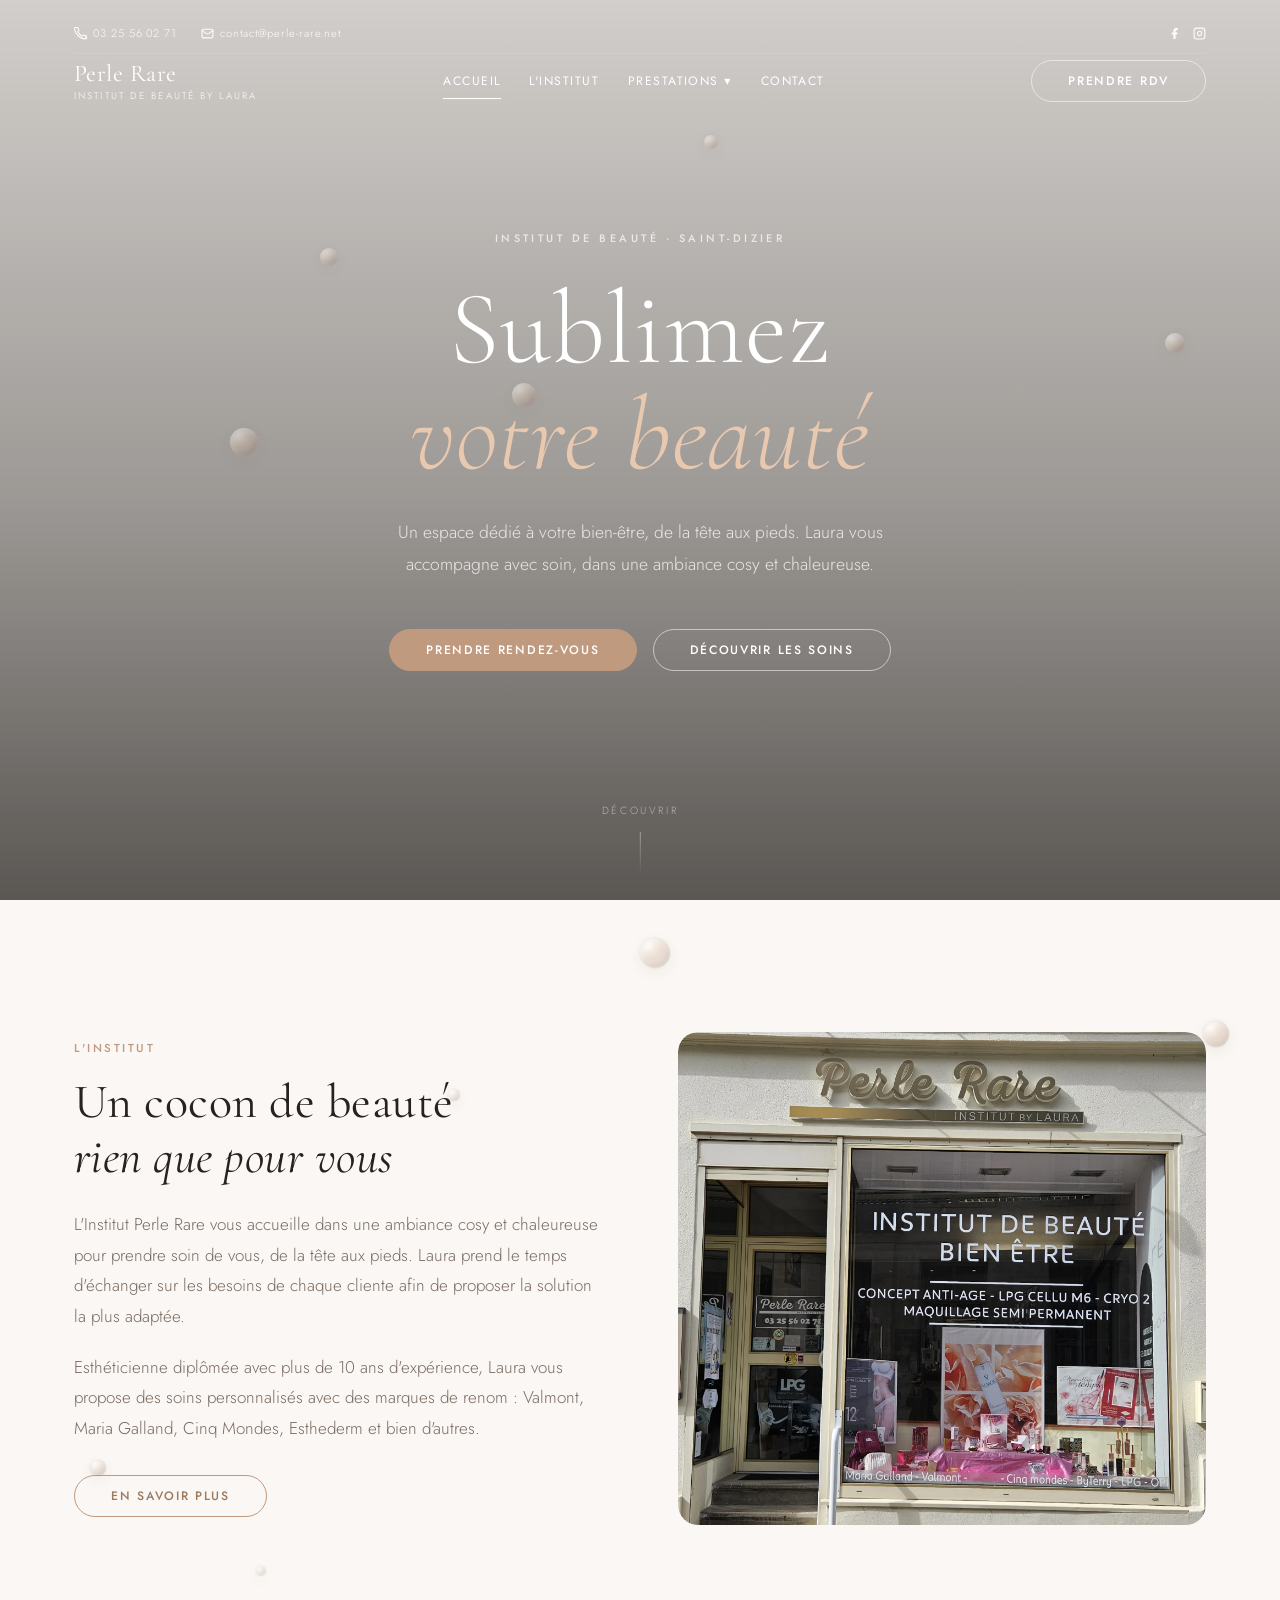
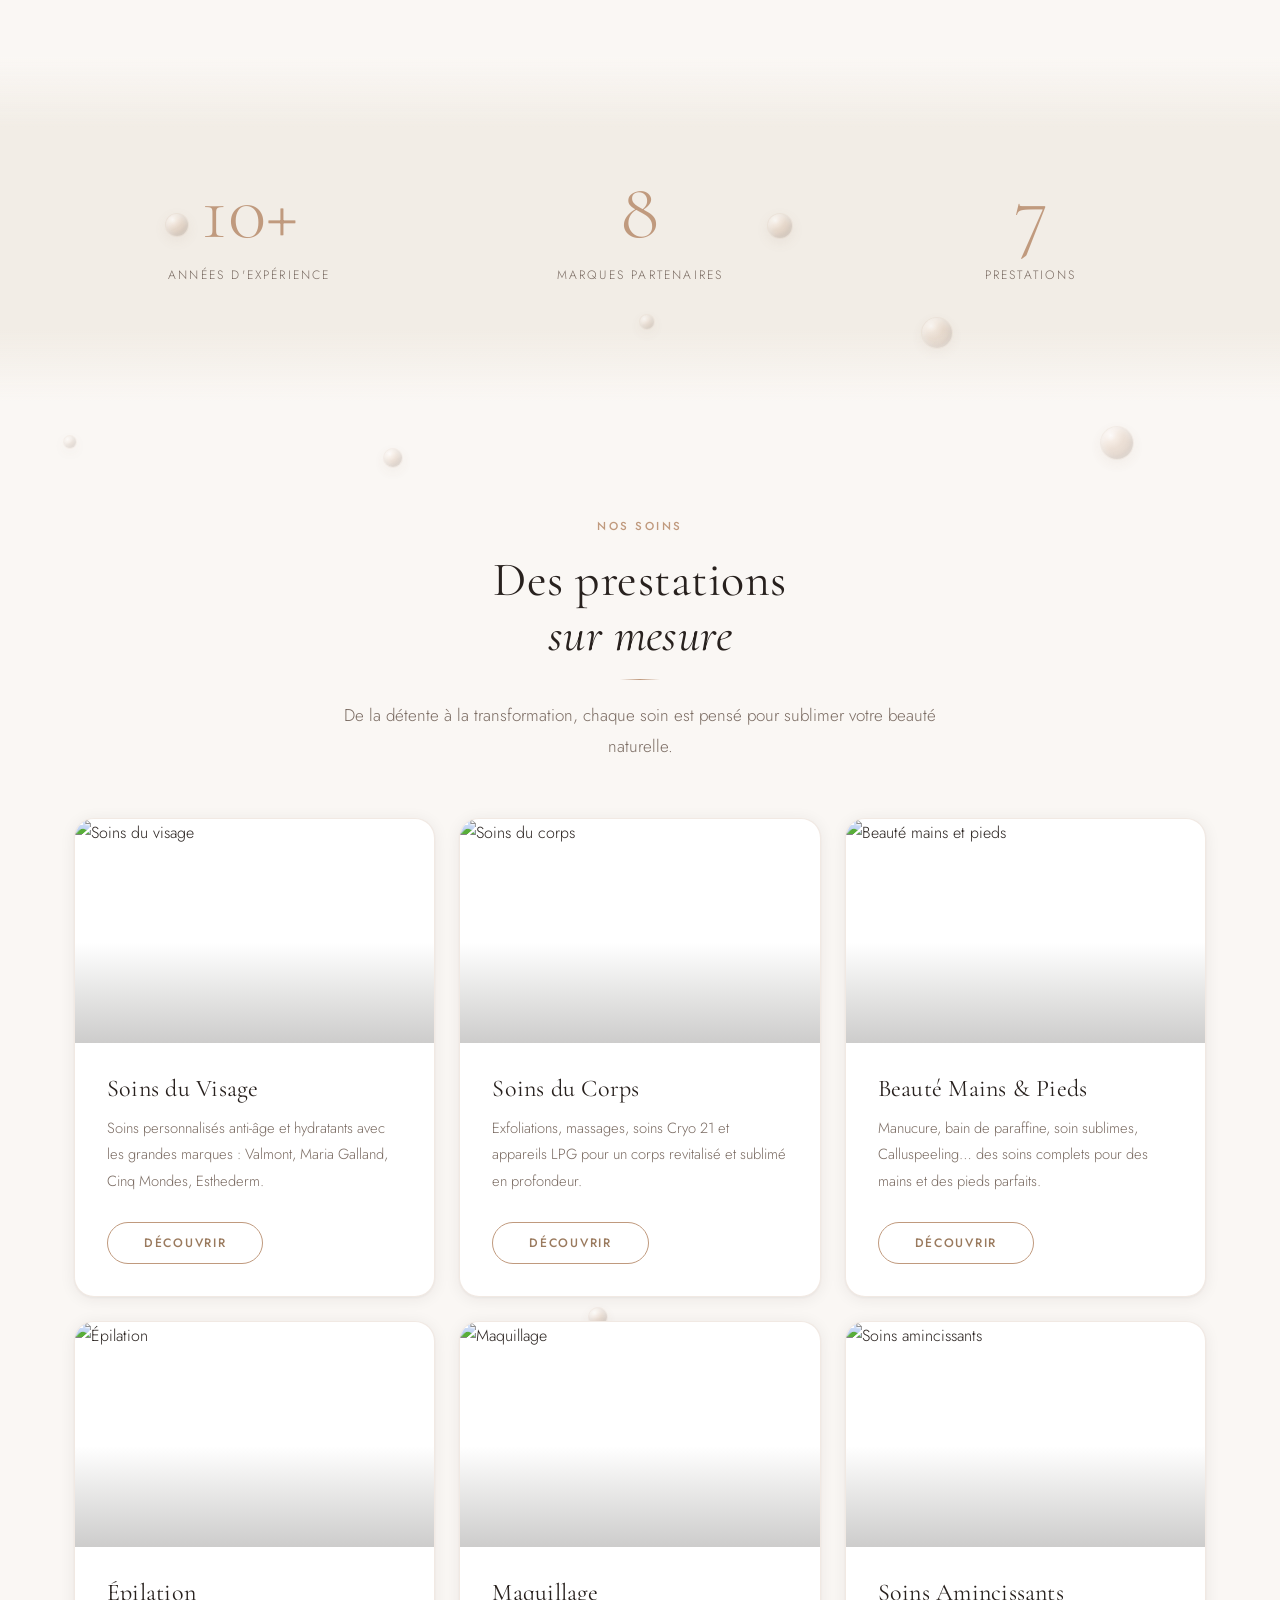
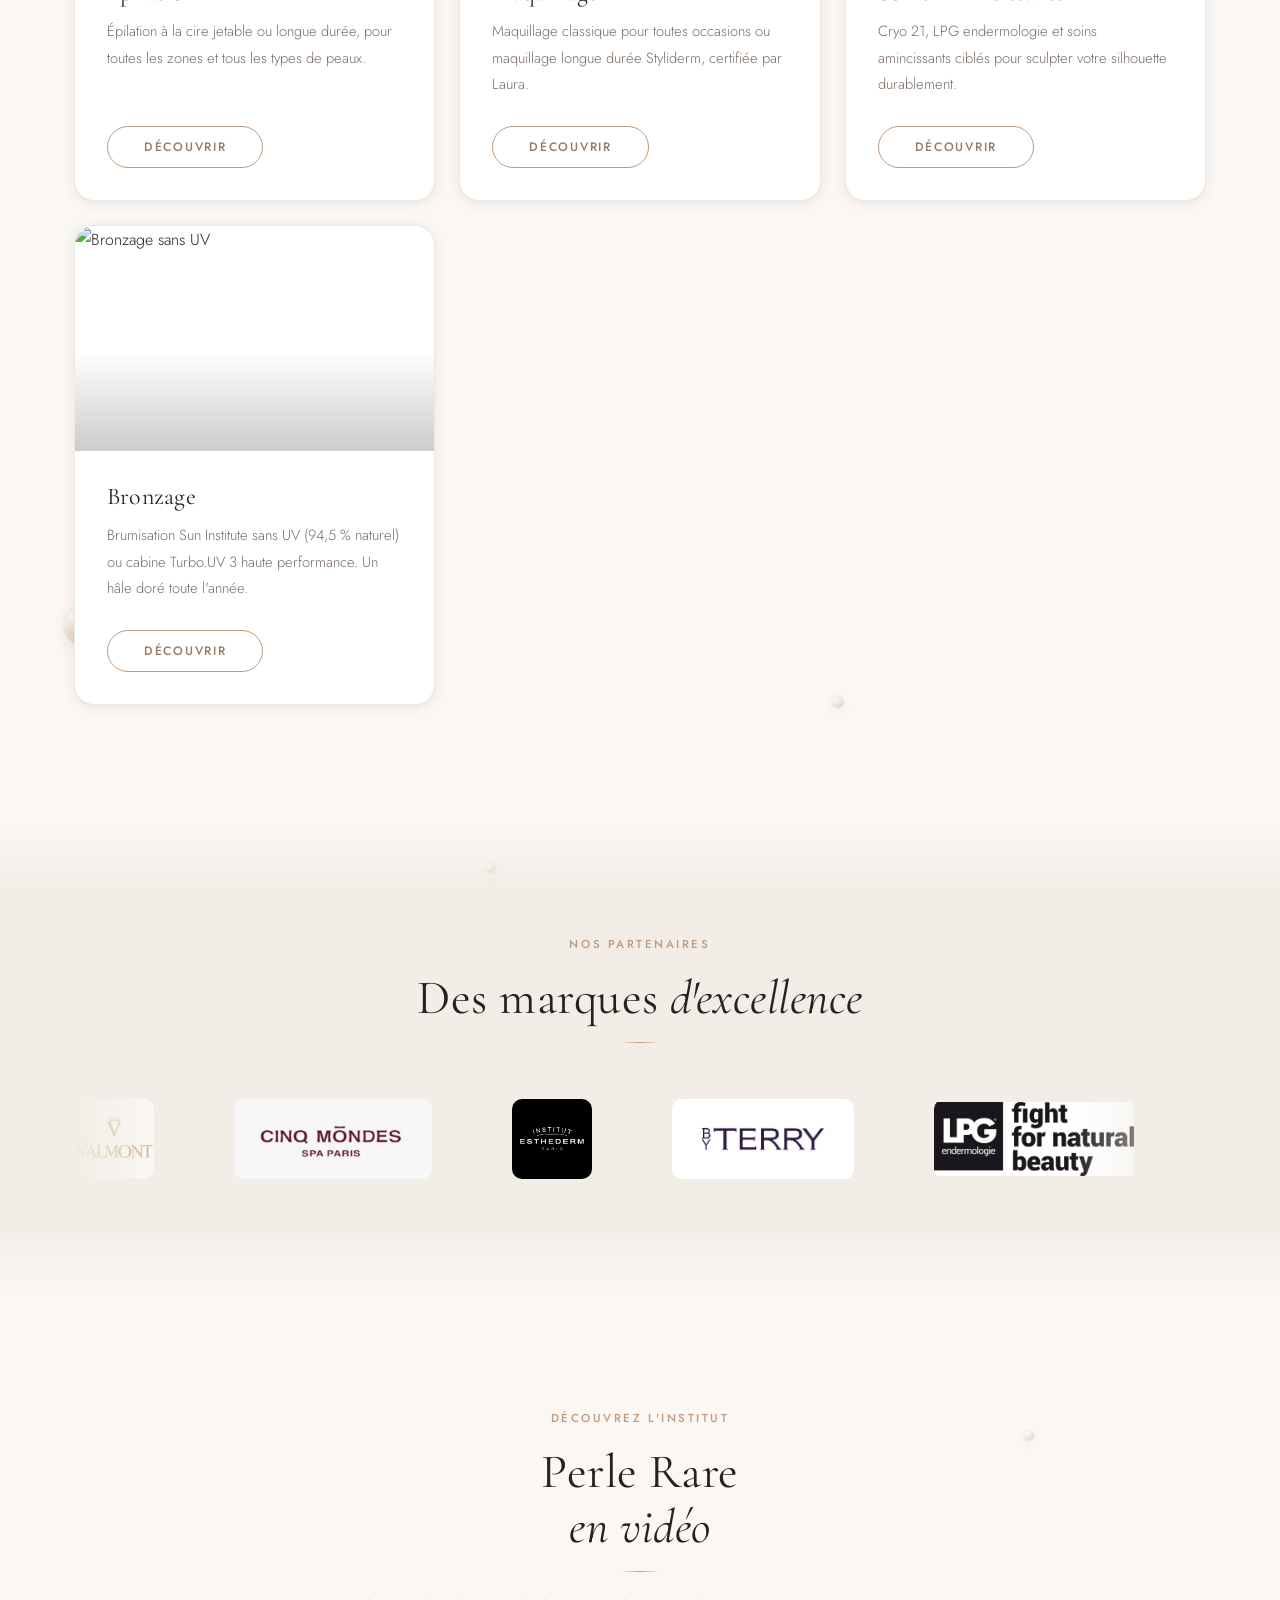
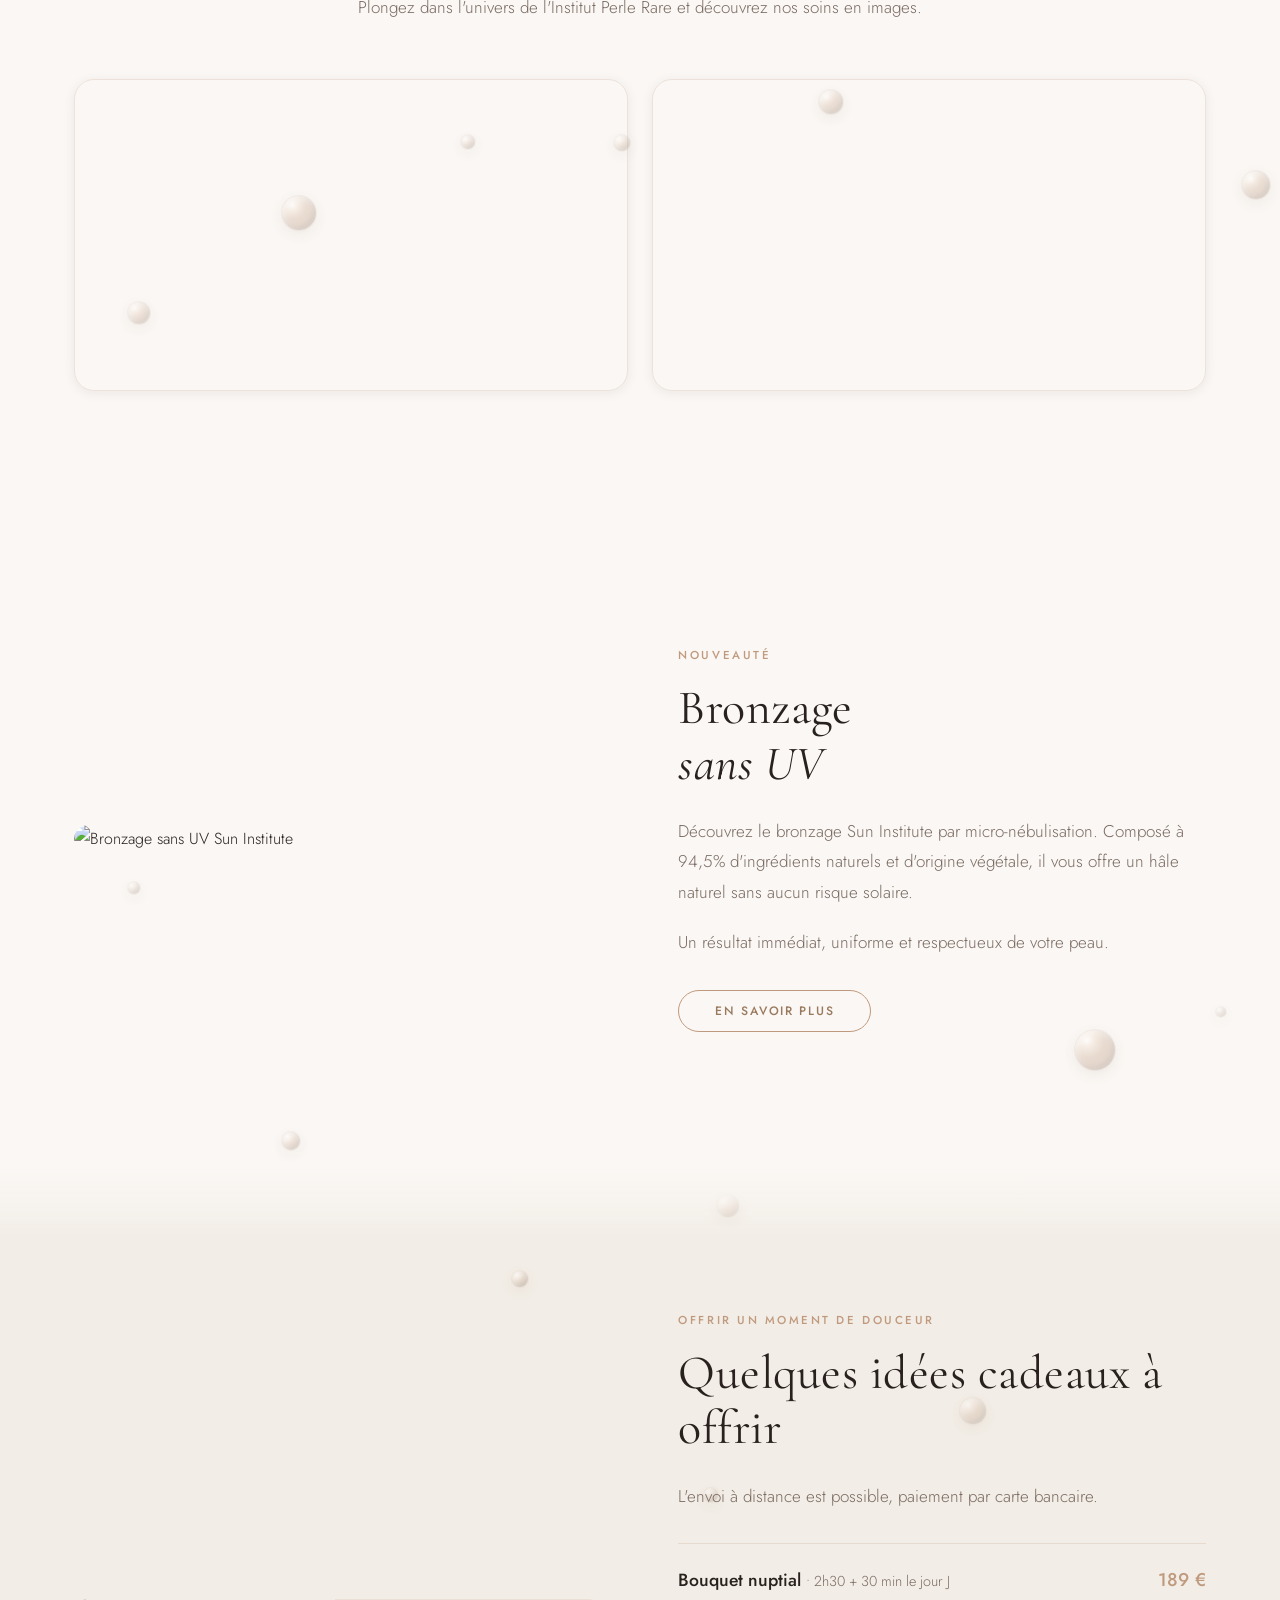
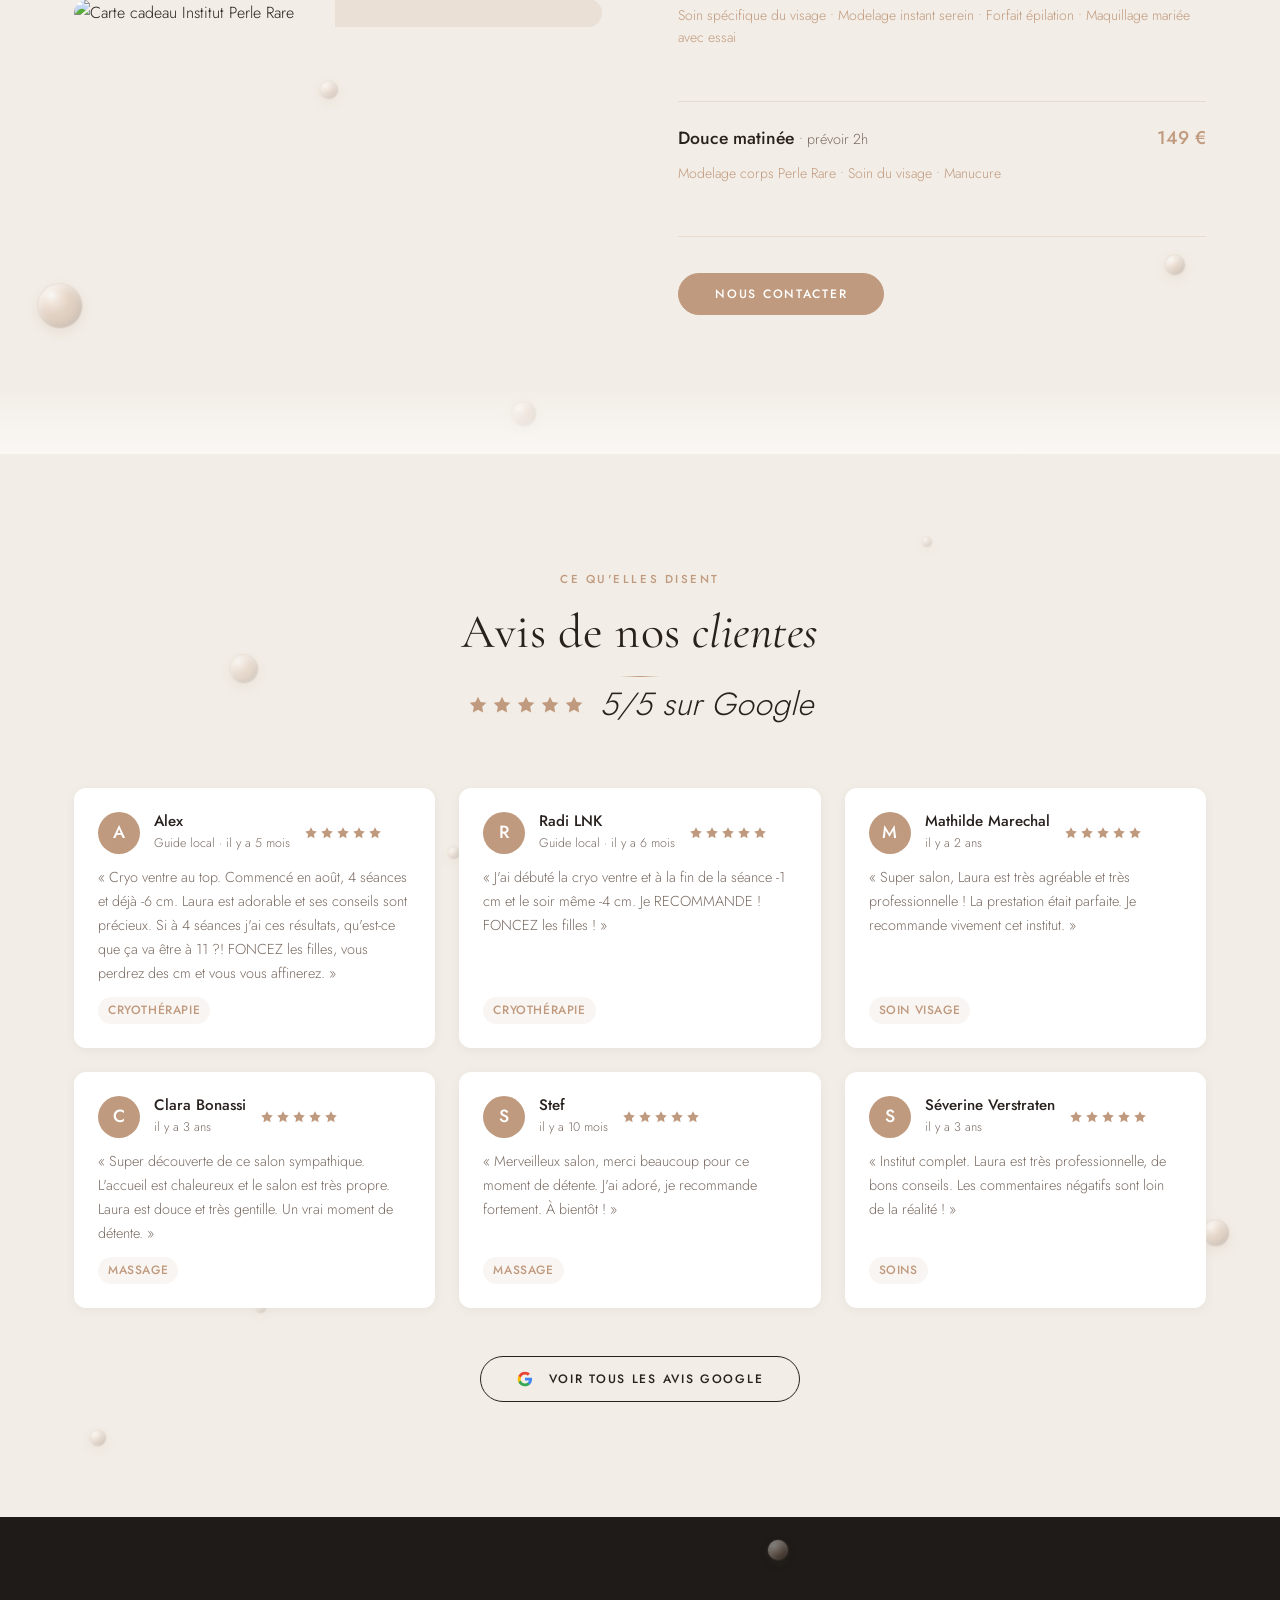
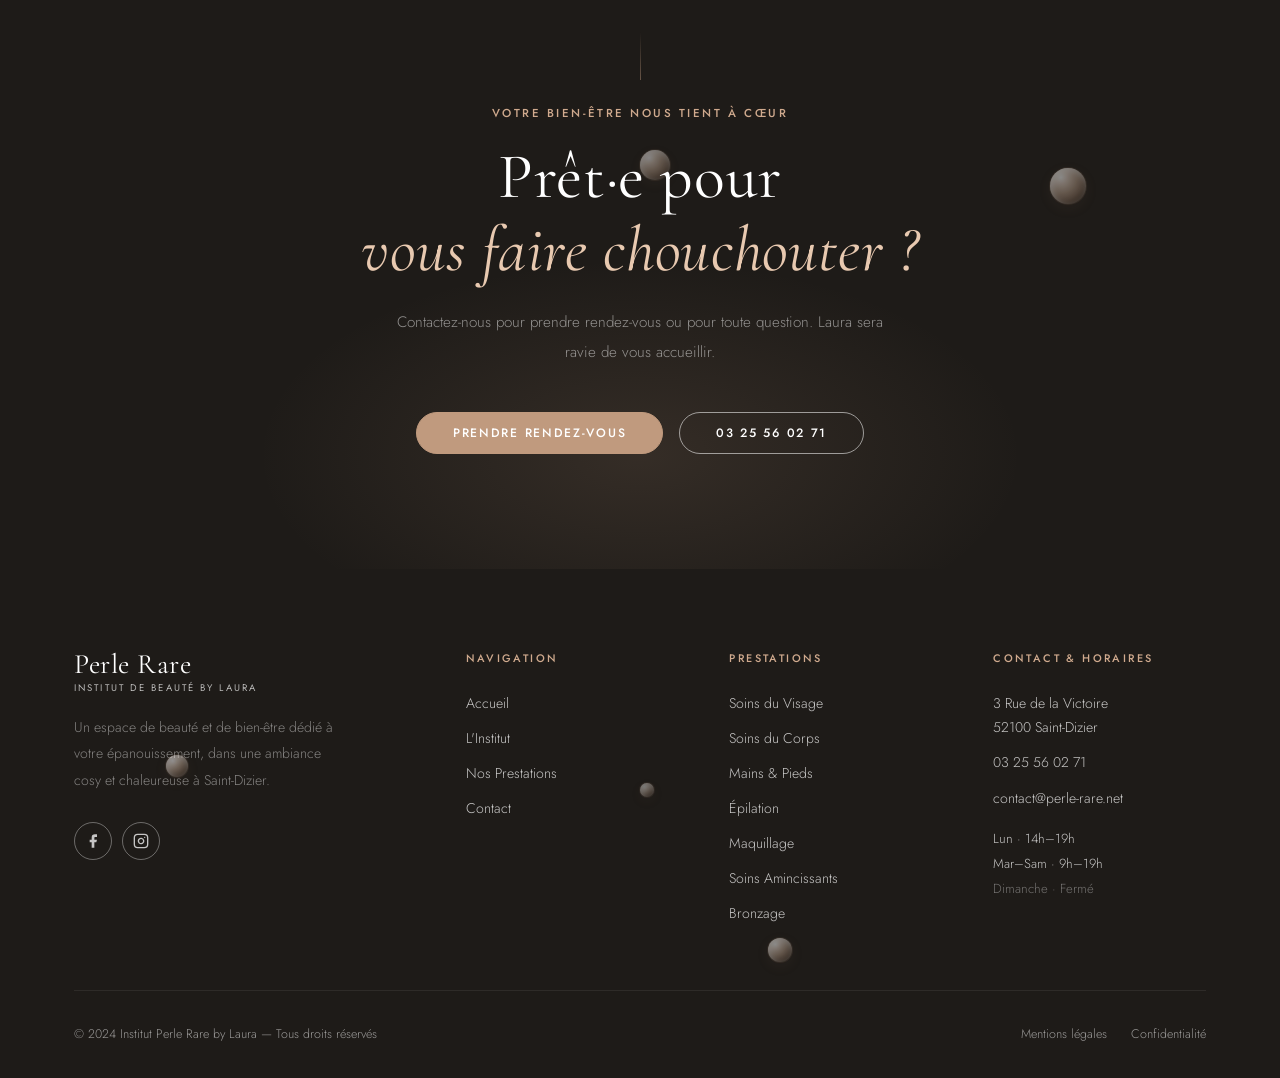
==== index.html @ 17d26836 "fix: chemin image ambiance (suppression slash absolu) Co-Authored-By: Claude Sonnet 4.6 <noreply@ant" ====
<!DOCTYPE html>
<html lang="fr">

<head>
  <meta charset="UTF-8">
  <meta name="viewport" content="width=device-width, initial-scale=1.0">
  <title>Institut Perle Rare By Laura — Soins esthétiques à Saint-Dizier</title>
  <meta name="description"
    content="Institut de beauté à Saint-Dizier. Soins du visage, soins corps, épilation, maquillage, beauté mains et pieds. Prenez soin de vous avec Laura.">
  <link rel="canonical" href="https://www.perle-rare.net/">
  <meta name="robots" content="index, follow">
  <meta property="og:locale" content="fr_FR">
  <meta property="og:site_name" content="Institut Perle Rare By Laura">
  <meta property="og:image" content="https://www.perle-rare.net/images/og-image.jpg">
  <meta name="twitter:card" content="summary_large_image">
  <meta name="twitter:title" content="Institut Perle Rare By Laura — Soins esthétiques à Saint-Dizier">
  <meta name="twitter:description"
    content="Institut de beauté à Saint-Dizier — soins esthétiques haut de gamme dans une ambiance cosy et chaleureuse.">
  <link rel="stylesheet" href="css/style.css">
  <!-- Open Graph -->
  <meta property="og:title" content="Institut Perle Rare By Laura">
  <meta property="og:description"
    content="Institut de beauté à Saint-Dizier — soins esthétiques haut de gamme dans une ambiance cosy et chaleureuse.">
  <meta property="og:type" content="website">
  <meta property="og:url" content="https://www.perle-rare.net/">
  <!-- Schema.org LocalBusiness -->
  <script type="application/ld+json">
  {
    "@context": "https://schema.org",
    "@type": "BeautySalon",
    "name": "Institut Perle Rare By Laura",
    "description": "Institut de beauté à Saint-Dizier proposant soins du visage, soins corps, épilation, maquillage, beauté mains et pieds.",
    "url": "https://www.perle-rare.net",
    "telephone": "+33325560271",
    "email": "contact@perle-rare.net",
    "image": "https://www.perle-rare.net/images/og-image.jpg",
    "priceRange": "€€",
    "address": {
      "@type": "PostalAddress",
      "streetAddress": "3 Rue de la Victoire",
      "addressLocality": "Saint-Dizier",
      "postalCode": "52100",
      "addressCountry": "FR"
    },
    "geo": {
      "@type": "GeoCoordinates",
      "latitude": 48.6383,
      "longitude": 4.9488
    },
    "openingHoursSpecification": [
      {
        "@type": "OpeningHoursSpecification",
        "dayOfWeek": "Monday",
        "opens": "14:00",
        "closes": "19:00"
      },
      {
        "@type": "OpeningHoursSpecification",
        "dayOfWeek": ["Tuesday","Wednesday","Thursday","Friday","Saturday"],
        "opens": "09:00",
        "closes": "19:00"
      }
    ],
    "sameAs": [
      "https://www.facebook.com/p/Institut-Perle-Rare-by-Laura-100063500410691/",
      "https://www.instagram.com/institut_perlerare/"
    ]
  }
  </script>
</head>

<body>

  <!-- ===== HEADER ===== -->
  <header class="header" id="header">
    <div class="container">
      <div class="header__topbar">
        <div class="header__topbar-contacts">
          <a href="tel:0325560271" class="header__topbar-link">
            <svg width="13" height="13" viewBox="0 0 24 24" fill="none" stroke="currentColor" stroke-width="2"
              stroke-linecap="round" stroke-linejoin="round">
              <path
                d="M22 16.92v3a2 2 0 0 1-2.18 2 19.79 19.79 0 0 1-8.63-3.07A19.5 19.5 0 0 1 4.07 11.5a19.79 19.79 0 0 1-3.07-8.67A2 2 0 0 1 3 .84h3a2 2 0 0 1 2 1.72c.127.96.361 1.903.7 2.81a2 2 0 0 1-.45 2.11L7.09 8.91a16 16 0 0 0 8 8l1.27-1.27a2 2 0 0 1 2.11-.45c.907.339 1.85.573 2.81.7A2 2 0 0 1 23 18v3" />
            </svg>
            03 25 56 02 71
          </a>
          <a href="mailto:contact@perle-rare.net" class="header__topbar-link">
            <svg width="13" height="13" viewBox="0 0 24 24" fill="none" stroke="currentColor" stroke-width="2"
              stroke-linecap="round" stroke-linejoin="round">
              <rect width="20" height="16" x="2" y="4" rx="2" />
              <path d="m22 7-8.97 5.7a1.94 1.94 0 0 1-2.06 0L2 7" />
            </svg>
            contact@perle-rare.net
          </a>
        </div>
        <div class="header__topbar-social">
          <a href="https://www.facebook.com/p/Institut-Perle-Rare-by-Laura-100063500410691/?locale=fr_FR"
            target="_blank" rel="noopener" aria-label="Facebook" class="header__topbar-social-link">
            <svg width="13" height="13" viewBox="0 0 24 24" fill="currentColor">
              <path d="M18 2h-3a5 5 0 0 0-5 5v3H7v4h3v8h4v-8h3l1-4h-4V7a1 1 0 0 1 1-1h3z" />
            </svg>
          </a>
          <a href="https://www.instagram.com/institut_perlerare/" target="_blank" rel="noopener" aria-label="Instagram"
            class="header__topbar-social-link">
            <svg width="13" height="13" viewBox="0 0 24 24" fill="none" stroke="currentColor" stroke-width="2"
              stroke-linecap="round" stroke-linejoin="round">
              <rect x="2" y="2" width="20" height="20" rx="5" ry="5" />
              <path d="M16 11.37A4 4 0 1 1 12.63 8 4 4 0 0 1 16 11.37z" />
              <line x1="17.5" y1="6.5" x2="17.51" y2="6.5" />
            </svg>
          </a>
        </div>
      </div>
      <div class="header__inner">

        <a href="index.html" class="header__logo">
          <div class="logo-text">
            Perle Rare
            <span>Institut de Beauté by Laura</span>
          </div>
        </a>

        <nav class="nav" aria-label="Navigation principale">
          <div class="nav__item">
            <a href="index.html" class="nav__link active">Accueil</a>
          </div>
          <div class="nav__item">
            <a href="institut.html" class="nav__link">L'Institut</a>
          </div>
          <div class="nav__item">
            <a href="prestations.html" class="nav__link">Prestations ▾</a>
            <div class="nav__dropdown">
              <a href="soins-visage.html" class="nav__dropdown-link">Soins du Visage</a><a href="soins-corps.html"
                class="nav__dropdown-link">Soins du Corps</a>
              <a href="beaute-mains-pieds.html" class="nav__dropdown-link">Beauté Mains &amp; Pieds</a>
              <a href="epilation.html" class="nav__dropdown-link">Épilation</a>
              <a href="maquillage.html" class="nav__dropdown-link">Maquillage</a>
              <a href="soins-amincissants.html" class="nav__dropdown-link">Soins Amincissants</a>
            </div>
          </div>
          <div class="nav__item">
            <a href="contact.html" class="nav__link">Contact</a>
          </div>
        </nav>

        <a href="contact.html#rdv" class="btn btn--outline nav__cta">Prendre RDV</a>

        <button class="hamburger" id="hamburger" aria-label="Ouvrir le menu">
          <span class="hamburger__line"></span>
          <span class="hamburger__line"></span>
          <span class="hamburger__line"></span>
        </button>

      </div>
    </div>
  </header>

  <!-- Menu Mobile -->
  <div class="mobile-menu" id="mobileMenu" role="dialog" aria-modal="true">
    <nav>
      <a href="index.html" class="mobile-menu__link">Accueil</a>
      <a href="institut.html" class="mobile-menu__link">L'Institut</a>
      <a href="prestations.html" class="mobile-menu__link mobile-sub-toggle">Prestations</a>
      <div class="mobile-menu__sub" style="display:none">
        <a href="soins-visage.html" class="mobile-menu__sub-link">Soins du Visage</a><a href="soins-corps.html"
          class="mobile-menu__sub-link">Soins du Corps</a>
        <a href="beaute-mains-pieds.html" class="mobile-menu__sub-link">Beauté Mains &amp; Pieds</a>
        <a href="epilation.html" class="mobile-menu__sub-link">Épilation</a>
        <a href="maquillage.html" class="mobile-menu__sub-link">Maquillage</a>
        <a href="soins-amincissants.html" class="mobile-menu__sub-link">Soins Amincissants</a>
      </div>
      <a href="contact.html" class="mobile-menu__link">Contact</a>
    </nav>
    <div class="mobile-menu__footer">
      <a href="contact.html#rdv" class="btn btn--primary">Prendre Rendez-vous</a>
      <div class="mobile-menu__contacts">
        <a href="tel:0325560271" class="mobile-menu__contact-link">
          <svg width="15" height="15" viewBox="0 0 24 24" fill="none" stroke="currentColor" stroke-width="2"
            stroke-linecap="round" stroke-linejoin="round">
            <path
              d="M22 16.92v3a2 2 0 0 1-2.18 2 19.79 19.79 0 0 1-8.63-3.07A19.5 19.5 0 0 1 4.07 11.5a19.79 19.79 0 0 1-3.07-8.67A2 2 0 0 1 3 .84h3a2 2 0 0 1 2 1.72c.127.96.361 1.903.7 2.81a2 2 0 0 1-.45 2.11L7.09 8.91a16 16 0 0 0 8 8l1.27-1.27a2 2 0 0 1 2.11-.45c.907.339 1.85.573 2.81.7A2 2 0 0 1 23 18v3" />
          </svg>
          03 25 56 02 71
        </a>
        <a href="mailto:contact@perle-rare.net" class="mobile-menu__contact-link">
          <svg width="15" height="15" viewBox="0 0 24 24" fill="none" stroke="currentColor" stroke-width="2"
            stroke-linecap="round" stroke-linejoin="round">
            <rect width="20" height="16" x="2" y="4" rx="2" />
            <path d="m22 7-8.97 5.7a1.94 1.94 0 0 1-2.06 0L2 7" />
          </svg>
          contact@perle-rare.net
        </a>
      </div>
      <div class="mobile-menu__social">
        <a href="https://www.facebook.com/p/Institut-Perle-Rare-by-Laura-100063500410691/?locale=fr_FR" target="_blank"
          rel="noopener" aria-label="Facebook" class="social-link">
          <svg width="16" height="16" viewBox="0 0 24 24" fill="currentColor">
            <path d="M18 2h-3a5 5 0 0 0-5 5v3H7v4h3v8h4v-8h3l1-4h-4V7a1 1 0 0 1 1-1h3z" />
          </svg>
        </a>
        <a href="https://www.instagram.com/institut_perlerare/" target="_blank" rel="noopener" aria-label="Instagram"
          class="social-link">
          <svg width="16" height="16" viewBox="0 0 24 24" fill="none" stroke="currentColor" stroke-width="2"
            stroke-linecap="round" stroke-linejoin="round">
            <rect x="2" y="2" width="20" height="20" rx="5" ry="5" />
            <path d="M16 11.37A4 4 0 1 1 12.63 8 4 4 0 0 1 16 11.37z" />
            <line x1="17.5" y1="6.5" x2="17.51" y2="6.5" />
          </svg>
        </a>
      </div>
    </div>
  </div>

  <!-- ===== HERO ===== -->
  <section class="hero">
    <div class="hero__bg"
      style="background-image: url('https://images.unsplash.com/photo-1540555700478-4be289fbecef?w=1920&q=80&auto=format&fit=crop');">
    </div>
    <!-- REMPLACEMENT : utilisez votre propre photo hero en remplaçant l'URL ci-dessus -->
    <div class="hero__overlay"></div>
    <div class="hero__content">
      <span class="hero__eyebrow">Institut de Beauté · Saint-Dizier</span>
      <h1 class="hero__title">
        Sublimez<br>
        <em>votre beauté</em>
      </h1>
      <p class="hero__subtitle">
        Un espace dédié à votre bien-être, de la tête aux pieds. Laura vous accompagne avec soin, dans une ambiance cosy
        et chaleureuse.
      </p>
      <div class="hero__cta">
        <a href="contact.html#rdv" class="btn btn--primary">Prendre Rendez-vous</a>
        <a href="prestations.html" class="btn btn--outline">Découvrir les Soins</a>
      </div>
    </div>
    <div class="hero__scroll">Découvrir</div>
  </section>

  <!-- ===== INTRO ===== -->
  <section>
    <div class="container">
      <div class="split" data-reveal>
        <div class="split__content">
          <span class="eyebrow">L'Institut</span>
          <h2>Un cocon de beauté<br><em>rien que pour vous</em></h2>
          <p>L'Institut Perle Rare vous accueille dans une ambiance cosy et chaleureuse pour prendre soin de vous, de la
            tête aux pieds. Laura prend le temps d'échanger sur les besoins de chaque cliente afin de proposer la
            solution la plus adaptée.</p>
          <p>Esthéticienne diplômée avec plus de 10 ans d'expérience, Laura vous propose des soins personnalisés avec
            des marques de renom : Valmont, Maria Galland, Cinq Mondes, Esthederm et bien d'autres.</p>
          <a href="institut.html" class="btn btn--outline-dark">En savoir plus</a>
        </div>
        <div class="split__visual">
          <img src="images/optimisees/20260312_124924.webp" alt="Institut Perle Rare By Laura — ambiance intérieure"
            class="split__img" loading="lazy">
          <div class="split__accent"></div>
        </div>
      </div>
    </div>
  </section>

  <!-- ===== STATS ===== -->
  <section class="section--alt">
    <div class="container">
      <div class="stats-grid">
        <div data-reveal data-reveal-delay="1">
          <span class="stat__number">10+</span>
          <span class="stat__label">Années d'expérience</span>
        </div>
        <div data-reveal data-reveal-delay="2">
          <span class="stat__number">8</span>
          <span class="stat__label">Marques partenaires</span>
        </div>
        <!-- <div data-reveal data-reveal-delay="3">
          <span class="stat__number">5★</span>
          <span class="stat__label">Avis clients</span>
        </div> -->
        <div data-reveal data-reveal-delay="4">
          <span class="stat__number">7</span>
          <span class="stat__label">Prestations</span>
        </div>
      </div>
    </div>
  </section>

  <!-- ===== PRESTATIONS ===== -->
  <section>
    <div class="container">
      <div class="section-header" data-reveal>
        <span class="eyebrow">Nos Soins</span>
        <h2>Des prestations<br><em>sur mesure</em></h2>
        <p>De la détente à la transformation, chaque soin est pensé pour sublimer votre beauté naturelle.</p>
      </div>

      <div class="prestations-grid">

        <article class="card" data-reveal data-reveal-delay="1">
          <div class="card__img">
            <img src="https://images.unsplash.com/photo-1616394584738-fc6e612e71b9?w=600&q=80&auto=format&fit=crop"
              alt="Soins du visage" loading="lazy">
          </div>
          <div class="card__body">
            <h3>Soins du Visage</h3>
            <p>Soins personnalisés anti-âge et hydratants avec les grandes marques : Valmont, Maria Galland, Cinq
              Mondes, Esthederm.</p>
            <a href="prestations.html#visage" class="btn btn--outline-dark">Découvrir</a>
          </div>
        </article>

        <article class="card" data-reveal data-reveal-delay="2">
          <div class="card__img">
            <img src="https://images.unsplash.com/photo-1544161515-4ab6ce6db874?w=600&q=80&auto=format&fit=crop"
              alt="Soins du corps" loading="lazy">
          </div>
          <div class="card__body">
            <h3>Soins du Corps</h3>
            <p>Exfoliations, massages, soins Cryo 21 et appareils LPG pour un corps revitalisé et sublimé en profondeur.
            </p>
            <a href="soins-corps.html" class="btn btn--outline-dark">Découvrir</a>
          </div>
        </article>

        <article class="card" data-reveal data-reveal-delay="3">
          <div class="card__img">
            <img src="https://images.unsplash.com/photo-1604654894610-df63bc536371?w=600&q=80&auto=format&fit=crop"
              alt="Beauté mains et pieds" loading="lazy">
          </div>
          <div class="card__body">
            <h3>Beauté Mains &amp; Pieds</h3>
            <p>Manucure, bain de paraffine, soin sublimes, Calluspeeling… des soins complets pour des mains et des pieds
              parfaits.</p>
            <a href="beaute-mains-pieds.html" class="btn btn--outline-dark">Découvrir</a>
          </div>
        </article>

        <article class="card" data-reveal data-reveal-delay="4">
          <div class="card__img">
            <img src="https://images.unsplash.com/photo-1570172619644-dfd03ed5d881?w=600&q=80&auto=format&fit=crop"
              alt="Épilation" loading="lazy">
          </div>
          <div class="card__body">
            <h3>Épilation</h3>
            <p>Épilation à la cire jetable ou longue durée, pour toutes les zones et tous les types de peaux.</p>
            <a href="epilation.html" class="btn btn--outline-dark">Découvrir</a>
          </div>
        </article>

        <article class="card" data-reveal data-reveal-delay="5">
          <div class="card__img">
            <img src="https://images.unsplash.com/photo-1487412912498-0447578fcca8?w=600&q=80&auto=format&fit=crop"
              alt="Maquillage" loading="lazy">
          </div>
          <div class="card__body">
            <h3>Maquillage</h3>
            <p>Maquillage classique pour toutes occasions ou maquillage longue durée Styliderm, certifiée par Laura.</p>
            <a href="maquillage.html" class="btn btn--outline-dark">Découvrir</a>
          </div>
        </article>

        <article class="card" data-reveal data-reveal-delay="6">
          <div class="card__img">
            <img src="https://images.unsplash.com/photo-1552693673-1bf958298935?w=600&q=80&auto=format&fit=crop"
              alt="Soins amincissants" loading="lazy">
          </div>
          <div class="card__body">
            <h3>Soins Amincissants</h3>
            <p>Cryo 21, LPG endermologie et soins amincissants ciblés pour sculpter votre silhouette durablement.</p>
            <a href="soins-amincissants.html" class="btn btn--outline-dark">Découvrir</a>
          </div>
        </article>

        <article class="card" data-reveal data-reveal-delay="7">
          <div class="card__img">
            <img src="https://images.unsplash.com/photo-1531746020798-e6953c6e8e04?w=600&q=80&auto=format&fit=crop"
              alt="Bronzage sans UV" loading="lazy">
          </div>
          <div class="card__body">
            <h3>Bronzage</h3>
            <p>Brumisation Sun Institute sans UV (94,5 % naturel) ou cabine Turbo.UV 3 haute performance. Un hâle doré
              toute l'année.</p>
            <a href="bronzage.html" class="btn btn--outline-dark">Découvrir</a>
          </div>
        </article>

      </div>
    </div>
  </section>

  <!-- ===== MARQUES ===== -->
  <section class="section--alt">
    <div class="container">
      <div class="section-header" data-reveal>
        <span class="eyebrow">Nos Partenaires</span>
        <h2>Des marques <em>d'excellence</em></h2>
      </div>
      <div class="brands-carousel" data-reveal>
        <div class="brands-track">
          <div class="brand-logo"><img src="images/optimisees/valmont.webp" alt="Valmont" loading="lazy"></div>
          <div class="brand-logo"><img src="images/optimisees/5mondes.webp" alt="Cinq Mondes" loading="lazy"></div>
          <div class="brand-logo"><img src="images/optimisees/esthederm.webp" alt="Esthederm" loading="lazy"></div>
          <div class="brand-logo"><img src="images/optimisees/terry.webp" alt="By Terry" loading="lazy"></div>
          <div class="brand-logo"><img src="images/optimisees/lpg.webp" alt="LPG" loading="lazy"></div>
          <div class="brand-logo"><img src="images/optimisees/ericson.webp" alt="Ericson" loading="lazy"></div>
          <!-- Doublon pour boucle infinie -->
          <div class="brand-logo"><img src="images/optimisees/valmont.webp" alt="Valmont" loading="lazy"></div>
          <div class="brand-logo"><img src="images/optimisees/5mondes.webp" alt="Cinq Mondes" loading="lazy"></div>
          <div class="brand-logo"><img src="images/optimisees/esthederm.webp" alt="Esthederm" loading="lazy"></div>
          <div class="brand-logo"><img src="images/optimisees/terry.webp" alt="By Terry" loading="lazy"></div>
          <div class="brand-logo"><img src="images/optimisees/lpg.webp" alt="LPG" loading="lazy"></div>
          <div class="brand-logo"><img src="images/optimisees/ericson.webp" alt="Ericson" loading="lazy"></div>
        </div>
      </div>
    </div>
  </section>

  <!-- ===== VIDÉOS ===== -->
  <section>
    <div class="container">
      <div class="section-header" data-reveal>
        <span class="eyebrow">Découvrez l'Institut</span>
        <h2>Perle Rare<br><em>en vidéo</em></h2>
        <p>Plongez dans l'univers de l'Institut Perle Rare et découvrez nos soins en images.</p>
      </div>
      <div class="videos-grid">
        <div class="video-card" data-reveal data-reveal-delay="1">
          <div class="video-wrapper">
            <iframe src="https://www.youtube.com/embed/ZAUsvZUJaFw" title="Institut Perle Rare By Laura — Vidéo 1"
              allow="accelerometer; autoplay; clipboard-write; encrypted-media; gyroscope; picture-in-picture"
              allowfullscreen loading="lazy"></iframe>
          </div>
        </div>
        <div class="video-card" data-reveal data-reveal-delay="2">
          <div class="video-wrapper">
            <iframe src="https://www.youtube.com/embed/5IgYwVZkj1w" title="Institut Perle Rare By Laura — Vidéo 2"
              allow="accelerometer; autoplay; clipboard-write; encrypted-media; gyroscope; picture-in-picture"
              allowfullscreen loading="lazy"></iframe>
          </div>
        </div>
      </div>
    </div>
  </section>

  <!-- ===== SPLIT BRONZAGE ===== -->
  <section>
    <div class="container">
      <div class="split split--reverse" data-reveal>
        <div class="split__content">
          <span class="eyebrow">Nouveauté</span>
          <h2>Bronzage<br><em>sans UV</em></h2>
          <p>Découvrez le bronzage Sun Institute par micro-nébulisation. Composé à 94,5% d'ingrédients naturels et
            d'origine végétale, il vous offre un hâle naturel sans aucun risque solaire.</p>
          <p>Un résultat immédiat, uniforme et respectueux de votre peau.</p>
          <a href="prestations.html#bronzage" class="btn btn--outline-dark">En savoir plus</a>
        </div>
        <div class="split__visual">
          <img src="https://images.unsplash.com/photo-1507525428034-b723cf961d3e?w=800&q=80&auto=format&fit=crop"
            alt="Bronzage sans UV Sun Institute" class="split__img" loading="lazy">
        </div>
      </div>
    </div>
  </section>

  <!-- ===== CARTE CADEAU ===== -->
  <section class="gift-section section--alt">
    <div class="container">
      <div class="split split--reverse" data-reveal>
        <div class="split__content">
          <span class="eyebrow">Offrir un moment de douceur</span>
          <h2>Quelques idées cadeaux à offrir</h2>
          <p>L'envoi à distance est possible, paiement par carte bancaire.</p>

          <div class="gift-offers">
            <div class="gift-offer">
              <div class="gift-offer__header">
                <span class="gift-offer__name">Bouquet nuptial <em>• 2h30 + 30 min le jour J</em></span>
                <span class="gift-offer__price">189&nbsp;€</span>
              </div>
              <p class="gift-offer__detail">Soin spécifique du visage • Modelage instant serein • Forfait épilation •
                Maquillage mariée avec essai</p>
            </div>
            <div class="gift-offer">
              <div class="gift-offer__header">
                <span class="gift-offer__name">Douce matinée <em>• prévoir 2h</em></span>
                <span class="gift-offer__price">149&nbsp;€</span>
              </div>
              <p class="gift-offer__detail">Modelage corps Perle Rare • Soin du visage • Manucure</p>
            </div>
          </div>

          <a href="contact.html" class="btn btn--primary">Nous contacter</a>
        </div>
        <div class="split__visual">
          <img src="https://images.unsplash.com/photo-1549465220-1a8b9238cd48?w=800&q=80"
            alt="Carte cadeau Institut Perle Rare" class="split__img" loading="lazy">
          <div class="split__accent"></div>
        </div>
      </div>
    </div>
  </section>

  <!-- ===== TÉMOIGNAGES ===== -->
  <section class="section--alt">
    <div class="container">
      <div class="section-header" data-reveal>
        <span class="eyebrow">Ce qu'elles disent</span>
        <h2>Avis de nos <em>clientes</em></h2>
        <div class="reviews-rating" data-reveal>
          <div class="reviews-stars">
            <svg viewBox="0 0 24 24" fill="#C09A7E" width="20" height="20">
              <polygon
                points="12,2 15.09,8.26 22,9.27 17,14.14 18.18,21.02 12,17.77 5.82,21.02 7,14.14 2,9.27 8.91,8.26" />
            </svg>
            <svg viewBox="0 0 24 24" fill="#C09A7E" width="20" height="20">
              <polygon
                points="12,2 15.09,8.26 22,9.27 17,14.14 18.18,21.02 12,17.77 5.82,21.02 7,14.14 2,9.27 8.91,8.26" />
            </svg>
            <svg viewBox="0 0 24 24" fill="#C09A7E" width="20" height="20">
              <polygon
                points="12,2 15.09,8.26 22,9.27 17,14.14 18.18,21.02 12,17.77 5.82,21.02 7,14.14 2,9.27 8.91,8.26" />
            </svg>
            <svg viewBox="0 0 24 24" fill="#C09A7E" width="20" height="20">
              <polygon
                points="12,2 15.09,8.26 22,9.27 17,14.14 18.18,21.02 12,17.77 5.82,21.02 7,14.14 2,9.27 8.91,8.26" />
            </svg>
            <svg viewBox="0 0 24 24" fill="#C09A7E" width="20" height="20">
              <polygon
                points="12,2 15.09,8.26 22,9.27 17,14.14 18.18,21.02 12,17.77 5.82,21.02 7,14.14 2,9.27 8.91,8.26" />
            </svg>
          </div>
          <span class="reviews-score">5/5 sur Google</span>
        </div>
      </div>

      <div class="reviews-grid" data-reveal>

        <div class="review-card">
          <div class="review-card__header">
            <div class="review-card__avatar">A</div>
            <div>
              <p class="review-card__name">Alex</p>
              <p class="review-card__meta">Guide local · il y a 5 mois</p>
            </div>
            <div class="review-card__stars">
              <svg viewBox="0 0 24 24" fill="#C09A7E" width="14" height="14">
                <polygon
                  points="12,2 15.09,8.26 22,9.27 17,14.14 18.18,21.02 12,17.77 5.82,21.02 7,14.14 2,9.27 8.91,8.26" />
              </svg>
              <svg viewBox="0 0 24 24" fill="#C09A7E" width="14" height="14">
                <polygon
                  points="12,2 15.09,8.26 22,9.27 17,14.14 18.18,21.02 12,17.77 5.82,21.02 7,14.14 2,9.27 8.91,8.26" />
              </svg>
              <svg viewBox="0 0 24 24" fill="#C09A7E" width="14" height="14">
                <polygon
                  points="12,2 15.09,8.26 22,9.27 17,14.14 18.18,21.02 12,17.77 5.82,21.02 7,14.14 2,9.27 8.91,8.26" />
              </svg>
              <svg viewBox="0 0 24 24" fill="#C09A7E" width="14" height="14">
                <polygon
                  points="12,2 15.09,8.26 22,9.27 17,14.14 18.18,21.02 12,17.77 5.82,21.02 7,14.14 2,9.27 8.91,8.26" />
              </svg>
              <svg viewBox="0 0 24 24" fill="#C09A7E" width="14" height="14">
                <polygon
                  points="12,2 15.09,8.26 22,9.27 17,14.14 18.18,21.02 12,17.77 5.82,21.02 7,14.14 2,9.27 8.91,8.26" />
              </svg>
            </div>
          </div>
          <p class="review-card__text">«&nbsp;Cryo ventre au top. Commencé en août, 4 séances et déjà -6 cm. Laura est
            adorable et ses conseils sont précieux. Si à 4 séances j'ai ces résultats, qu'est-ce que ça va être à
            11&nbsp;?! FONCEZ les filles, vous perdrez des cm et vous vous affinerez.&nbsp;»</p>
          <span class="review-card__service">Cryothérapie</span>
        </div>

        <div class="review-card">
          <div class="review-card__header">
            <div class="review-card__avatar">R</div>
            <div>
              <p class="review-card__name">Radi LNK</p>
              <p class="review-card__meta">Guide local · il y a 6 mois</p>
            </div>
            <div class="review-card__stars">
              <svg viewBox="0 0 24 24" fill="#C09A7E" width="14" height="14">
                <polygon
                  points="12,2 15.09,8.26 22,9.27 17,14.14 18.18,21.02 12,17.77 5.82,21.02 7,14.14 2,9.27 8.91,8.26" />
              </svg>
              <svg viewBox="0 0 24 24" fill="#C09A7E" width="14" height="14">
                <polygon
                  points="12,2 15.09,8.26 22,9.27 17,14.14 18.18,21.02 12,17.77 5.82,21.02 7,14.14 2,9.27 8.91,8.26" />
              </svg>
              <svg viewBox="0 0 24 24" fill="#C09A7E" width="14" height="14">
                <polygon
                  points="12,2 15.09,8.26 22,9.27 17,14.14 18.18,21.02 12,17.77 5.82,21.02 7,14.14 2,9.27 8.91,8.26" />
              </svg>
              <svg viewBox="0 0 24 24" fill="#C09A7E" width="14" height="14">
                <polygon
                  points="12,2 15.09,8.26 22,9.27 17,14.14 18.18,21.02 12,17.77 5.82,21.02 7,14.14 2,9.27 8.91,8.26" />
              </svg>
              <svg viewBox="0 0 24 24" fill="#C09A7E" width="14" height="14">
                <polygon
                  points="12,2 15.09,8.26 22,9.27 17,14.14 18.18,21.02 12,17.77 5.82,21.02 7,14.14 2,9.27 8.91,8.26" />
              </svg>
            </div>
          </div>
          <p class="review-card__text">«&nbsp;J'ai débuté la cryo ventre et à la fin de la séance -1 cm et le soir même
            -4 cm. Je RECOMMANDE ! FONCEZ les filles&nbsp;!&nbsp;»</p>
          <span class="review-card__service">Cryothérapie</span>
        </div>

        <div class="review-card">
          <div class="review-card__header">
            <div class="review-card__avatar">M</div>
            <div>
              <p class="review-card__name">Mathilde Marechal</p>
              <p class="review-card__meta">il y a 2 ans</p>
            </div>
            <div class="review-card__stars">
              <svg viewBox="0 0 24 24" fill="#C09A7E" width="14" height="14">
                <polygon
                  points="12,2 15.09,8.26 22,9.27 17,14.14 18.18,21.02 12,17.77 5.82,21.02 7,14.14 2,9.27 8.91,8.26" />
              </svg>
              <svg viewBox="0 0 24 24" fill="#C09A7E" width="14" height="14">
                <polygon
                  points="12,2 15.09,8.26 22,9.27 17,14.14 18.18,21.02 12,17.77 5.82,21.02 7,14.14 2,9.27 8.91,8.26" />
              </svg>
              <svg viewBox="0 0 24 24" fill="#C09A7E" width="14" height="14">
                <polygon
                  points="12,2 15.09,8.26 22,9.27 17,14.14 18.18,21.02 12,17.77 5.82,21.02 7,14.14 2,9.27 8.91,8.26" />
              </svg>
              <svg viewBox="0 0 24 24" fill="#C09A7E" width="14" height="14">
                <polygon
                  points="12,2 15.09,8.26 22,9.27 17,14.14 18.18,21.02 12,17.77 5.82,21.02 7,14.14 2,9.27 8.91,8.26" />
              </svg>
              <svg viewBox="0 0 24 24" fill="#C09A7E" width="14" height="14">
                <polygon
                  points="12,2 15.09,8.26 22,9.27 17,14.14 18.18,21.02 12,17.77 5.82,21.02 7,14.14 2,9.27 8.91,8.26" />
              </svg>
            </div>
          </div>
          <p class="review-card__text">«&nbsp;Super salon, Laura est très agréable et très professionnelle&nbsp;! La
            prestation était parfaite. Je recommande vivement cet institut.&nbsp;»</p>
          <span class="review-card__service">Soin visage</span>
        </div>

        <div class="review-card">
          <div class="review-card__header">
            <div class="review-card__avatar">C</div>
            <div>
              <p class="review-card__name">Clara Bonassi</p>
              <p class="review-card__meta">il y a 3 ans</p>
            </div>
            <div class="review-card__stars">
              <svg viewBox="0 0 24 24" fill="#C09A7E" width="14" height="14">
                <polygon
                  points="12,2 15.09,8.26 22,9.27 17,14.14 18.18,21.02 12,17.77 5.82,21.02 7,14.14 2,9.27 8.91,8.26" />
              </svg>
              <svg viewBox="0 0 24 24" fill="#C09A7E" width="14" height="14">
                <polygon
                  points="12,2 15.09,8.26 22,9.27 17,14.14 18.18,21.02 12,17.77 5.82,21.02 7,14.14 2,9.27 8.91,8.26" />
              </svg>
              <svg viewBox="0 0 24 24" fill="#C09A7E" width="14" height="14">
                <polygon
                  points="12,2 15.09,8.26 22,9.27 17,14.14 18.18,21.02 12,17.77 5.82,21.02 7,14.14 2,9.27 8.91,8.26" />
              </svg>
              <svg viewBox="0 0 24 24" fill="#C09A7E" width="14" height="14">
                <polygon
                  points="12,2 15.09,8.26 22,9.27 17,14.14 18.18,21.02 12,17.77 5.82,21.02 7,14.14 2,9.27 8.91,8.26" />
              </svg>
              <svg viewBox="0 0 24 24" fill="#C09A7E" width="14" height="14">
                <polygon
                  points="12,2 15.09,8.26 22,9.27 17,14.14 18.18,21.02 12,17.77 5.82,21.02 7,14.14 2,9.27 8.91,8.26" />
              </svg>
            </div>
          </div>
          <p class="review-card__text">«&nbsp;Super découverte de ce salon sympathique. L'accueil est chaleureux et le
            salon est très propre. Laura est douce et très gentille. Un vrai moment de détente.&nbsp;»</p>
          <span class="review-card__service">Massage</span>
        </div>

        <div class="review-card">
          <div class="review-card__header">
            <div class="review-card__avatar">S</div>
            <div>
              <p class="review-card__name">Stef</p>
              <p class="review-card__meta">il y a 10 mois</p>
            </div>
            <div class="review-card__stars">
              <svg viewBox="0 0 24 24" fill="#C09A7E" width="14" height="14">
                <polygon
                  points="12,2 15.09,8.26 22,9.27 17,14.14 18.18,21.02 12,17.77 5.82,21.02 7,14.14 2,9.27 8.91,8.26" />
              </svg>
              <svg viewBox="0 0 24 24" fill="#C09A7E" width="14" height="14">
                <polygon
                  points="12,2 15.09,8.26 22,9.27 17,14.14 18.18,21.02 12,17.77 5.82,21.02 7,14.14 2,9.27 8.91,8.26" />
              </svg>
              <svg viewBox="0 0 24 24" fill="#C09A7E" width="14" height="14">
                <polygon
                  points="12,2 15.09,8.26 22,9.27 17,14.14 18.18,21.02 12,17.77 5.82,21.02 7,14.14 2,9.27 8.91,8.26" />
              </svg>
              <svg viewBox="0 0 24 24" fill="#C09A7E" width="14" height="14">
                <polygon
                  points="12,2 15.09,8.26 22,9.27 17,14.14 18.18,21.02 12,17.77 5.82,21.02 7,14.14 2,9.27 8.91,8.26" />
              </svg>
              <svg viewBox="0 0 24 24" fill="#C09A7E" width="14" height="14">
                <polygon
                  points="12,2 15.09,8.26 22,9.27 17,14.14 18.18,21.02 12,17.77 5.82,21.02 7,14.14 2,9.27 8.91,8.26" />
              </svg>
            </div>
          </div>
          <p class="review-card__text">«&nbsp;Merveilleux salon, merci beaucoup pour ce moment de détente. J'ai adoré,
            je recommande fortement. À bientôt&nbsp;!&nbsp;»</p>
          <span class="review-card__service">Massage</span>
        </div>

        <div class="review-card">
          <div class="review-card__header">
            <div class="review-card__avatar">S</div>
            <div>
              <p class="review-card__name">Séverine Verstraten</p>
              <p class="review-card__meta">il y a 3 ans</p>
            </div>
            <div class="review-card__stars">
              <svg viewBox="0 0 24 24" fill="#C09A7E" width="14" height="14">
                <polygon
                  points="12,2 15.09,8.26 22,9.27 17,14.14 18.18,21.02 12,17.77 5.82,21.02 7,14.14 2,9.27 8.91,8.26" />
              </svg>
              <svg viewBox="0 0 24 24" fill="#C09A7E" width="14" height="14">
                <polygon
                  points="12,2 15.09,8.26 22,9.27 17,14.14 18.18,21.02 12,17.77 5.82,21.02 7,14.14 2,9.27 8.91,8.26" />
              </svg>
              <svg viewBox="0 0 24 24" fill="#C09A7E" width="14" height="14">
                <polygon
                  points="12,2 15.09,8.26 22,9.27 17,14.14 18.18,21.02 12,17.77 5.82,21.02 7,14.14 2,9.27 8.91,8.26" />
              </svg>
              <svg viewBox="0 0 24 24" fill="#C09A7E" width="14" height="14">
                <polygon
                  points="12,2 15.09,8.26 22,9.27 17,14.14 18.18,21.02 12,17.77 5.82,21.02 7,14.14 2,9.27 8.91,8.26" />
              </svg>
              <svg viewBox="0 0 24 24" fill="#C09A7E" width="14" height="14">
                <polygon
                  points="12,2 15.09,8.26 22,9.27 17,14.14 18.18,21.02 12,17.77 5.82,21.02 7,14.14 2,9.27 8.91,8.26" />
              </svg>
            </div>
          </div>
          <p class="review-card__text">«&nbsp;Institut complet. Laura est très professionnelle, de bons conseils. Les
            commentaires négatifs sont loin de la réalité&nbsp;!&nbsp;»</p>
          <span class="review-card__service">Soins</span>
        </div>

      </div>

      <div style="text-align:center; margin-top: 3rem;" data-reveal>
        <a href="https://www.google.com/search?sca_esv=4ae20d8bd47daad1&rlz=1C1VDKB_frFR949FR949&sxsrf=ANbL-n6cP07LzhlZgSrBVnsaSi_DOACOcg:1773752498816&uds=[base64]&q=Institut+Perle+Rare+Institut+V%C3%A9ronique+Avis&si=AL3DRZHrmvnFAVQPOO2Bzhf8AX9KZZ6raUI_dT7DG_z0kV2_x4D4BQp9yLhnq5mNLs9plX78qbVIine64pjXzemTP13NyqI2pVYnZUgs5mfRh8p1U9uDYsdr7_Pns9riIPdg3DkVSBb3pSGba4MmKXsvhgT27_nef6lxXwiVT3KuiqI6kWdCxVg%3D&hl=fr-FR&sa=X&ved=2ahUKEwj10vH8_qaTAxWdUaQEHaSbGPQQ_4MLegQIKhAQ&biw=2133&bih=1050&dpr=0.9"
          target="_blank" rel="noopener" class="btn btn--outline-black">
          <svg viewBox="0 0 24 24" width="16" height="16" style="margin-right:0.5rem; vertical-align:middle">
            <path fill="#4285F4"
              d="M22.56 12.25c0-.78-.07-1.53-.2-2.25H12v4.26h5.92c-.26 1.37-1.04 2.53-2.21 3.31v2.77h3.57c2.08-1.92 3.28-4.74 3.28-8.09z" />
            <path fill="#34A853"
              d="M12 23c2.97 0 5.46-.98 7.28-2.66l-3.57-2.77c-.98.66-2.23 1.06-3.71 1.06-2.86 0-5.29-1.93-6.16-4.53H2.18v2.84C3.99 20.53 7.7 23 12 23z" />
            <path fill="#FBBC05"
              d="M5.84 14.09c-.22-.66-.35-1.36-.35-2.09s.13-1.43.35-2.09V7.07H2.18C1.43 8.55 1 10.22 1 12s.43 3.45 1.18 4.93l3.66-2.84z" />
            <path fill="#EA4335"
              d="M12 5.38c1.62 0 3.06.56 4.21 1.64l3.15-3.15C17.45 2.09 14.97 1 12 1 7.7 1 3.99 3.47 2.18 7.07l3.66 2.84c.87-2.6 3.3-4.53 6.16-4.53z" />
          </svg>
          Voir tous les avis Google
        </a>
      </div>
    </div>
  </section>

  <!-- ===== CTA CONTACT ===== -->
  <section class="cta-section">
    <div class="container">
      <div class="cta-inner">
        <span class="eyebrow" style="color:var(--primary-light)">Votre bien-être nous tient à cœur</span>
        <h2>Prêt·e pour<br><em style="font-style:italic; color:#E8C9B0">vous faire chouchouter ?</em></h2>
        <p>Contactez-nous pour prendre rendez-vous ou pour toute question. Laura sera ravie de vous accueillir.</p>
        <div style="display:flex; gap:1rem; justify-content:center; flex-wrap:wrap">
          <a href="contact.html#rdv" class="btn btn--primary">Prendre Rendez-vous</a>
          <a href="tel:0325560271" class="btn btn--outline">03 25 56 02 71</a>
        </div>
      </div>
    </div>
  </section>

  <!-- ===== FOOTER ===== -->
  <footer class="footer">
    <div class="container">
      <div class="footer__grid">

        <div class="footer__brand">
          <div class="logo-text">
            Perle Rare
            <span>Institut de Beauté by Laura</span>
          </div>
          <p>Un espace de beauté et de bien-être dédié à votre épanouissement, dans une ambiance cosy et chaleureuse à
            Saint-Dizier.</p>
          <div class="footer__social">
            <a href="https://www.facebook.com/p/Institut-Perle-Rare-by-Laura-100063500410691/?locale=fr_FR"
              class="social-link" aria-label="Facebook" target="_blank" rel="noopener">
              <svg width="16" height="16" viewBox="0 0 24 24" fill="currentColor">
                <path d="M18 2h-3a5 5 0 0 0-5 5v3H7v4h3v8h4v-8h3l1-4h-4V7a1 1 0 0 1 1-1h3z" />
              </svg>
            </a>
            <a href="https://www.instagram.com/institut_perlerare/" class="social-link" aria-label="Instagram"
              target="_blank" rel="noopener">
              <svg width="16" height="16" viewBox="0 0 24 24" fill="none" stroke="currentColor" stroke-width="2"
                stroke-linecap="round" stroke-linejoin="round">
                <rect x="2" y="2" width="20" height="20" rx="5" ry="5" />
                <path d="M16 11.37A4 4 0 1 1 12.63 8 4 4 0 0 1 16 11.37z" />
                <line x1="17.5" y1="6.5" x2="17.51" y2="6.5" />
              </svg>
            </a>
          </div>
        </div>

        <div>
          <span class="footer__title">Navigation</span>
          <div class="footer__links">
            <a href="index.html" class="footer__link">Accueil</a>
            <a href="institut.html" class="footer__link">L'Institut</a>
            <a href="prestations.html" class="footer__link">Nos Prestations</a>
            <a href="contact.html" class="footer__link">Contact</a>
          </div>
        </div>

        <div>
          <span class="footer__title">Prestations</span>
          <div class="footer__links">
            <a href="soins-visage.html" class="footer__link">Soins du Visage</a><a href="soins-corps.html"
              class="footer__link">Soins du Corps</a>
            <a href="beaute-mains-pieds.html" class="footer__link">Mains &amp; Pieds</a>
            <a href="epilation.html" class="footer__link">Épilation</a>
            <a href="maquillage.html" class="footer__link">Maquillage</a>
            <a href="soins-amincissants.html" class="footer__link">Soins Amincissants</a><a href="bronzage.html"
              class="footer__link">Bronzage</a>
          </div>
        </div>

        <div>
          <span class="footer__title">Contact &amp; Horaires</span>
          <p class="footer__contact-item">3 Rue de la Victoire<br>52100 Saint-Dizier</p>
          <p class="footer__contact-item"><a href="tel:0325560271">03 25 56 02 71</a></p>
          <p class="footer__contact-item"><a href="mailto:contact@perle-rare.net">contact@perle-rare.net</a></p>
          <p class="footer__contact-item" style="margin-top:1rem; font-size:0.82rem; line-height:1.9;">
            Lun · 14h–19h<br>
            Mar–Sam · 9h–19h<br>
            <span style="opacity:0.5">Dimanche · Fermé</span>
          </p>
        </div>

      </div>

      <div class="footer__bottom">
        <p class="footer__copy">© 2024 Institut Perle Rare by Laura — Tous droits réservés</p>
        <div class="footer__legal">
          <a href="mentions-legales.html">Mentions légales</a>
          <a href="politique-confidentialite.html">Confidentialité</a>
        </div>
      </div>
    </div>
  </footer>

  <script src="js/main.js"></script>
</body>

</html>
---- css/style.css ----
/* ============================================
   PERLE RARE — Institut de Beauté by Laura
   Design : Moderne, Élégant, Responsive
   Inspiration : Goldust Spa
   ============================================ */

/* Fonts auto-hébergées */
@import url("fonts.css");

/* ===== VARIABLES ===== */
:root {
  --primary: #c09a7e;
  --primary-light: #d0aa8e;
  --primary-dark: #9a7a5e;
  --primary-alpha: rgba(192, 154, 126, 0.15);
  --primary-border: rgba(192, 154, 126, 0.3);

  --bg: #faf7f4;
  --bg-alt: #f2ede6;
  --bg-dark: #1e1b18;

  --text: #28211e;
  --text-muted: #7a6b62;
  --text-light: #a89488;
  --white: #ffffff;

  --border: rgba(192, 154, 126, 0.22);
  --shadow-sm: 0 2px 12px rgba(40, 33, 30, 0.07);
  --shadow: 0 6px 32px rgba(40, 33, 30, 0.12);
  --shadow-lg: 0 12px 56px rgba(40, 33, 30, 0.16);

  --ff-display: "Cormorant Garamond", Georgia, serif;
  --ff-body: "Jost", system-ui, sans-serif;

  --section-py: clamp(4.5rem, 9vw, 8rem);
  --container-px: clamp(1.25rem, 5vw, 4rem);
  --radius: 0.5rem;
  --radius-lg: 1.25rem;
  --radius-pill: 9999px;

  --transition: 0.35s cubic-bezier(0.25, 0.46, 0.45, 0.94);
  --transition-slow: 0.6s cubic-bezier(0.25, 0.46, 0.45, 0.94);
}

/* ===== RESET ===== */
*,
*::before,
*::after {
  box-sizing: border-box;
  margin: 0;
  padding: 0;
}

html {
  scroll-behavior: smooth;
  font-size: 16px;
}

body {
  font-family: var(--ff-body);
  font-weight: 300;
  color: var(--text);
  background-color: var(--bg);
  line-height: 1.7;
  -webkit-font-smoothing: antialiased;
  overflow-x: hidden;
}

img {
  max-width: 100%;
  height: auto;
  display: block;
}

a {
  color: inherit;
  text-decoration: none;
}

ul {
  list-style: none;
}

button {
  cursor: pointer;
  background: none;
  border: none;
  font-family: var(--ff-body);
}

/* ===== TYPOGRAPHIE ===== */
h1,
h2,
h3,
h4,
h5,
h6 {
  font-family: var(--ff-display);
  font-weight: 400;
  line-height: 1.15;
  letter-spacing: 0.01em;
  color: var(--text);
}

h1 {
  font-size: clamp(2.75rem, 7vw, 5.5rem);
}
h2 {
  font-size: clamp(2rem, 5vw, 3rem);
}
h3 {
  font-size: clamp(1.625rem, 3vw, 2.25rem);
}
h4 {
  font-size: clamp(1.2rem, 2vw, 1.625rem);
}

p {
  font-size: clamp(0.9rem, 1.5vw, 1.0625rem);
  color: var(--text-muted);
  line-height: 1.8;
}

.eyebrow {
  font-family: var(--ff-body);
  font-size: 0.72rem;
  font-weight: 500;
  letter-spacing: 0.22em;
  text-transform: uppercase;
  color: var(--primary);
  display: block;
  margin-bottom: 1rem;
}

/* ===== LAYOUT ===== */
.container {
  width: 100%;
  max-width: 1260px;
  margin: 0 auto;
  padding: 0 var(--container-px);
}

.container--narrow {
  max-width: 820px;
  margin: 0 auto;
}

section {
  padding: var(--section-py) 0;
  position: relative;
  overflow: hidden;
}

.section--alt {
  background: var(--bg-alt);
}

/* Fondu doux entre sections blanches et sections crème */
.section--alt::before,
.section--alt::after {
  content: "";
  position: absolute;
  left: 0;
  right: 0;
  height: 72px;
  pointer-events: none;
  z-index: 2;
}

.section--alt::before {
  top: 0;
  background: linear-gradient(to bottom, var(--bg), transparent);
}

.section--alt::after {
  bottom: 0;
  background: linear-gradient(to top, var(--bg), transparent);
}

/* Pas de fondu blanc en bas si suivi d'une section sombre */
.section--alt:has(+ .cta-section)::after,
.section--alt:has(+ .gift-section)::after {
  display: none;
}

/* Pas de fondu blanc en haut si précédé d'une section sombre */
.cta-section + .section--alt::before,
.gift-section + .section--alt::before {
  display: none;
}

.section--dark {
  background: var(--bg-dark);
}

.section-header {
  text-align: center;
  max-width: 620px;
  margin: 0 auto 3.5rem;
}

.section-header h2::after {
  content: "";
  display: block;
  width: 2.5rem;
  height: 1px;
  background: linear-gradient(90deg, transparent, var(--primary), transparent);
  margin: 1rem auto 0;
  animation: lineExpand 0.8s ease forwards;
}

.section-header p {
  margin-top: 1.25rem;
}

/* ===== BOUTONS ===== */
.btn {
  display: inline-flex;
  align-items: center;
  gap: 0.5rem;
  padding: 0.875rem 2.25rem;
  border-radius: var(--radius-pill);
  font-family: var(--ff-body);
  font-size: 0.76rem;
  font-weight: 500;
  letter-spacing: 0.14em;
  text-transform: uppercase;
  transition: all var(--transition);
  border: 1.5px solid transparent;
  line-height: 1;
  white-space: nowrap;
}

.btn--primary {
  background: var(--primary);
  color: var(--white);
  border-color: var(--primary);
  position: relative;
  overflow: hidden;
}

.btn--primary::after {
  content: "";
  position: absolute;
  top: 0;
  left: -100%;
  width: 60%;
  height: 100%;
  background: linear-gradient(
    90deg,
    transparent,
    rgba(255, 255, 255, 0.22),
    transparent
  );
  transform: skewX(-20deg);
  transition: left 0.55s ease;
}

.btn--primary:hover::after {
  left: 160%;
}

.btn--primary:hover {
  background: var(--primary-dark);
  border-color: var(--primary-dark);
  transform: translateY(-2px);
  box-shadow: 0 4px 20px rgba(192, 154, 126, 0.35);
}

.btn--outline {
  background: transparent;
  color: var(--white);
  border-color: rgba(255, 255, 255, 0.55);
}

.btn--outline:hover {
  background: rgba(255, 255, 255, 0.12);
  border-color: rgba(255, 255, 255, 0.85);
  transform: translateY(-2px);
}

.btn--outline-dark {
  background: transparent;
  color: var(--primary-dark);
  border-color: var(--primary);
}

.btn--outline-dark:hover {
  background: var(--primary);
  color: var(--white);
  transform: translateY(-2px);
}

.btn--outline-black {
  background: transparent;
  color: var(--text);
  border-color: var(--text);
}

.btn--outline-black:hover {
  background: var(--text);
  color: var(--white);
  transform: translateY(-2px);
}

/* ===== HEADER ===== */
.header {
  position: fixed;
  top: 0;
  left: 0;
  right: 0;
  z-index: 100;
  padding: 1.5rem 0;
  transition: all var(--transition);
}

.header--scrolled {
  background: rgba(250, 247, 244, 0.96);
  backdrop-filter: blur(16px);
  -webkit-backdrop-filter: blur(16px);
  padding: 1rem 0;
  box-shadow: 0 1px 24px rgba(40, 33, 30, 0.09);
}

.header__inner {
  display: flex;
  align-items: center;
  justify-content: space-between;
  gap: 2rem;
}

/* Logo */
.logo-text {
  font-family: var(--ff-display);
  font-size: 1.5rem;
  font-weight: 400;
  color: var(--white);
  line-height: 1.1;
  transition: color var(--transition);
  letter-spacing: 0.02em;
}

.logo-text span {
  display: block;
  font-family: var(--ff-body);
  font-size: 0.6rem;
  letter-spacing: 0.22em;
  text-transform: uppercase;
  font-weight: 400;
  opacity: 0.7;
  margin-top: 0.2rem;
}

.header--scrolled .logo-text {
  color: var(--text);
}

.header__logo img {
  height: 50px;
  width: auto;
  transition: height var(--transition);
}

.header--scrolled .header__logo img {
  height: 40px;
}

/* Navigation desktop */
.nav {
  display: flex;
  align-items: center;
  gap: 0;
}

.nav__item {
  position: relative;
}

.nav__link {
  position: relative;
  display: block;
  padding: 0.5rem 0.9rem;
  font-size: 0.76rem;
  font-weight: 400;
  letter-spacing: 0.12em;
  text-transform: uppercase;
  color: rgba(255, 255, 255, 1);
  transition: color var(--transition);
  white-space: nowrap;
}

.nav__link::after {
  content: "";
  position: absolute;
  bottom: 0;
  left: 0.9rem;
  right: 0.9rem;
  height: 1px;
  background: currentColor;
  transform: scaleX(0);
  transform-origin: right;
  transition: transform 0.42s cubic-bezier(0.76, 0, 0.24, 1);
}

.nav__link:hover::after,
.nav__link.active::after {
  transform: scaleX(1);
  transform-origin: left;
}

.header--scrolled .nav__link {
  color: var(--text-muted);
}

.header--scrolled .nav__link:hover {
  color: var(--primary);
}

/* Dropdown */
.nav__item:hover .nav__dropdown {
  opacity: 1;
  visibility: visible;
  transform: translateX(-50%) translateY(0);
}

.nav__dropdown {
  position: absolute;
  top: calc(100% + 0.75rem);
  left: 50%;
  transform: translateX(-50%) translateY(-6px);
  background: var(--white);
  border-radius: var(--radius-lg);
  box-shadow: var(--shadow);
  border: 1px solid var(--border);
  min-width: 230px;
  padding: 0.625rem;
  opacity: 0;
  visibility: hidden;
  transition: all var(--transition);
}

.nav__dropdown::before {
  content: "";
  position: absolute;
  top: -6px;
  left: 50%;
  transform: translateX(-50%);
  width: 12px;
  height: 12px;
  background: var(--white);
  border-left: 1px solid var(--border);
  border-top: 1px solid var(--border);
  rotate: 45deg;
}

.nav__dropdown-link {
  display: block;
  padding: 0.7rem 1rem;
  border-radius: var(--radius);
  font-size: 0.82rem;
  font-weight: 400;
  color: var(--text-muted);
  letter-spacing: 0.04em;
  transition: all var(--transition);
}

.nav__dropdown-link:hover {
  background: var(--bg);
  color: var(--primary-dark);
  padding-left: 1.35rem;
}

/* CTA nav */
.nav__cta {
  margin-left: 1.25rem;
  flex-shrink: 0;
}

.header--scrolled .nav__cta {
  color: var(--primary-dark);
  border-color: var(--primary);
}

.header--scrolled .nav__cta:hover {
  background: var(--primary);
  color: var(--white);
}

/* Hamburger */
.hamburger {
  display: none;
  flex-direction: column;
  gap: 5px;
  padding: 0.4rem;
}

.hamburger__line {
  display: block;
  width: 24px;
  height: 1.5px;
  background: var(--white);
  border-radius: 2px;
  transition: all var(--transition);
}

.header--scrolled .hamburger__line {
  background: var(--text);
}

.hamburger.active .hamburger__line {
  background: var(--text);
}

.hamburger.active .hamburger__line:nth-child(1) {
  transform: rotate(45deg) translate(4.7px, 4.7px);
}

.hamburger.active .hamburger__line:nth-child(2) {
  opacity: 0;
  transform: scaleX(0);
}

.hamburger.active .hamburger__line:nth-child(3) {
  transform: rotate(-45deg) translate(4.7px, -4.7px);
}

/* Menu mobile */
.mobile-menu {
  position: fixed;
  inset: 0;
  z-index: 99;
  background: var(--bg);
  display: flex;
  flex-direction: column;
  padding: 7rem 2rem 3rem;
  transform: translateX(100%);
  transition: transform var(--transition-slow);
  overflow-y: auto;
}

.mobile-menu.open {
  transform: translateX(0);
}

.mobile-menu__link {
  display: block;
  padding: 1.1rem 0;
  font-family: var(--ff-display);
  font-size: 2.25rem;
  font-weight: 300;
  color: var(--text);
  border-bottom: 1px solid var(--border);
  transition: color var(--transition);
}

.mobile-menu__link:hover {
  color: var(--primary);
}

.mobile-sub-toggle::after {
  content: "＋";
  font-size: 1.1rem;
  font-weight: 400;
  color: var(--primary);
  opacity: 1;
  display: inline-flex;
  align-items: center;
  justify-content: center;
  width: 1.6rem;
  height: 1.6rem;
  border: 1px solid var(--primary-border);
  border-radius: 50%;
  margin-left: 0.5rem;
  vertical-align: middle;
  transition: all var(--transition);
  line-height: 1;
}

.mobile-sub-toggle.open::after {
  content: "−";
  background: var(--primary-alpha);
}

.mobile-menu__sub {
  border-bottom: 1px solid var(--border);
}

.mobile-menu__sub-link {
  display: block;
  padding: 0.75rem 1.5rem;
  font-size: 1rem;
  color: var(--text-muted);
  font-family: var(--ff-body);
  font-weight: 300;
  letter-spacing: 0.06em;
  border-bottom: 1px solid rgba(192, 154, 126, 0.08);
  transition: color var(--transition);
}

.mobile-menu__sub-link:hover {
  color: var(--primary);
}

.mobile-menu__footer {
  margin-top: auto;
  padding-top: 2.5rem;
  text-align: center;
}

.mobile-menu__contacts {
  display: flex;
  flex-direction: column;
  gap: 0.75rem;
  margin-top: 2rem;
}

.mobile-menu__contact-link {
  display: inline-flex;
  align-items: center;
  justify-content: center;
  gap: 0.6rem;
  font-size: 0.9rem;
  color: var(--text-muted);
  transition: color var(--transition);
}

.mobile-menu__contact-link:hover {
  color: var(--primary);
}

.mobile-menu__contact-link svg {
  flex-shrink: 0;
  color: var(--primary);
}

.mobile-menu__social {
  display: flex;
  gap: 0.75rem;
  justify-content: center;
  margin-top: 1.5rem;
}

/* ===== TOPBAR ===== */
.header__topbar {
  display: flex;
  align-items: center;
  justify-content: space-between;
  padding-bottom: 0.6rem;
  margin-bottom: 0.4rem;
  border-bottom: 1px solid rgba(255, 255, 255, 0.12);
  overflow: hidden;
  max-height: 2.5rem;
  opacity: 1;
  transition:
    max-height 0.35s ease,
    opacity 0.25s ease,
    margin 0.35s ease,
    padding 0.35s ease;
}

.header--scrolled .header__topbar {
  max-height: 0;
  opacity: 0;
  margin-bottom: 0;
  padding-bottom: 0;
  border-bottom-color: transparent;
}

.header__topbar-contacts {
  display: flex;
  align-items: center;
  gap: 1.5rem;
}

.header__topbar-link {
  display: inline-flex;
  align-items: center;
  gap: 0.4rem;
  font-size: 0.7rem;
  letter-spacing: 0.08em;
  color: rgba(255, 255, 255, 0.95);
  transition: color var(--transition);
}

.header__topbar-link:hover {
  color: rgba(255, 255, 255, 1);
}

.header--scrolled .header__topbar-link {
  color: var(--text-muted);
}

.header--scrolled .header__topbar-link:hover {
  color: var(--primary);
}

.header__topbar-social {
  display: flex;
  align-items: center;
  gap: 0.75rem;
}

.header__topbar-social-link {
  display: flex;
  align-items: center;
  color: rgba(255, 255, 255, 0.95);
  transition: color var(--transition);
}

.header__topbar-social-link:hover {
  color: rgba(255, 255, 255, 1);
}

.header--scrolled .header__topbar-social-link {
  color: var(--text-muted);
}

.header--scrolled .header__topbar-social-link:hover {
  color: var(--primary);
}

/* Masquer la topbar sur tablette/mobile (géré par le menu mobile) */
@media (max-width: 900px) {
  .header__topbar {
    display: none;
  }
}

/* ===== HERO ===== */
.hero {
  position: relative;
  height: 100svh;
  min-height: 620px;
  display: flex;
  align-items: center;
  justify-content: center;
  overflow: hidden;
}

.hero__bg {
  position: absolute;
  inset: 0;
  background-size: cover;
  background-position: center;
  background-attachment: fixed;
  will-change: transform;
}

.hero__overlay {
  position: absolute;
  inset: 0;
  background: linear-gradient(
    to bottom,
    rgba(28, 24, 20, 0.18) 0%,
    rgba(28, 24, 20, 0.42) 55%,
    rgba(28, 24, 20, 0.72) 100%
  );
}

.hero__content {
  position: relative;
  z-index: 2;
  text-align: center;
  color: var(--white);
  max-width: 820px;
  padding: 0 1.5rem;
}

.hero__eyebrow {
  font-size: 0.68rem;
  font-weight: 500;
  letter-spacing: 0.32em;
  text-transform: uppercase;
  color: rgba(255, 255, 255, 0.7);
  margin-bottom: 1.75rem;
  display: block;
}

.hero__title {
  font-size: clamp(3.75rem, 10vw, 6.5rem);
  font-weight: 300;
  line-height: 1.02;
  margin-bottom: 1.75rem;
  color: var(--white);
}

.hero__title em {
  font-style: italic;
  color: #e8c9b0;
}

.hero__subtitle {
  font-size: clamp(0.9rem, 2vw, 1.1rem);
  font-weight: 300;
  color: rgba(255, 255, 255, 0.78);
  max-width: 520px;
  margin: 0 auto 3rem;
  line-height: 1.85;
}

.hero__cta {
  display: flex;
  gap: 1rem;
  justify-content: center;
  flex-wrap: wrap;
}

.hero__scroll {
  position: absolute;
  bottom: 1.5rem;
  left: 50%;
  transform: translateX(-50%);
  z-index: 2;
  display: flex;
  flex-direction: column;
  align-items: center;
  gap: 0.75rem;
  font-size: 0.65rem;
  letter-spacing: 0.25em;
  text-transform: uppercase;
  color: rgba(255, 255, 255, 0.5);
  animation: scrollBounce 2.4s ease-in-out infinite;
}

.hero__scroll::after {
  content: "";
  width: 1px;
  height: 44px;
  background: linear-gradient(to bottom, rgba(255, 255, 255, 0.4), transparent);
}

@keyframes scrollBounce {
  0%,
  100% {
    transform: translateX(-50%) translateY(0);
  }
  50% {
    transform: translateX(-50%) translateY(8px);
  }
}

/* ===== PAGE HERO (pages secondaires) ===== */
.page-hero {
  position: relative;
  height: clamp(300px, 40vw, 520px);
  display: flex;
  align-items: flex-end;
  padding-bottom: clamp(2.5rem, 5vw, 4.5rem);
  margin-top: 0;
  overflow: hidden;
}

.page-hero__bg {
  position: absolute;
  inset: 0;
  background-size: cover;
  background-position: center;
  animation: heroZoom 8s ease-out forwards;
}

.page-hero__overlay {
  position: absolute;
  inset: 0;
  background: linear-gradient(
    to bottom,
    rgba(28, 24, 20, 0.15) 0%,
    rgba(28, 24, 20, 0.65) 100%
  );
}

.page-hero__content {
  position: relative;
  z-index: 2;
  color: var(--white);
}

.page-hero__content .eyebrow {
  color: rgba(255, 255, 255, 0.6);
}

.page-hero__content h1 {
  font-size: clamp(2.5rem, 6vw, 4.5rem);
  font-weight: 300;
  color: var(--white);
}

/* ===== BREADCRUMB ===== */
.breadcrumb {
  display: flex;
  align-items: center;
  gap: 0.5rem;
  font-size: 0.78rem;
  color: var(--text-muted);
  margin-bottom: 2rem;
  flex-wrap: wrap;
}

.breadcrumb a {
  color: var(--primary);
  transition: opacity var(--transition);
}

.breadcrumb a:hover {
  opacity: 0.7;
}

.breadcrumb__sep {
  color: var(--primary-border);
}

/* ===== INTRO / SPLIT ===== */
.split {
  display: grid;
  grid-template-columns: 1fr 1fr;
  gap: clamp(3rem, 6vw, 6rem);
  align-items: center;
}

.split--reverse .split__visual {
  order: -1;
}

.split__content {
  padding: 1.5rem 0;
}

.split__content h2 {
  margin-bottom: 1.5rem;
}

.split__content p {
  margin-bottom: 1.25rem;
}

.split__content p:last-of-type {
  margin-bottom: 2rem;
}

.split__visual {
  position: relative;
  overflow: hidden;
  border-radius: var(--radius-lg);
}

.split__img {
  width: 100%;
  /* aspect-ratio: 4/5; */
  object-fit: cover;
  border-radius: var(--radius-lg);
  transition: transform 0.7s cubic-bezier(0.25, 0.46, 0.45, 0.94);
}

.split__visual:hover .split__img {
  transform: scale(1.04);
}

.split__img-bg {
  width: 100%;
  aspect-ratio: 4/5;
  background: linear-gradient(135deg, var(--bg-alt) 0%, #e8d5c4 100%);
  border-radius: var(--radius-lg);
  display: flex;
  align-items: center;
  justify-content: center;
  font-size: 4rem;
  color: var(--primary-light);
}

.split__accent {
  position: absolute;
  bottom: -1.5rem;
  right: -1.5rem;
  width: 55%;
  aspect-ratio: 1;
  background: var(--primary-alpha);
  border-radius: var(--radius-lg);
  z-index: -1;
}

/* ===== PRESTATIONS GRID ===== */
.prestations-grid {
  display: grid;
  grid-template-columns: repeat(auto-fill, minmax(320px, 1fr));
  gap: 1.5rem;
}

/* ===== CARD ===== */
.card {
  background: var(--white);
  border-radius: var(--radius-lg);
  overflow: hidden;
  border: 1px solid var(--border);
  box-shadow:
    0 2px 16px rgba(40, 33, 30, 0.07),
    0 1px 3px rgba(40, 33, 30, 0.05);
  transition: all var(--transition);
  display: flex;
  flex-direction: column;
}

.card:hover {
  transform: translateY(-7px);
  box-shadow:
    0 12px 40px rgba(40, 33, 30, 0.13),
    0 4px 12px rgba(40, 33, 30, 0.07),
    0 0 0 1px rgba(192, 154, 126, 0.25);
  border-color: rgba(192, 154, 126, 0.35);
}

.card__img {
  aspect-ratio: 16/10;
  overflow: hidden;
  position: relative;
}

.card__img::after {
  content: "";
  position: absolute;
  inset: 0;
  background: linear-gradient(
    to top,
    rgba(28, 24, 20, 0.22) 0%,
    transparent 45%
  );
  pointer-events: none;
  z-index: 1;
}

.card__img img {
  width: 100%;
  height: 100%;
  object-fit: cover;
  transition: transform var(--transition-slow);
}

.card:hover .card__img img {
  transform: scale(1.08);
}

.card__img-bg {
  aspect-ratio: 16/10;
  display: flex;
  align-items: center;
  justify-content: center;
  font-size: 3rem;
}

.card__body {
  padding: 2rem;
  flex: 1;
  display: flex;
  flex-direction: column;
}

.card__body h3 {
  font-size: 1.5rem;
  margin-bottom: 0.75rem;
}

.card__body p {
  font-size: 0.92rem;
  flex: 1;
  margin-bottom: 1.75rem;
}

.card__body .btn {
  align-self: flex-start;
}

/* ===== TARIFS ===== */
.tarifs-wrapper {
  max-width: 720px;
  margin: 0 auto;
}

.tarif-group {
  margin-bottom: 2.5rem;
}

.tarif-group__title {
  font-size: 1.375rem;
  margin-bottom: 1.25rem;
  padding-bottom: 0.75rem;
  border-bottom: 1.5px solid var(--border);
  color: var(--primary-dark);
  font-style: italic;
}

.tarif-item {
  display: flex;
  justify-content: space-between;
  align-items: center;
  padding: 0.9rem 0;
  border-bottom: 1px solid rgba(192, 154, 126, 0.1);
  gap: 1rem;
}

.tarif-item:last-child {
  border-bottom: none;
}

.tarif-name {
  font-size: 0.95rem;
  color: var(--text);
}

.tarif-desc {
  font-size: 0.8rem;
  color: var(--text-light);
  margin-top: 0.2rem;
}

.tarif-price {
  font-family: var(--ff-display);
  font-size: 1.35rem;
  color: var(--primary-dark);
  white-space: nowrap;
  flex-shrink: 0;
}

/* ===== STATS ===== */
.stats-grid {
  display: grid;
  grid-template-columns: repeat(auto-fit, minmax(180px, 1fr));
  gap: 2.5rem;
  text-align: center;
}

.stat__number {
  font-family: var(--ff-display);
  font-size: clamp(3rem, 7vw, 5rem);
  font-weight: 300;
  color: var(--primary);
  line-height: 1;
  display: block;
  margin-bottom: 0.5rem;
}

.stat__label {
  font-size: 0.76rem;
  letter-spacing: 0.18em;
  text-transform: uppercase;
  color: var(--text-muted);
}

/* ===== MARQUES CAROUSEL ===== */
.brands-carousel {
  overflow: hidden;
  position: relative;
  -webkit-mask-image: linear-gradient(to right, transparent, black 12%, black 88%, transparent);
  mask-image: linear-gradient(to right, transparent, black 12%, black 88%, transparent);
}

.brands-track {
  display: flex;
  align-items: center;
  gap: 5rem;
  width: max-content;
  animation: brandScroll 12s linear infinite;
}

.brands-track:hover {
  animation-play-state: paused;
}

.brand-logo {
  flex-shrink: 0;
  height: 80px;
  display: flex;
  align-items: center;
}

.brand-logo img {
  height: 80px;
  width: auto;
  max-width: 200px;
  object-fit: contain;
  border-radius: 10px;
}


@keyframes brandScroll {
  0%   { transform: translateX(0); }
  100% { transform: translateX(-50%); }
}

/* ===== VALUES ===== */
.values-grid {
  display: grid;
  grid-template-columns: repeat(auto-fit, minmax(230px, 1fr));
  gap: 1.5rem;
}

.value-card {
  text-align: center;
  padding: 2.5rem 1.75rem;
  background: var(--white);
  border-radius: var(--radius-lg);
  border: 1px solid var(--border);
  transition: all var(--transition);
  position: relative;
  overflow: hidden;
}

.value-card::before {
  content: "";
  position: absolute;
  inset: 0;
  background: linear-gradient(
    135deg,
    transparent 40%,
    rgba(192, 154, 126, 0.06) 100%
  );
  opacity: 0;
  transition: opacity var(--transition);
}

.value-card:hover {
  transform: translateY(-4px);
  box-shadow: var(--shadow);
  border-color: var(--primary-border);
}

.value-card:hover::before {
  opacity: 1;
}

.value-card__icon {
  width: 56px;
  height: 56px;
  background: var(--primary-alpha);
  border-radius: 50%;
  display: flex;
  align-items: center;
  justify-content: center;
  margin: 0 auto 1.5rem;
  font-size: 1.5rem;
  color: var(--primary);
}

.value-card h4 {
  margin-bottom: 0.75rem;
}

.value-card p {
  font-size: 0.9rem;
}

/* ===== REVIEWS / TÉMOIGNAGES ===== */
.reviews-section {
  background-color: var(--bg-alt);
}

.reviews-rating {
  display: flex;
  align-items: center;
  justify-content: center;
  gap: 1rem;
  margin-bottom: 3rem;
}

.reviews-stars {
  display: flex;
  gap: 4px;
  font-size: 1.25rem;
}

.reviews-stars .star {
  color: #F5A623;
}

.reviews-score {
  font-family: var(--font-display);
  font-size: clamp(1.4rem, 3vw, 2rem);
  font-style: italic;
  color: var(--text);
}

.reviews-score span {
  font-size: 0.9em;
  color: var(--text-muted);
}

.reviews-grid {
  display: grid;
  grid-template-columns: repeat(3, 1fr);
  gap: 1.5rem;
  margin-bottom: 0;
}

@media (max-width: 900px) {
  .reviews-grid {
    grid-template-columns: repeat(2, 1fr);
  }
}

@media (max-width: 600px) {
  .reviews-grid {
    grid-template-columns: 1fr;
  }
}

.review-card {
  background: var(--white);
  border-radius: 12px;
  padding: 1.5rem;
  display: flex;
  flex-direction: column;
  gap: 0.75rem;
  box-shadow: 0 2px 12px rgba(0,0,0,0.05);
  transition: transform 0.3s ease, box-shadow 0.3s ease;
}

.review-card:hover {
  transform: translateY(-3px);
  box-shadow: 0 8px 24px rgba(0,0,0,0.08);
}

.review-card__header {
  display: flex;
  align-items: center;
  gap: 0.875rem;
}

.review-card__avatar {
  width: 42px;
  height: 42px;
  border-radius: 50%;
  background: var(--primary);
  color: var(--white);
  display: flex;
  align-items: center;
  justify-content: center;
  font-family: var(--font-display);
  font-size: 1.1rem;
  font-weight: 500;
  flex-shrink: 0;
}

.review-card__name {
  font-weight: 500;
  font-size: 0.95rem;
  color: var(--text);
  line-height: 1.2;
}

.review-card__meta {
  font-size: 0.78rem;
  color: var(--text-muted);
  margin-top: 2px;
}

.review-card__stars {
  display: flex;
  gap: 2px;
  font-size: 0.9rem;
  color: #F5A623;
}

.review-card__text {
  font-size: 0.9rem;
  color: var(--text-muted);
  line-height: 1.65;
  flex: 1;
}

.review-card__service {
  display: inline-block;
  font-size: 0.75rem;
  font-weight: 500;
  letter-spacing: 0.05em;
  text-transform: uppercase;
  color: var(--primary);
  background: rgba(192, 154, 126, 0.1);
  padding: 3px 10px;
  border-radius: 20px;
  align-self: flex-start;
}

/* ===== CTA SECTIONS ===== */
.cta-section {
  background-color: var(--bg-dark);
  color: var(--white);
  text-align: center;
  padding: var(--section-py) 0;
  position: relative;
  display: flex;
  align-items: center;
  justify-content: center;
}

.cta-inner {
  opacity: 1;
  transform: none;
}

/* Warm ambient glow — bottom center */
.cta-section::before {
  content: "";
  position: absolute;
  bottom: -15%;
  left: 50%;
  transform: translateX(-50%);
  width: 65%;
  height: 65%;
  background: radial-gradient(
    ellipse,
    rgba(192, 154, 126, 0.14) 0%,
    transparent 65%
  );
  pointer-events: none;
  z-index: 0;
}

/* Large ornament watermark */
.cta-section::after {
  content: none;
}

.cta-section > .container {
  position: relative;
  z-index: 2;
}

/* Vertical accent line before eyebrow */
.cta-section .eyebrow {
  color: var(--primary-light);
}

.cta-section .eyebrow::before {
  content: "";
  display: block;
  width: 1px;
  height: 3rem;
  background: linear-gradient(
    to bottom,
    transparent,
    rgba(192, 154, 126, 0.45)
  );
  margin: 0 auto 1.5rem;
}

.cta-section h2 {
  color: var(--white);
  margin-bottom: 1.25rem;
  font-size: clamp(2.5rem, 6vw, 4rem);
}

.cta-section p {
  color: rgba(255, 255, 255, 0.5);
  max-width: 500px;
  margin: 0 auto 2.75rem;
  font-size: 0.95rem;
  line-height: 2;
}

/* Transition depuis gift-section (maintenant section--alt) vers cta */

/* ===== GIFT OFFERS ===== */
.gift-offers {
  margin: 1.75rem 0 2.25rem;
  display: flex;
  flex-direction: column;
  gap: 0;
}

.gift-offer {
  padding: 1.25rem 0;
  border-bottom: 1px solid var(--border);
}

.gift-offer:first-child {
  border-top: 1px solid var(--border);
}

.gift-offer__header {
  display: flex;
  justify-content: space-between;
  align-items: baseline;
  gap: 1rem;
  margin-bottom: 0.5rem;
}

.gift-offer__name {
  font-family: var(--font-display);
  font-size: 1.1rem;
  font-weight: 500;
  color: var(--text);
}

.gift-offer__name em {
  font-style: normal;
  font-weight: 300;
  font-size: 0.9rem;
  color: var(--text-muted);
}

.gift-offer__price {
  font-family: var(--font-display);
  font-size: 1.15rem;
  font-weight: 500;
  color: var(--primary);
  white-space: nowrap;
}

.gift-offer__detail {
  font-size: 0.875rem;
  color: var(--primary);
  line-height: 1.6;
  margin: 0;
}

/* ===== CONTACT ===== */
.contact-grid {
  display: grid;
  grid-template-columns: 1fr 1.6fr;
  gap: clamp(2.5rem, 5vw, 5rem);
  align-items: start;
}

.contact-info h3 {
  font-size: 1.75rem;
  margin-bottom: 2rem;
}

.contact-detail {
  display: flex;
  gap: 1.1rem;
  margin-bottom: 1.75rem;
  align-items: flex-start;
}

.contact-detail__icon {
  width: 42px;
  height: 42px;
  background: var(--primary-alpha);
  border-radius: 50%;
  display: flex;
  align-items: center;
  justify-content: center;
  flex-shrink: 0;
  color: var(--primary);
  font-size: 1.1rem;
}

.contact-detail strong {
  display: block;
  font-size: 0.72rem;
  letter-spacing: 0.14em;
  text-transform: uppercase;
  color: var(--primary);
  margin-bottom: 0.3rem;
  font-weight: 500;
}

.contact-detail p {
  font-size: 0.95rem;
  color: var(--text);
  margin: 0;
}

.horaires {
  margin-top: 2.5rem;
  padding: 1.75rem;
  background: var(--white);
  border-radius: var(--radius-lg);
  border: 1px solid var(--border);
}

.horaires h4 {
  font-size: 1.125rem;
  margin-bottom: 1.25rem;
  color: var(--primary-dark);
  font-style: italic;
}

.horaire-row {
  display: flex;
  justify-content: space-between;
  padding: 0.55rem 0;
  border-bottom: 1px solid rgba(192, 154, 126, 0.1);
  font-size: 0.9rem;
}

.horaire-row:last-child {
  border-bottom: none;
}

.horaire-row .jour {
  color: var(--text-muted);
}
.horaire-row .heure {
  color: var(--text);
  font-weight: 400;
}
.horaire-row.ferme .heure {
  color: var(--text-light);
  font-style: italic;
}

/* Formulaire */
.form-card {
  background: var(--white);
  border-radius: var(--radius-lg);
  padding: clamp(1.75rem, 4vw, 2.75rem);
  border: 1px solid var(--border);
  box-shadow: var(--shadow-sm);
}

.form-card h3 {
  font-size: 1.875rem;
  margin-bottom: 0.5rem;
}

.form-card .subtitle {
  margin-bottom: 2rem;
  font-size: 0.9rem;
}

.form-grid {
  display: grid;
  grid-template-columns: 1fr 1fr;
  gap: 1rem 1.25rem;
}

.form-group {
  display: flex;
  flex-direction: column;
  gap: 0.45rem;
}

.form-group.full {
  grid-column: 1 / -1;
}

label {
  font-size: 0.72rem;
  font-weight: 500;
  letter-spacing: 0.14em;
  text-transform: uppercase;
  color: var(--text-muted);
}

input,
select,
textarea {
  font-family: var(--ff-body);
  font-size: 0.95rem;
  font-weight: 300;
  color: var(--text);
  background: var(--bg);
  border: 1.5px solid var(--border);
  border-radius: var(--radius);
  padding: 0.85rem 1.1rem;
  outline: none;
  transition:
    border-color var(--transition),
    background var(--transition);
  width: 100%;
}

input:focus,
select:focus,
textarea:focus {
  border-color: var(--primary);
  background: var(--white);
}

textarea {
  min-height: 140px;
  resize: vertical;
}

.map-embed {
  border-radius: var(--radius-lg);
  overflow: hidden;
  border: 1px solid var(--border);
  margin-top: 2.5rem;
}

.map-embed iframe {
  width: 100%;
  height: 360px;
  border: none;
  display: block;
}

/* ===== FOOTER ===== */
.footer {
  background: var(--bg-dark);
  color: rgba(255, 255, 255, 0.65);
  padding: 5rem 0 2rem;
}

.footer__grid {
  display: grid;
  grid-template-columns: 1.6fr 1fr 1fr 1fr;
  gap: clamp(2rem, 4vw, 3.5rem);
  margin-bottom: 4rem;
}

.footer__brand .logo-text {
  color: var(--white);
  font-size: 1.75rem;
  margin-bottom: 1.25rem;
}

.footer__brand p {
  font-size: 0.88rem;
  color: rgba(255, 255, 255, 0.45);
  max-width: 270px;
  line-height: 1.9;
}

.footer__title {
  font-size: 0.68rem;
  font-weight: 500;
  letter-spacing: 0.22em;
  text-transform: uppercase;
  color: var(--primary-light);
  display: block;
  margin-bottom: 1.5rem;
}

.footer__links {
  display: flex;
  flex-direction: column;
  gap: 0.7rem;
}

.footer__link {
  font-size: 0.88rem;
  color: rgba(255, 255, 255, 0.75);
  transition: color var(--transition);
}

.footer__link:hover {
  color: var(--primary-light);
}

.footer__contact-item {
  font-size: 0.88rem;
  color: rgba(255, 255, 255, 0.75);
  margin-bottom: 0.75rem;
  line-height: 1.7;
}

.footer__contact-item a {
  color: inherit;
  transition: color var(--transition);
}

.footer__contact-item a:hover {
  color: var(--primary-light);
}

.footer__social {
  display: flex;
  gap: 0.65rem;
  margin-top: 1.75rem;
}

.social-link {
  width: 38px;
  height: 38px;
  border: 1px solid rgba(255, 255, 255, 0.35);
  border-radius: 50%;
  display: flex;
  align-items: center;
  justify-content: center;
  color: rgba(255, 255, 255, 0.75);
  transition: all var(--transition);
}

.social-link:hover {
  border-color: var(--primary-light);
  color: var(--primary-light);
  transform: translateY(-2px);
}

.footer__bottom {
  border-top: 1px solid rgba(255, 255, 255, 0.07);
  padding-top: 2rem;
  display: flex;
  justify-content: space-between;
  align-items: center;
  flex-wrap: wrap;
  gap: 1rem;
}

.footer__copy {
  font-size: 0.78rem;
  color: rgba(255, 255, 255, 0.55);
}

.footer__legal {
  display: flex;
  gap: 1.5rem;
}

.footer__legal a {
  font-size: 0.78rem;
  color: rgba(255, 255, 255, 0.55);
  transition: color var(--transition);
}

.footer__legal a:hover {
  color: rgba(255, 255, 255, 0.6);
}

/* ===== SCROLL REVEAL ===== */
[data-reveal] {
  opacity: 0;
  transform: translateY(28px);
  transition:
    opacity 0.75s ease,
    transform 0.75s ease;
}

[data-reveal].revealed {
  opacity: 1;
  transform: translateY(0);
}

[data-reveal-delay="1"] {
  transition-delay: 0.1s;
}
[data-reveal-delay="2"] {
  transition-delay: 0.2s;
}
[data-reveal-delay="3"] {
  transition-delay: 0.3s;
}
[data-reveal-delay="4"] {
  transition-delay: 0.4s;
}
[data-reveal-delay="5"] {
  transition-delay: 0.5s;
}
[data-reveal-delay="6"] {
  transition-delay: 0.6s;
}

/* ===== ORNAMENT ===== */
.ornament {
  text-align: center;
  color: var(--primary-light);
  letter-spacing: 0.8em;
  opacity: 0.5;
  margin: 0.5rem 0;
  font-size: 0.9rem;
}

/* ===== UTILITY ===== */
.text-center {
  text-align: center;
}
.mt-1 {
  margin-top: 1rem;
}
.mt-2 {
  margin-top: 2rem;
}
.mt-3 {
  margin-top: 3rem;
}
.mb-1 {
  margin-bottom: 1rem;
}
.mb-2 {
  margin-bottom: 2rem;
}
.mb-3 {
  margin-bottom: 3rem;
}

/* ===== RESPONSIVE ===== */
@media (max-width: 1024px) {
  .footer__grid {
    grid-template-columns: 1fr 1fr;
    gap: 2rem;
  }
}

@media (max-width: 768px) {
  .nav,
  .nav__cta {
    display: none;
  }

  .hamburger {
    display: flex;
  }

  .split {
    grid-template-columns: 1fr;
    gap: 2.5rem;
  }

  .split--reverse .split__visual {
    order: 0;
  }

  .split__img,
  .split__img-bg {
    aspect-ratio: 4/3;
  }

  .split__accent {
    display: none;
  }

  .contact-grid {
    grid-template-columns: 1fr;
    gap: 3rem;
  }

  .contact-grid > :last-child {
    order: -1;
  }

  .footer__grid {
    grid-template-columns: 1fr;
    gap: 2.5rem;
  }

  .footer__bottom {
    flex-direction: column;
    text-align: center;
  }

  .form-grid {
    grid-template-columns: 1fr;
  }

  .form-group.full {
    grid-column: auto;
  }

  .prestations-grid {
    grid-template-columns: 1fr;
  }

  .stats-grid {
    grid-template-columns: 1fr 1fr;
  }

  .hero__bg {
    background-attachment: scroll;
  }

  .page-hero__bg {
    background-attachment: scroll;
  }
}

@media (max-width: 480px) {
  .hero__cta {
    flex-direction: column;
    align-items: center;
  }

  .stats-grid {
    grid-template-columns: 1fr 1fr;
    gap: 1.5rem;
  }

  .brands-track {
    gap: 3rem;
  }
}

/* ===== VIDÉOS ===== */
.videos-grid {
  display: grid;
  grid-template-columns: 1fr 1fr;
  gap: 1.5rem;
}

.video-card {
  border-radius: var(--radius-lg);
  overflow: hidden;
  border: 1px solid var(--border);
  transition: all var(--transition);
  box-shadow: var(--shadow-sm);
}

.video-card:hover {
  transform: translateY(-4px);
  box-shadow: var(--shadow);
  border-color: rgba(192, 154, 126, 0.4);
}

.video-wrapper {
  position: relative;
  aspect-ratio: 16 / 9;
}

.video-wrapper iframe {
  position: absolute;
  inset: 0;
  width: 100%;
  height: 100%;
  border: none;
  display: block;
}

@media (max-width: 768px) {
  .videos-grid {
    grid-template-columns: 1fr;
  }
}

/* ===== LOADER ===== */
.loader {
  position: fixed;
  inset: 0;
  z-index: 9999;
  background: var(--bg);
  display: flex;
  align-items: center;
  justify-content: center;
  transition:
    opacity 0.75s ease,
    visibility 0.75s ease;
}

.loader--hidden {
  opacity: 0;
  visibility: hidden;
  pointer-events: none;
}

.loader__inner {
  position: relative;
  width: 260px;
  height: 260px;
  display: flex;
  align-items: center;
  justify-content: center;
}

/* Anneau */
.loader__ring {
  position: absolute;
  inset: 0;
  border-radius: 50%;
  border: 1.5px solid rgba(192, 154, 126, 0.5);
  animation: loaderPulse 2.5s ease-in-out infinite;
}

.loader__ring::before {
  content: "";
  position: absolute;
  inset: -12px;
  border-radius: 50%;
  border: 1px solid rgba(192, 154, 126, 0.15);
}

/* Texte circulaire rotatif */
.loader__svg-text {
  position: absolute;
  inset: -22px;
  width: calc(100% + 44px);
  height: calc(100% + 44px);
  animation: loaderSpin 22s linear infinite;
}

/* Logo centré */
.loader__logo {
  position: relative;
  z-index: 1;
  display: flex;
  flex-direction: column;
  align-items: center;
  text-align: center;
  animation: loaderPulse 2.5s ease-in-out infinite;
}

.loader__brand {
  font-family: var(--ff-display);
  font-size: 1.05rem;
  font-weight: 300;
  font-style: italic;
  color: var(--text-muted);
  letter-spacing: 0.04em;
  display: block;
}

.loader__title {
  font-family: var(--ff-display);
  font-size: 2.35rem;
  font-weight: 400;
  color: var(--primary-dark);
  letter-spacing: 0.05em;
  line-height: 1;
  display: block;
}

.loader__by {
  font-family: var(--ff-body);
  font-size: 0.6rem;
  font-weight: 500;
  letter-spacing: 0.24em;
  text-transform: uppercase;
  color: var(--primary);
  display: block;
  margin-top: 0.4rem;
}

/* Conteneur perles */
.loader__pearls {
  position: absolute;
  inset: 0;
  pointer-events: none;
}

/* Perles individuelles */
.loader__pearls .pearl {
  position: absolute;
  border-radius: 50%;
  background: radial-gradient(
    circle at 32% 28%,
    rgba(255, 255, 255, 0.98) 0%,
    rgba(242, 228, 218, 0.93) 18%,
    rgba(215, 192, 176, 0.85) 42%,
    rgba(182, 152, 132, 0.72) 68%,
    rgba(148, 118, 96, 0.48) 88%
  );
  box-shadow:
    inset -1px -2px 4px rgba(0, 0, 0, 0.12),
    inset 2px 2px 6px rgba(255, 255, 255, 0.7),
    0 3px 10px rgba(0, 0, 0, 0.08);
  animation: pearlBob var(--dur, 2.4s) var(--delay, 0s) ease-in-out infinite;
}

/* Animations */
@keyframes loaderPulse {
  0%,
  100% {
    opacity: 0.72;
  }
  50% {
    opacity: 1;
  }
}

@keyframes loaderSpin {
  to {
    transform: rotate(360deg);
  }
}

@keyframes pearlBob {
  0%,
  100% {
    transform: translateY(0) scale(1);
  }
  35% {
    transform: translateY(-7px) scale(1.03);
  }
  65% {
    transform: translateY(-3px) scale(0.98);
  }
}

/* ===== KEYFRAMES — ANIMATIONS ===== */

/* CTA ornament gentle sway */
@keyframes ctaOrnamentSway {
  0%,
  100% {
    transform: translate(-50%, -50%) rotate(0deg) scale(1);
  }
  25% {
    transform: translate(-50%, -50%) rotate(3deg) scale(1.04);
  }
  75% {
    transform: translate(-50%, -50%) rotate(-2deg) scale(0.97);
  }
}

/* Page hero subtle zoom-in on load */
@keyframes heroZoom {
  0% {
    transform: scale(1.06);
  }
  100% {
    transform: scale(1);
  }
}

/* Section header line expand */
@keyframes lineExpand {
  0% {
    width: 0;
    opacity: 0;
  }
  100% {
    width: 2.5rem;
    opacity: 1;
  }
}

/* ===== FLOATING PEARLS — DÉCORATION DE PAGE ===== */
.pearls-bg {
  position: absolute;
  inset: 0;
  pointer-events: none;
  z-index: 0;
}

/* Ensure section content sits above pearl layer (z-index:1) */
section > .container {
  position: relative;
  z-index: 2;
}

.pearl-float {
  position: relative;
  display: block;
  border-radius: 50%;
  pointer-events: none;
  background: radial-gradient(
    circle at 30% 26%,
    rgba(255, 255, 255, 0.95) 0%,
    rgba(240, 222, 208, 0.9) 18%,
    rgba(210, 182, 160, 0.8) 42%,
    rgba(175, 140, 115, 0.6) 68%,
    rgba(140, 108, 84, 0.25) 100%
  );
  box-shadow:
    inset -2px -2px 5px rgba(0, 0, 0, 0.14),
    inset 2px 3px 7px rgba(255, 255, 255, 0.75),
    0 4px 14px rgba(140, 108, 84, 0.18),
    0 0 0 1px rgba(192, 154, 126, 0.2);
  animation: pearlDrift var(--dur, 12s) var(--delay, 0s) ease-in-out infinite;
  opacity: var(--opacity, 0.55);
}

@keyframes pearlDrift {
  0% {
    transform: translateY(0) translateX(0) scale(1);
  }
  20% {
    transform: translateY(-18px) translateX(6px) scale(1.02);
  }
  45% {
    transform: translateY(-8px) translateX(-4px) scale(0.98);
  }
  70% {
    transform: translateY(-22px) translateX(8px) scale(1.01);
  }
  100% {
    transform: translateY(0) translateX(0) scale(1);
  }
}
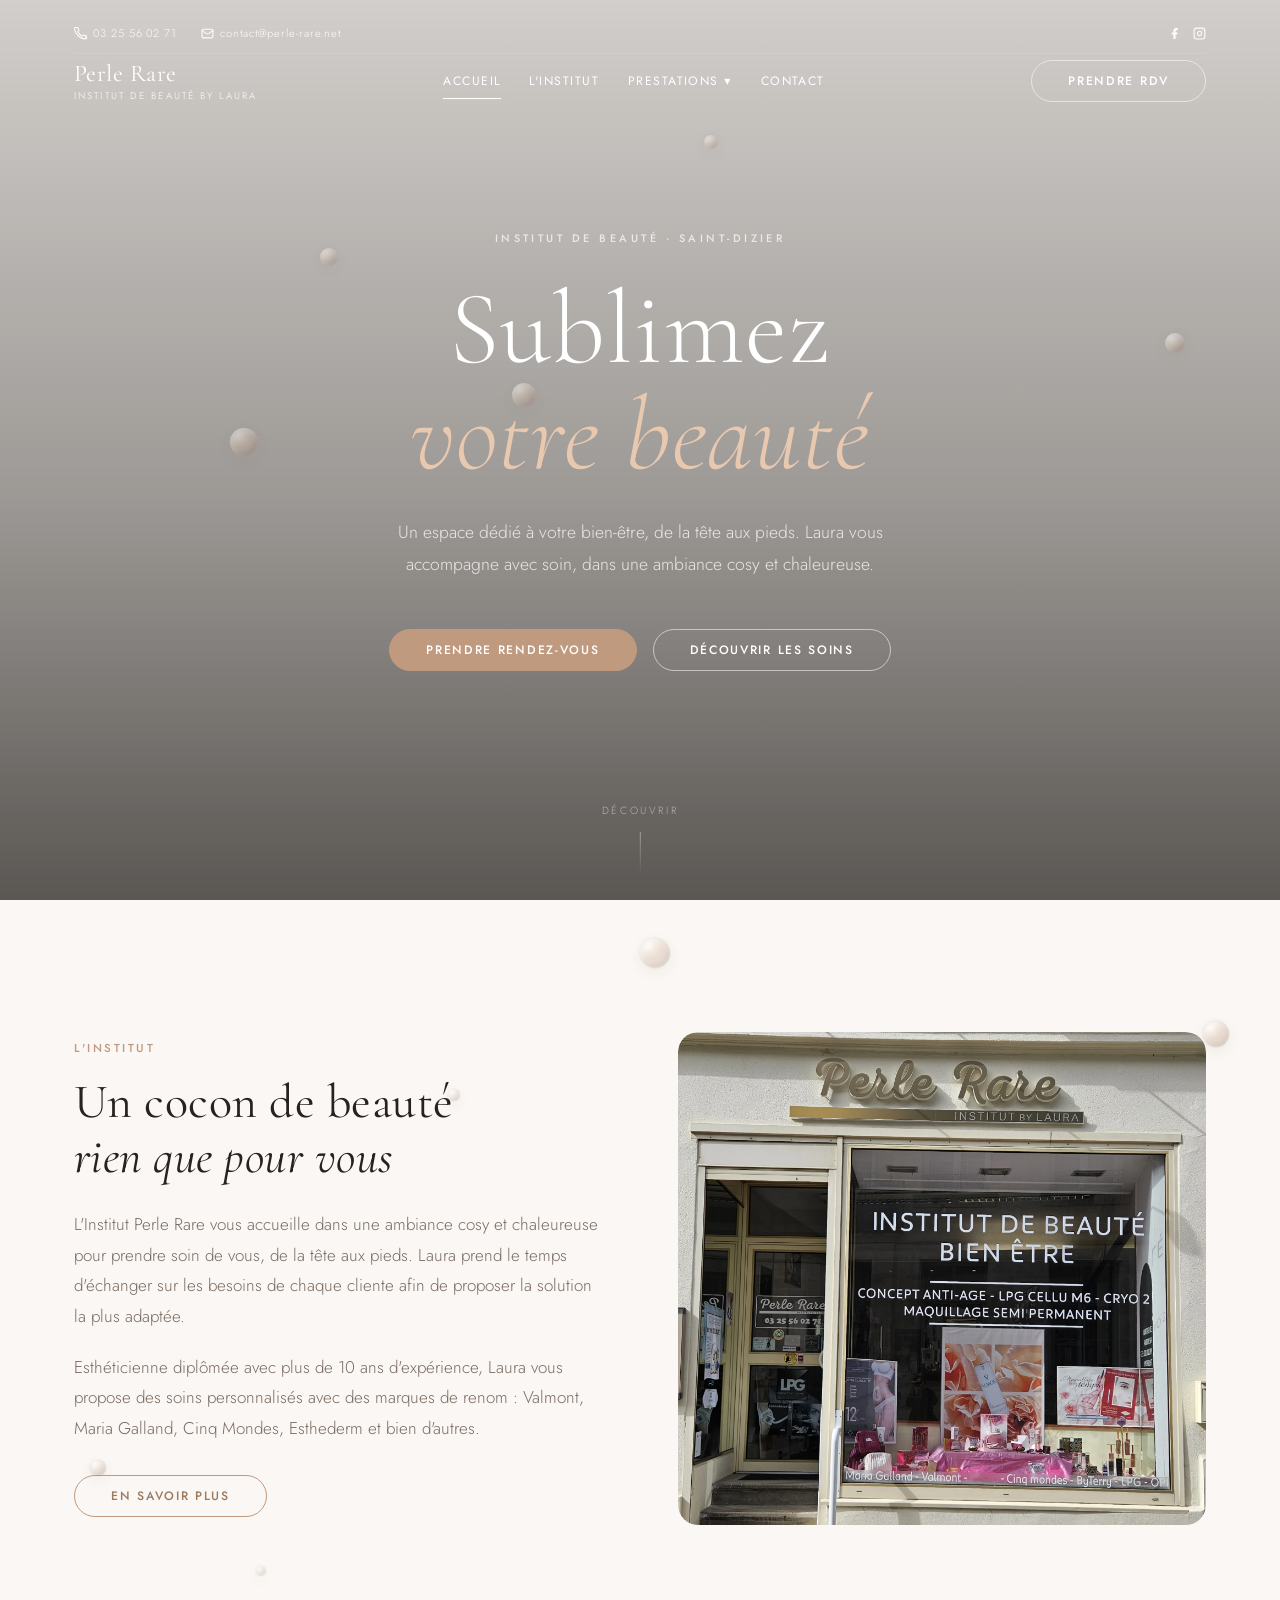
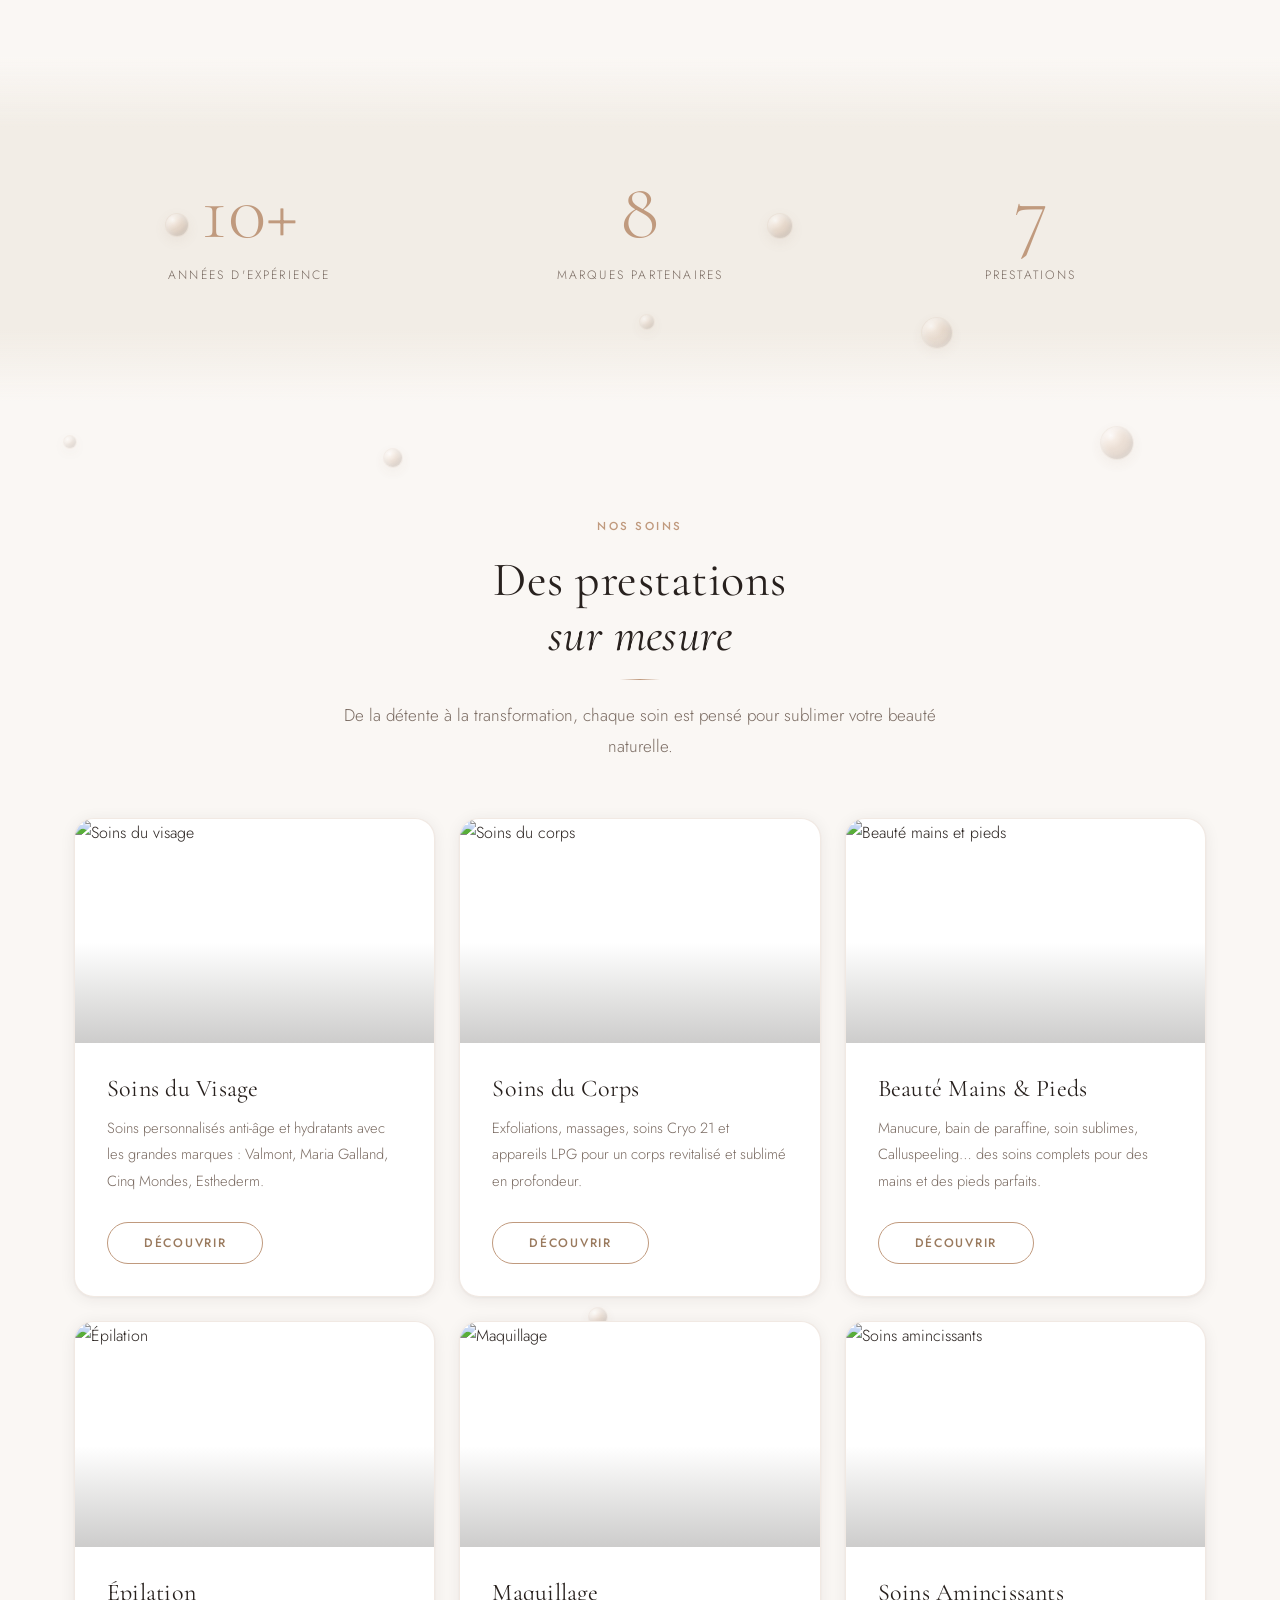
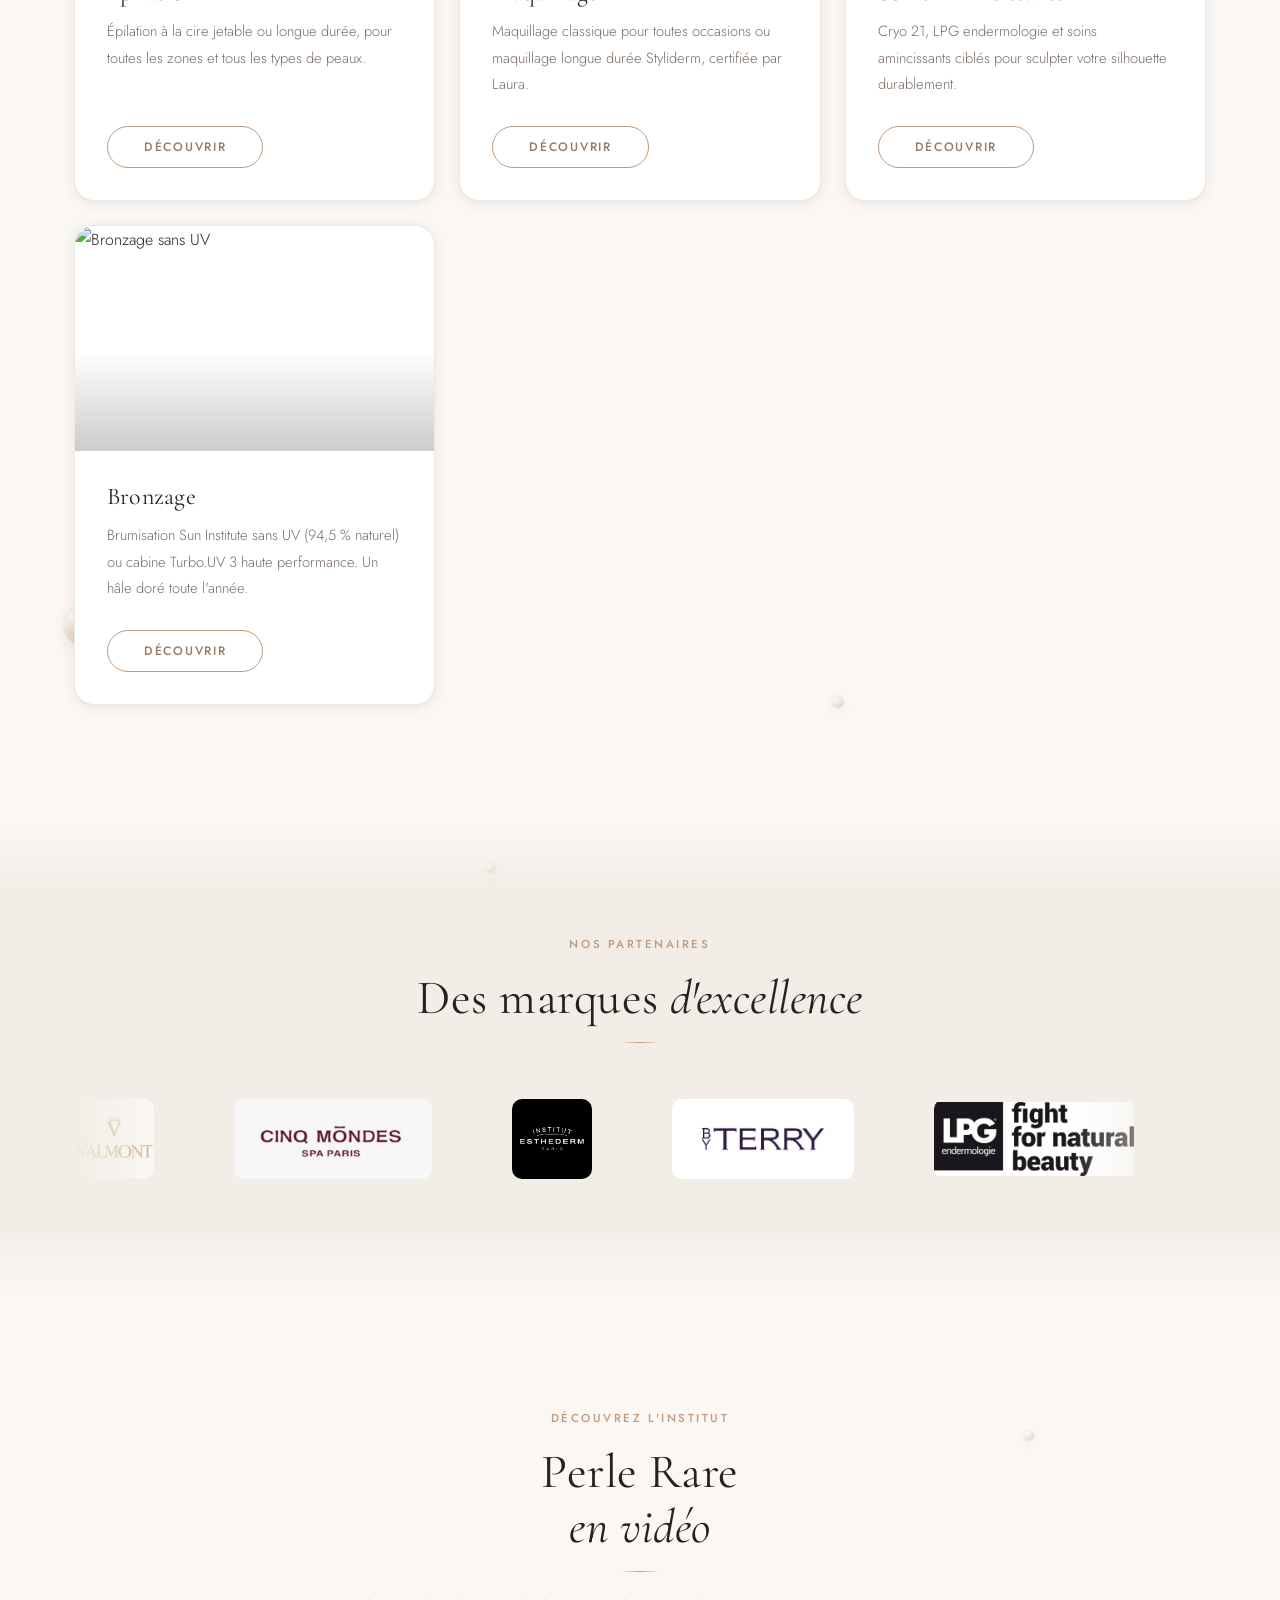
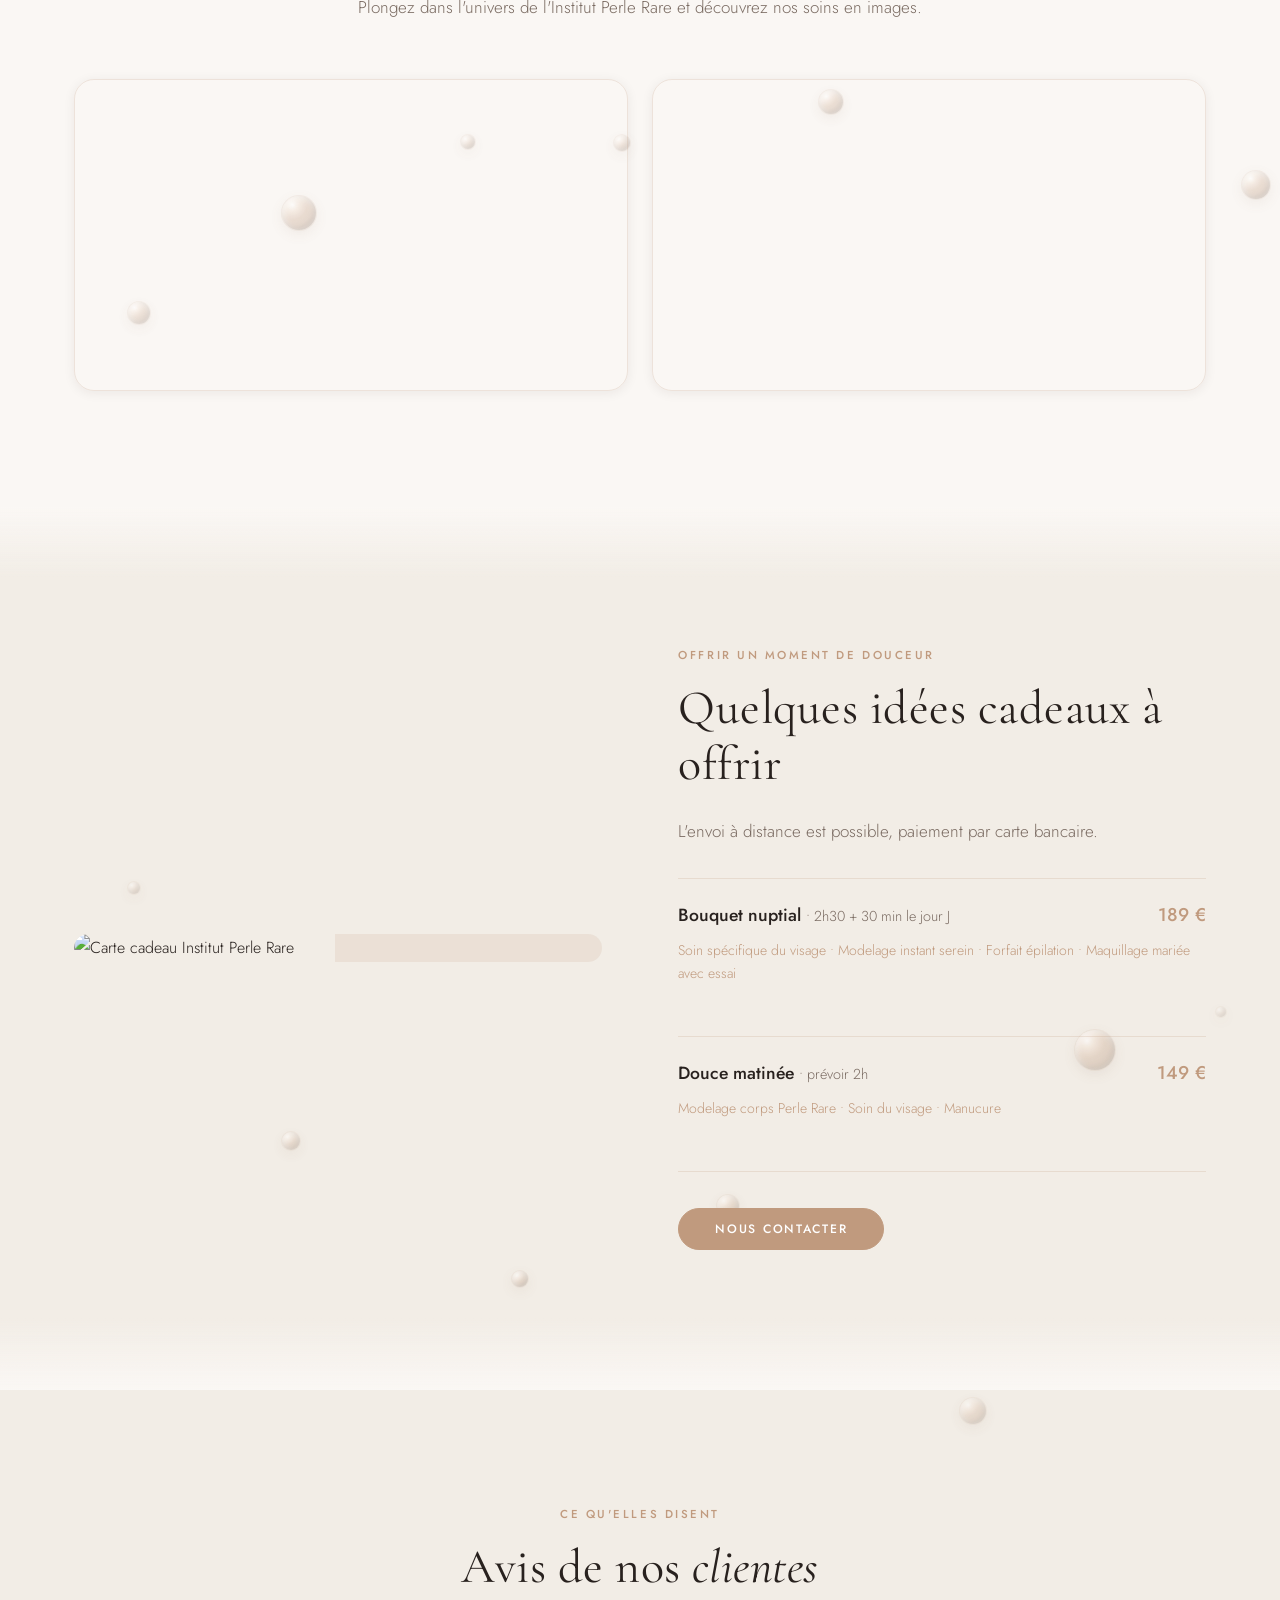
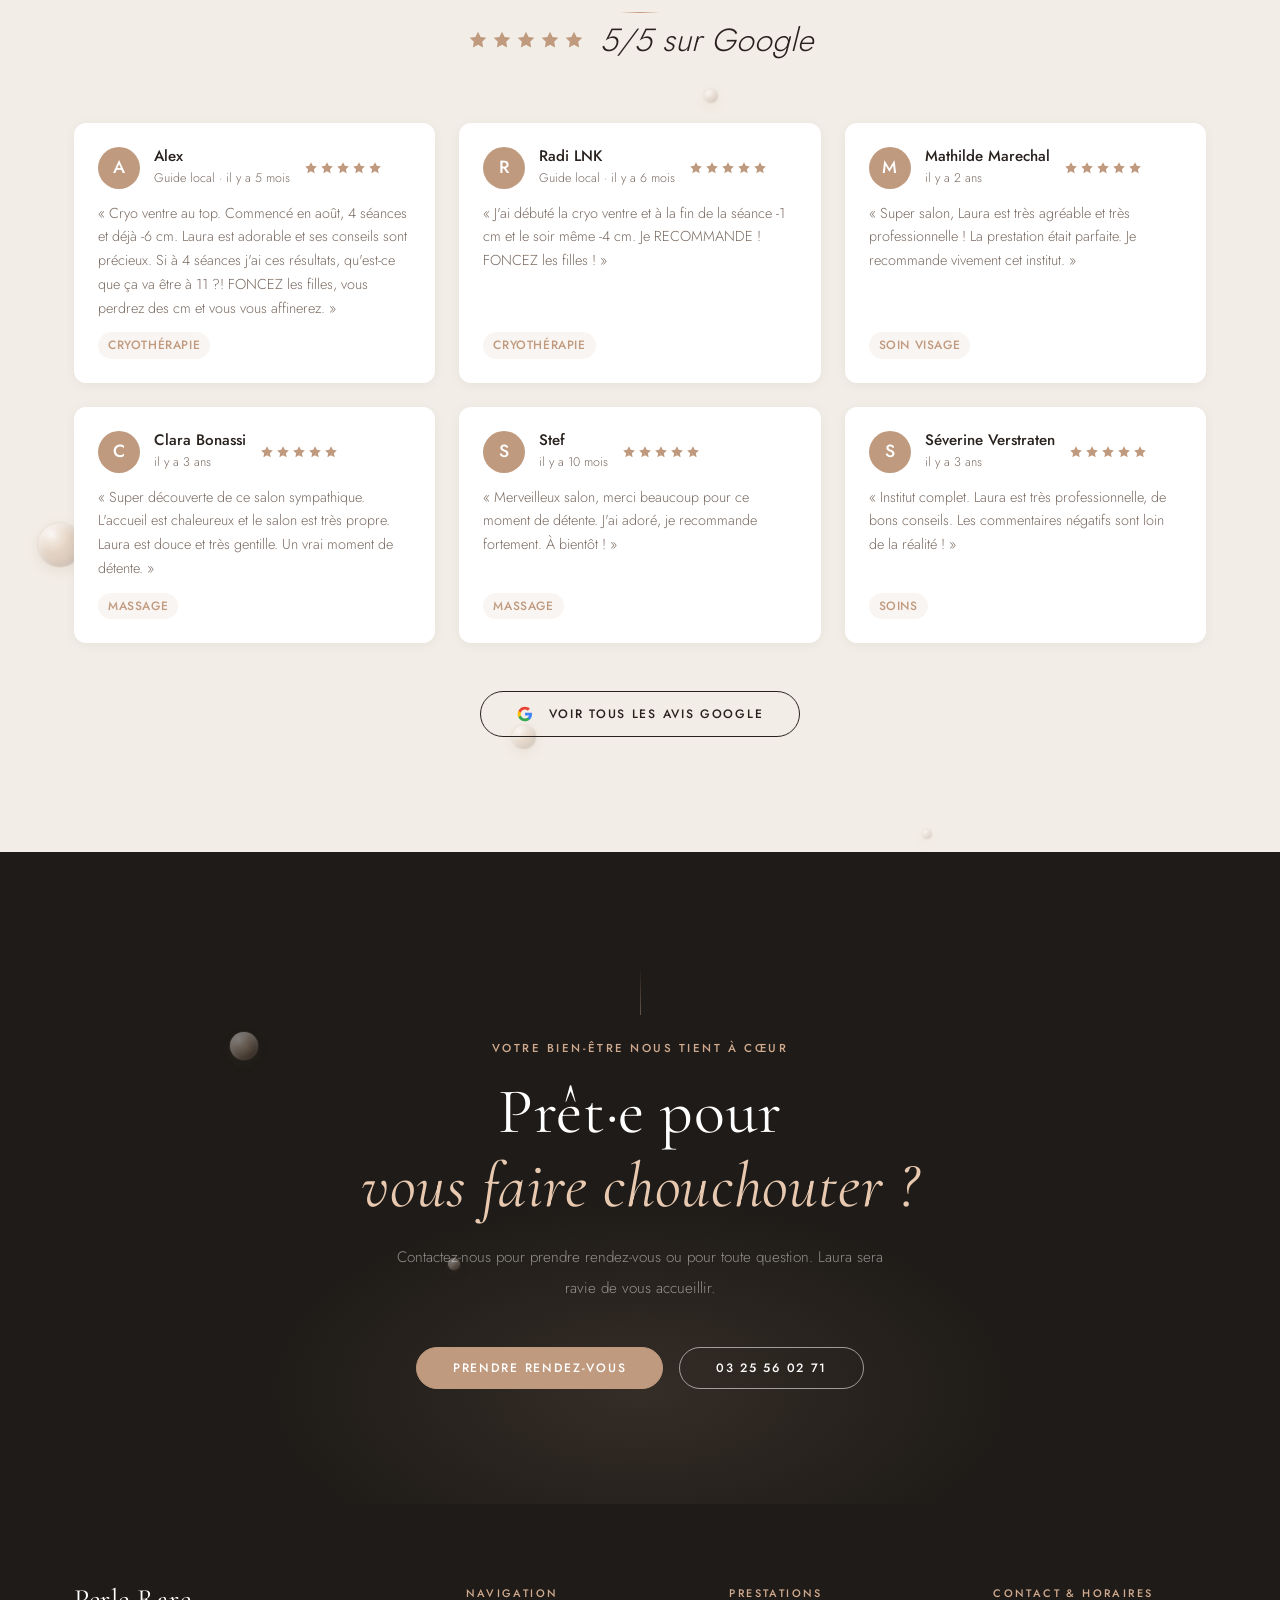
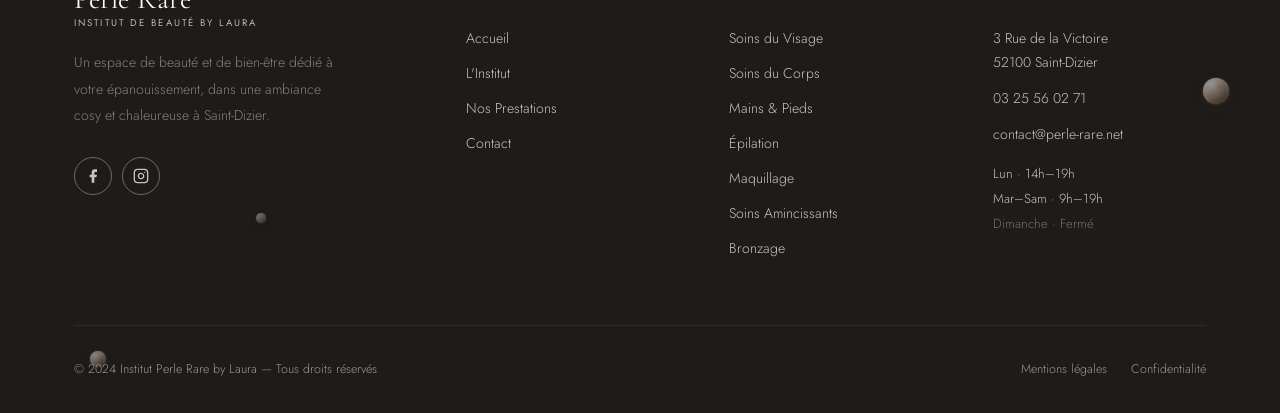
==== commit 964e3285: "feat: suppression section bronzage sans UV / nouveauté accueil Co-Authored-By: Claude Sonnet 4.6 <no" ====
--- a/index.html
+++ b/index.html
@@ -440,26 +440,6 @@
     </div>
   </section>
 
-  <!-- ===== SPLIT BRONZAGE ===== -->
-  <section>
-    <div class="container">
-      <div class="split split--reverse" data-reveal>
-        <div class="split__content">
-          <span class="eyebrow">Nouveauté</span>
-          <h2>Bronzage<br><em>sans UV</em></h2>
-          <p>Découvrez le bronzage Sun Institute par micro-nébulisation. Composé à 94,5% d'ingrédients naturels et
-            d'origine végétale, il vous offre un hâle naturel sans aucun risque solaire.</p>
-          <p>Un résultat immédiat, uniforme et respectueux de votre peau.</p>
-          <a href="prestations.html#bronzage" class="btn btn--outline-dark">En savoir plus</a>
-        </div>
-        <div class="split__visual">
-          <img src="https://images.unsplash.com/photo-1507525428034-b723cf961d3e?w=800&q=80&auto=format&fit=crop"
-            alt="Bronzage sans UV Sun Institute" class="split__img" loading="lazy">
-        </div>
-      </div>
-    </div>
-  </section>
-
   <!-- ===== CARTE CADEAU ===== -->
   <section class="gift-section section--alt">
     <div class="container">
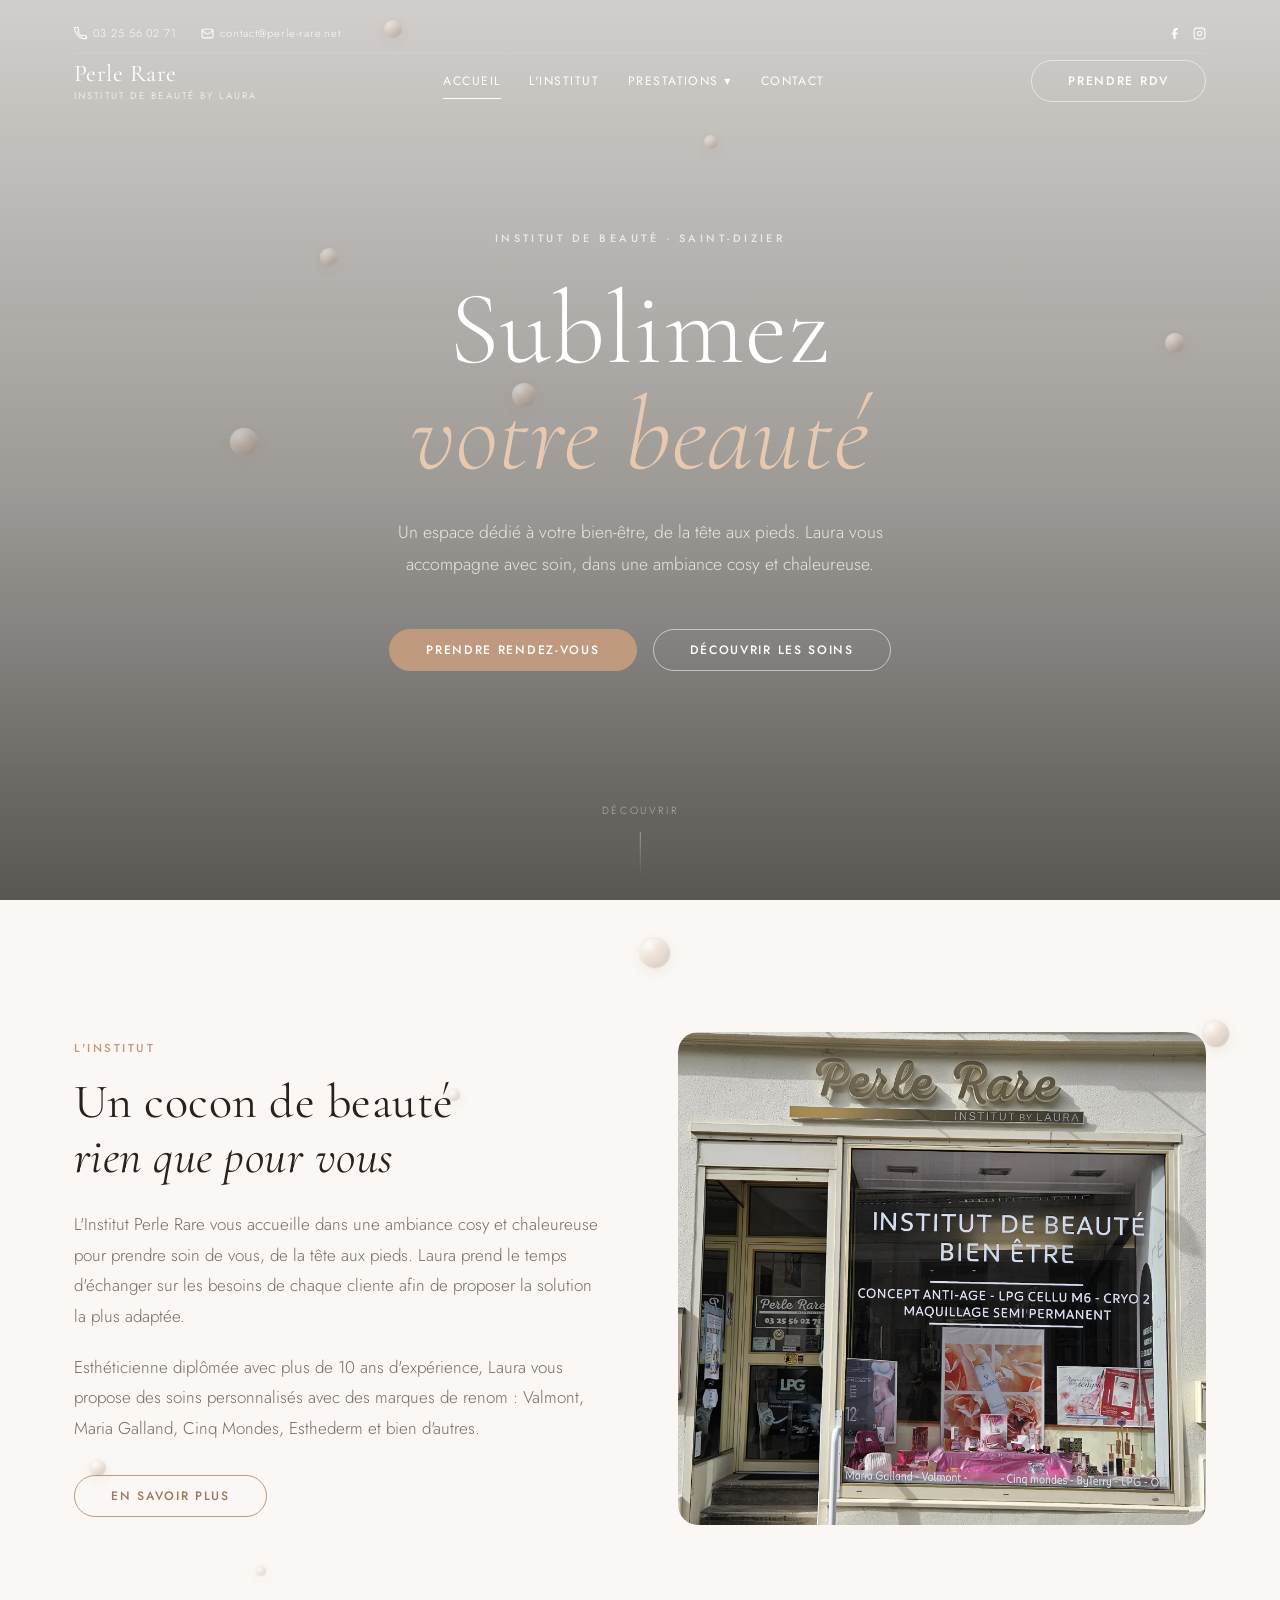
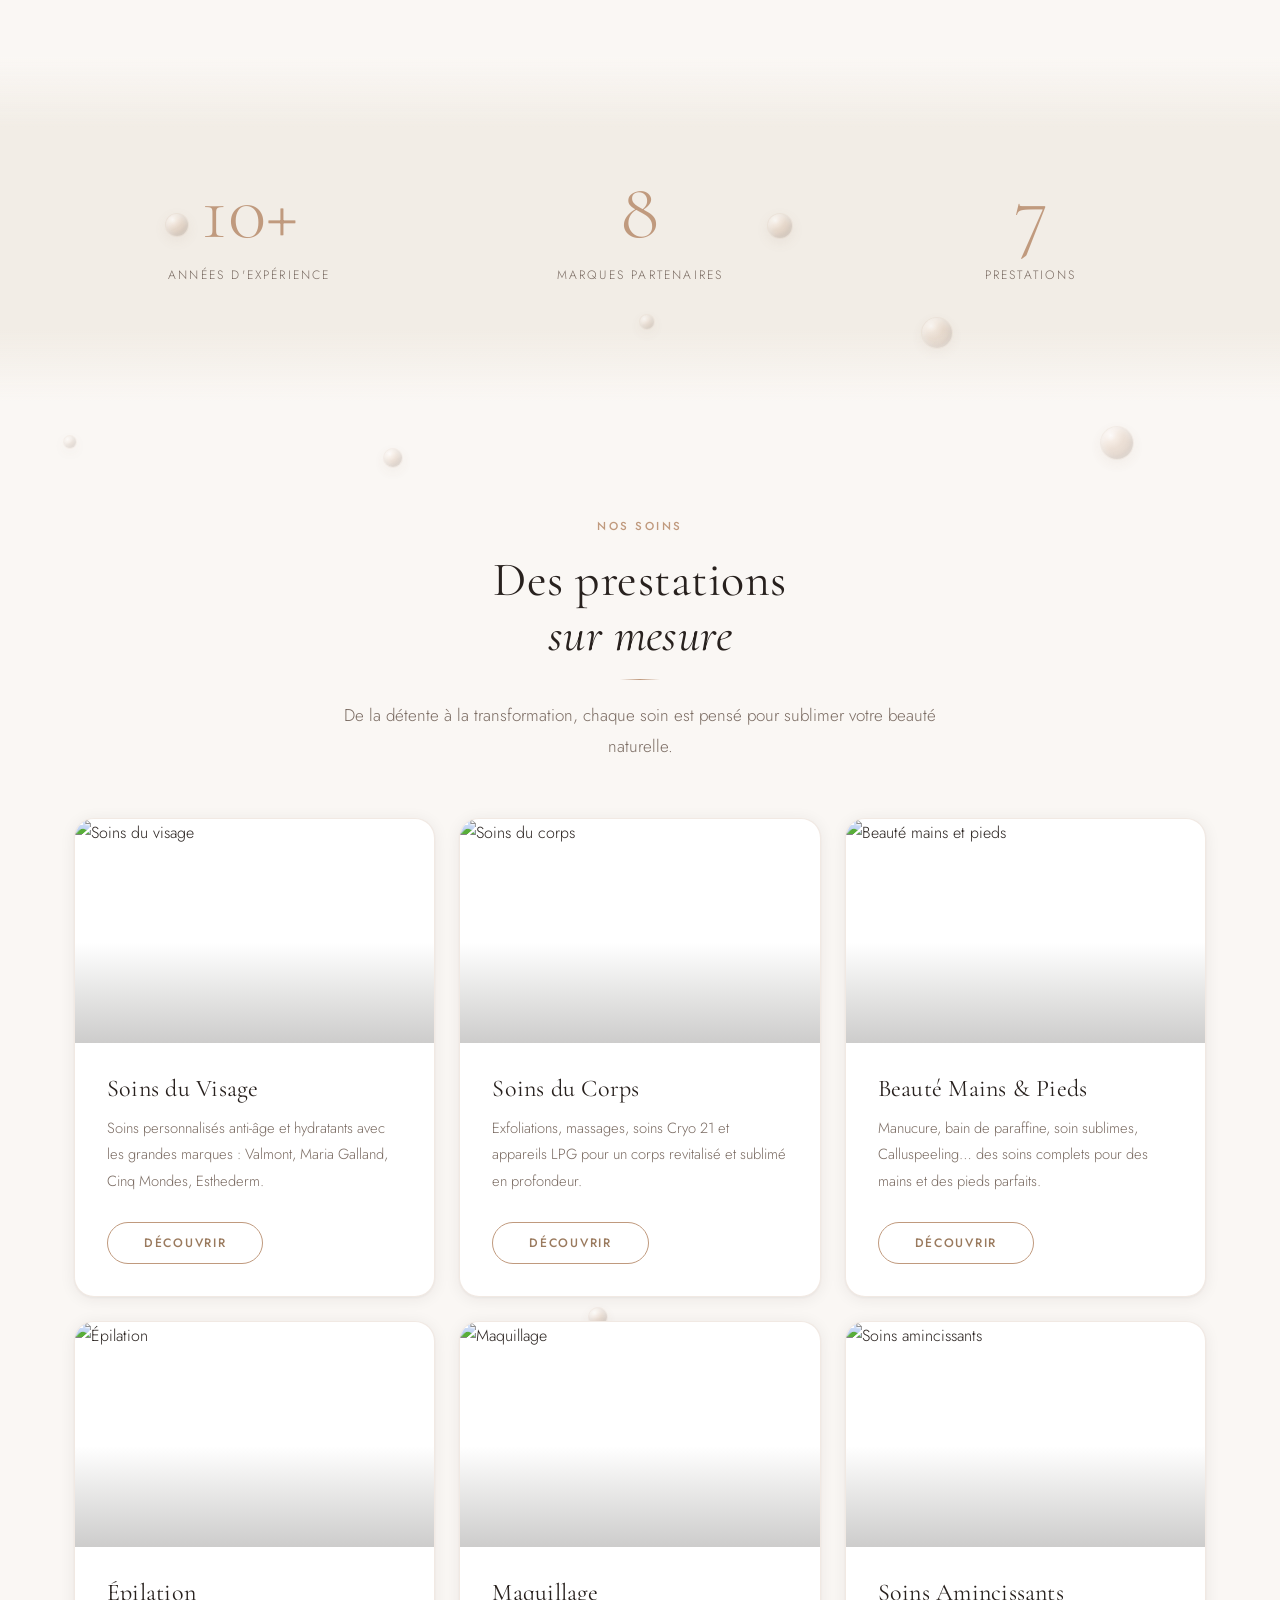
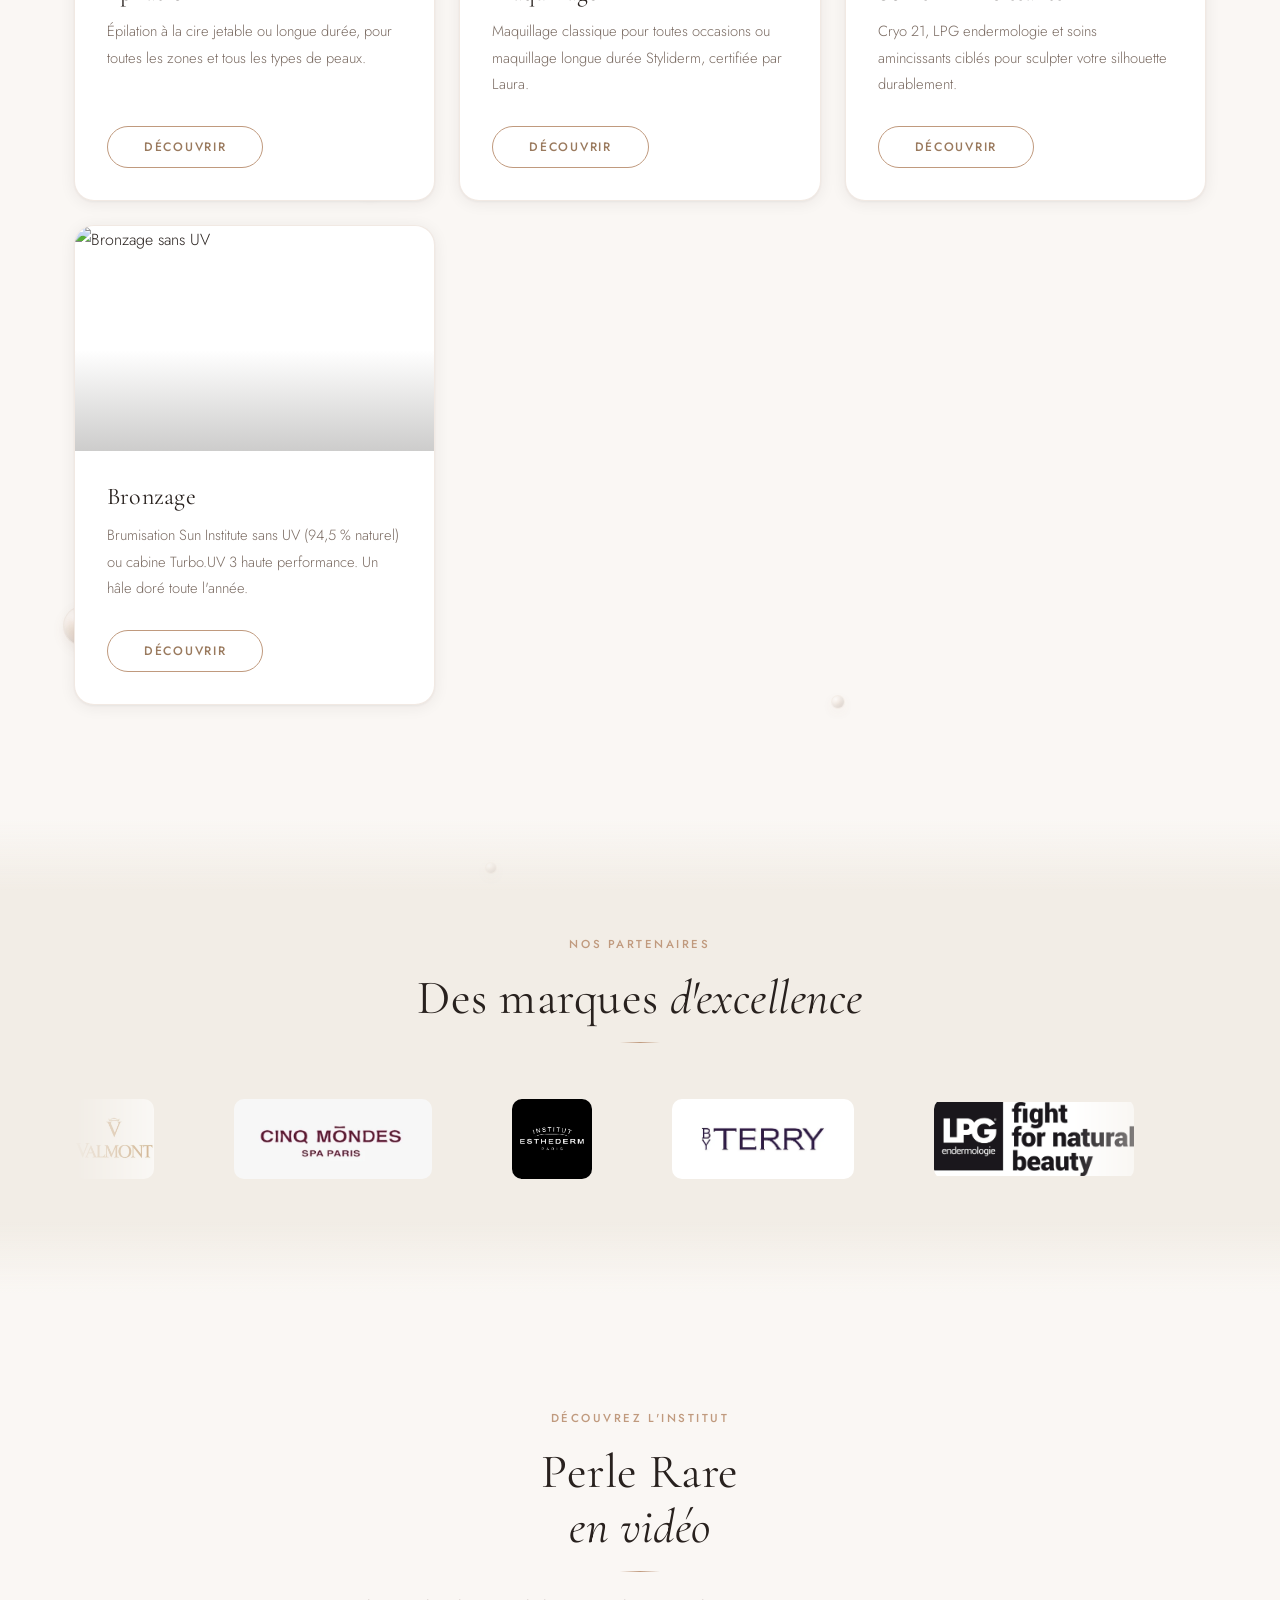
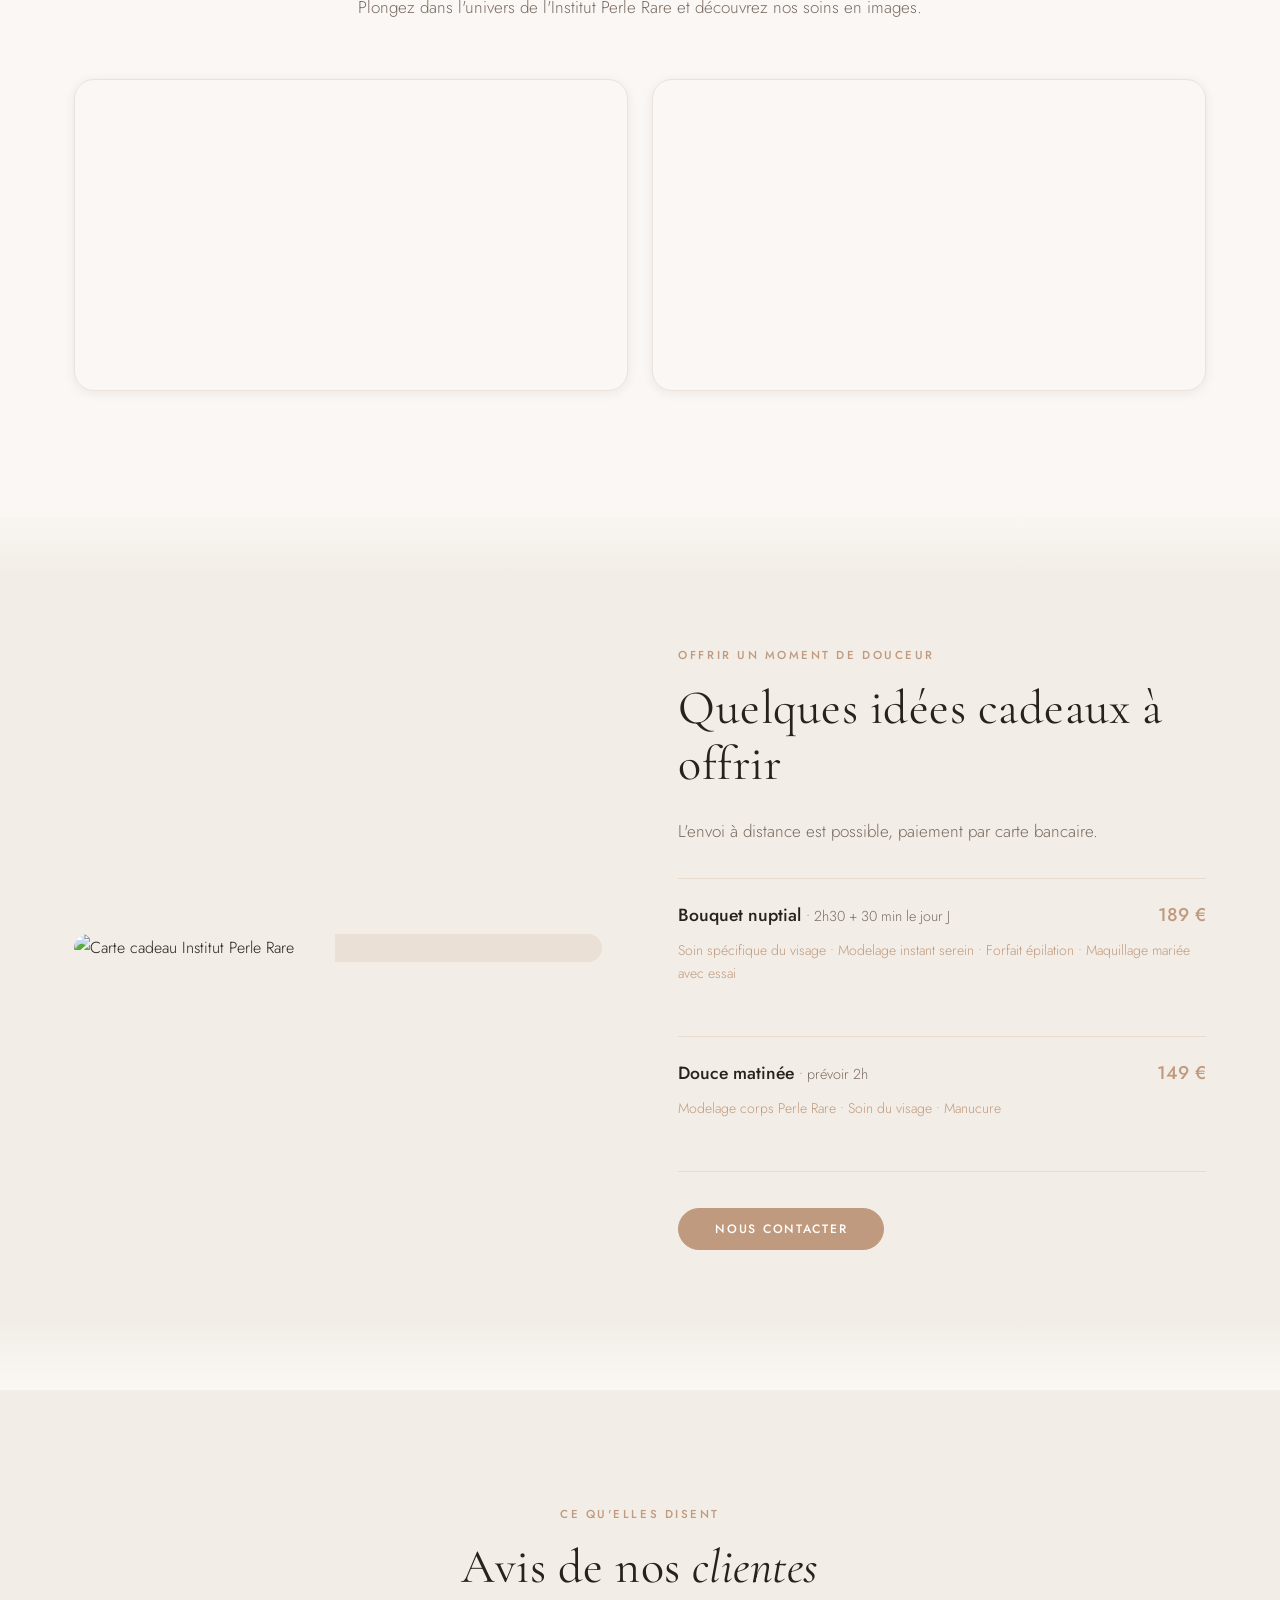
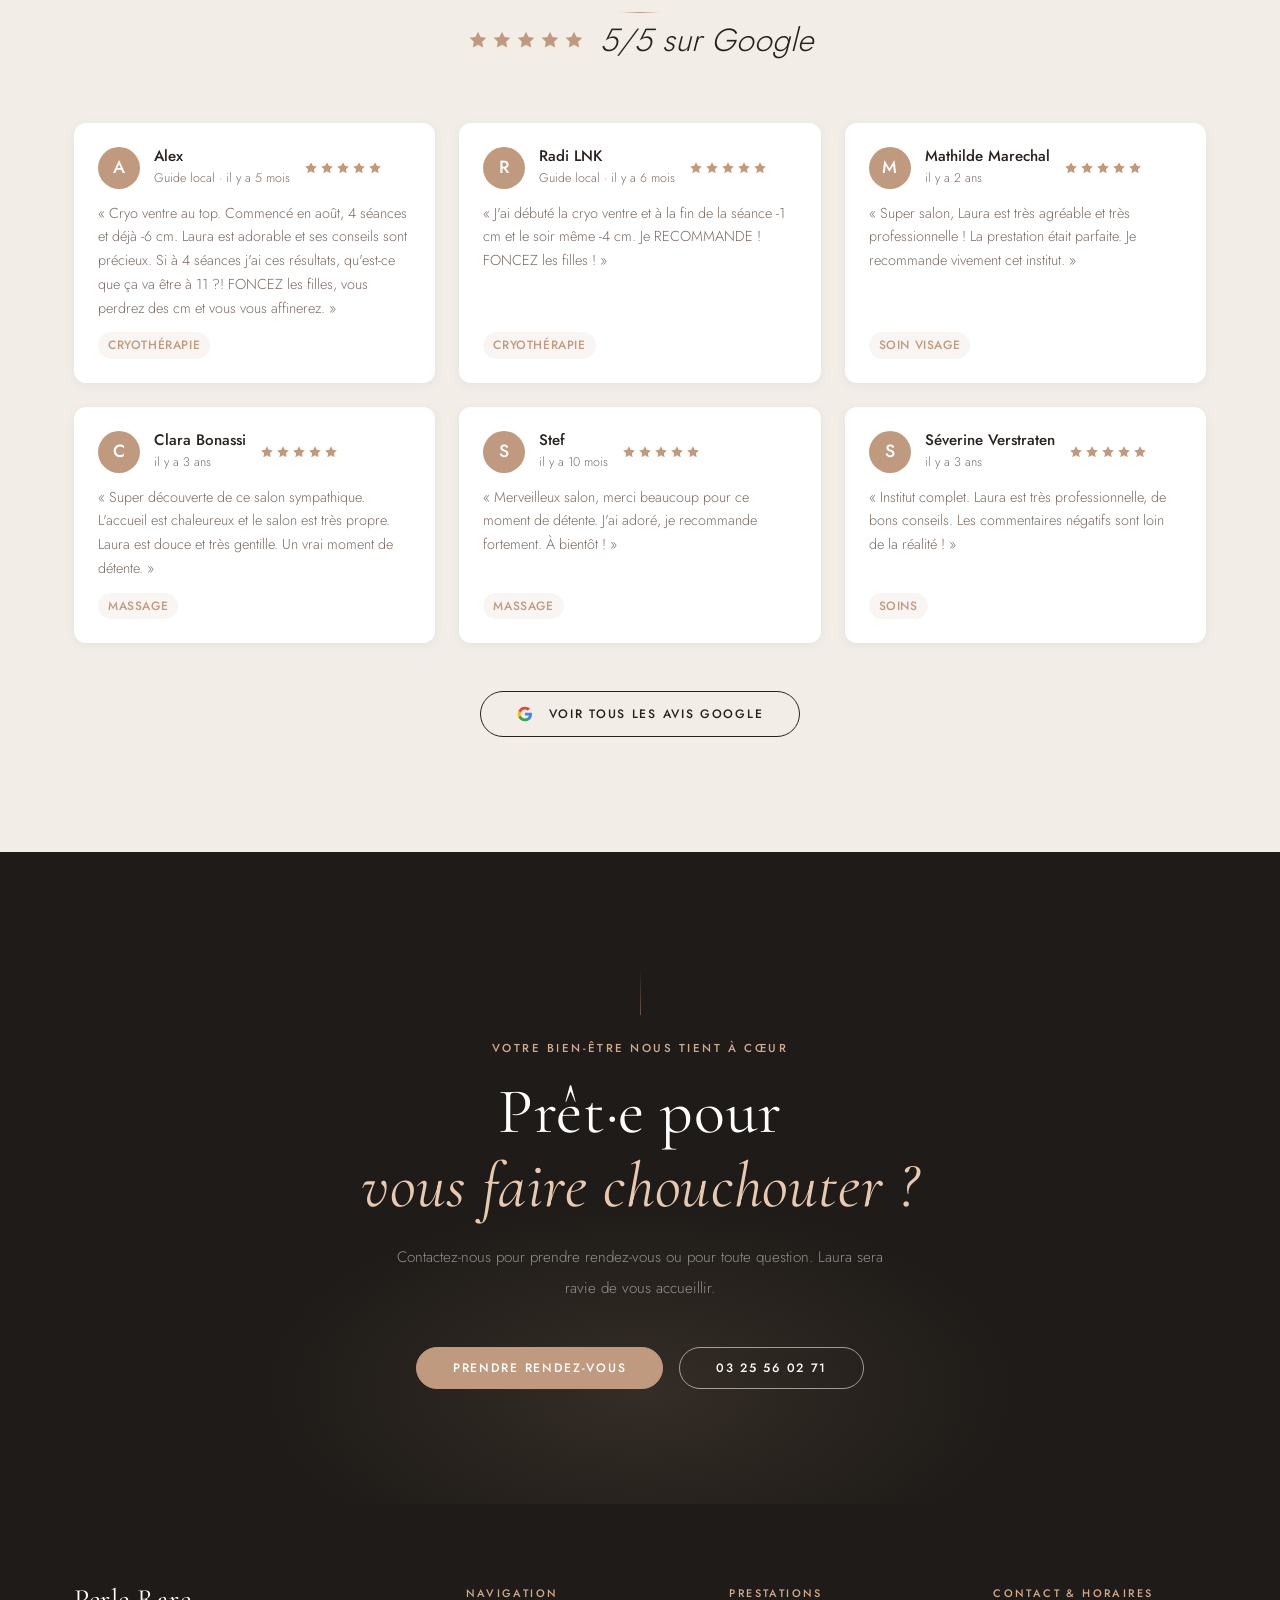
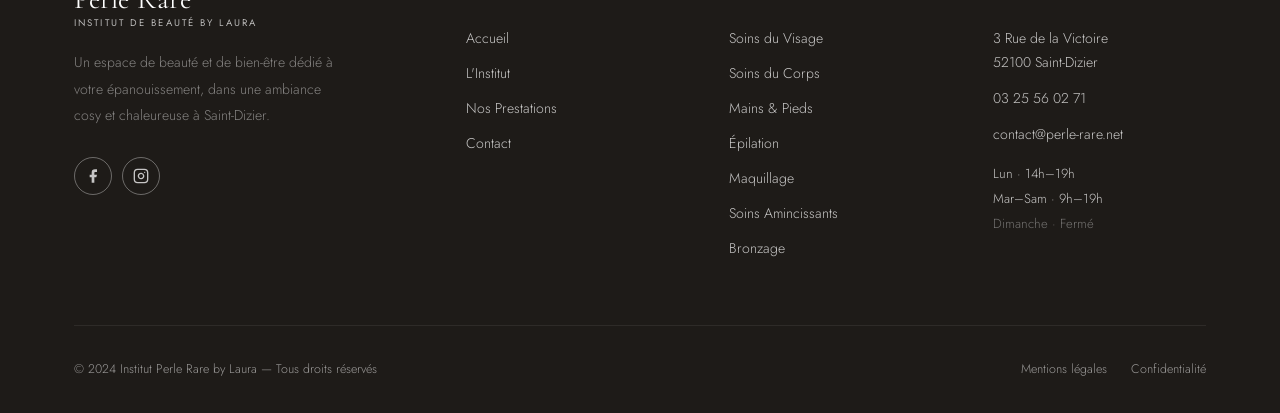
==== commit b6556935: "perf: optimisations chargement — fonts preload, parallaxe JS, cache headers - Preload fonts critique" ====
--- a/index.html
+++ b/index.html
@@ -16,6 +16,11 @@
   <meta name="twitter:title" content="Institut Perle Rare By Laura — Soins esthétiques à Saint-Dizier">
   <meta name="twitter:description"
     content="Institut de beauté à Saint-Dizier — soins esthétiques haut de gamme dans une ambiance cosy et chaleureuse.">
+  <!-- Performance : preload fonts critiques -->
+  <link rel="preload" as="font" type="font/woff2" href="fonts/jost-latin.woff2" crossorigin>
+  <link rel="preload" as="font" type="font/woff2" href="fonts/cg-italic-latin.woff2" crossorigin>
+  <!-- Preconnect CDN image externe -->
+  <link rel="preconnect" href="https://images.unsplash.com">
   <link rel="stylesheet" href="css/style.css">
   <!-- Open Graph -->
   <meta property="og:title" content="Institut Perle Rare By Laura">
@@ -252,7 +257,7 @@
         </div>
         <div class="split__visual">
           <img src="images/optimisees/20260312_124924.webp" alt="Institut Perle Rare By Laura — ambiance intérieure"
-            class="split__img" loading="lazy">
+            class="split__img" fetchpriority="high">
           <div class="split__accent"></div>
         </div>
       </div>
--- a/css/style.css
+++ b/css/style.css
@@ -315,9 +315,9 @@
 }
 
 .header--scrolled {
-  background: rgba(250, 247, 244, 0.96);
-  backdrop-filter: blur(16px);
-  -webkit-backdrop-filter: blur(16px);
+  background: rgba(250, 247, 244, 0.97);
+  backdrop-filter: blur(8px);
+  -webkit-backdrop-filter: blur(8px);
   padding: 1rem 0;
   box-shadow: 0 1px 24px rgba(40, 33, 30, 0.09);
 }
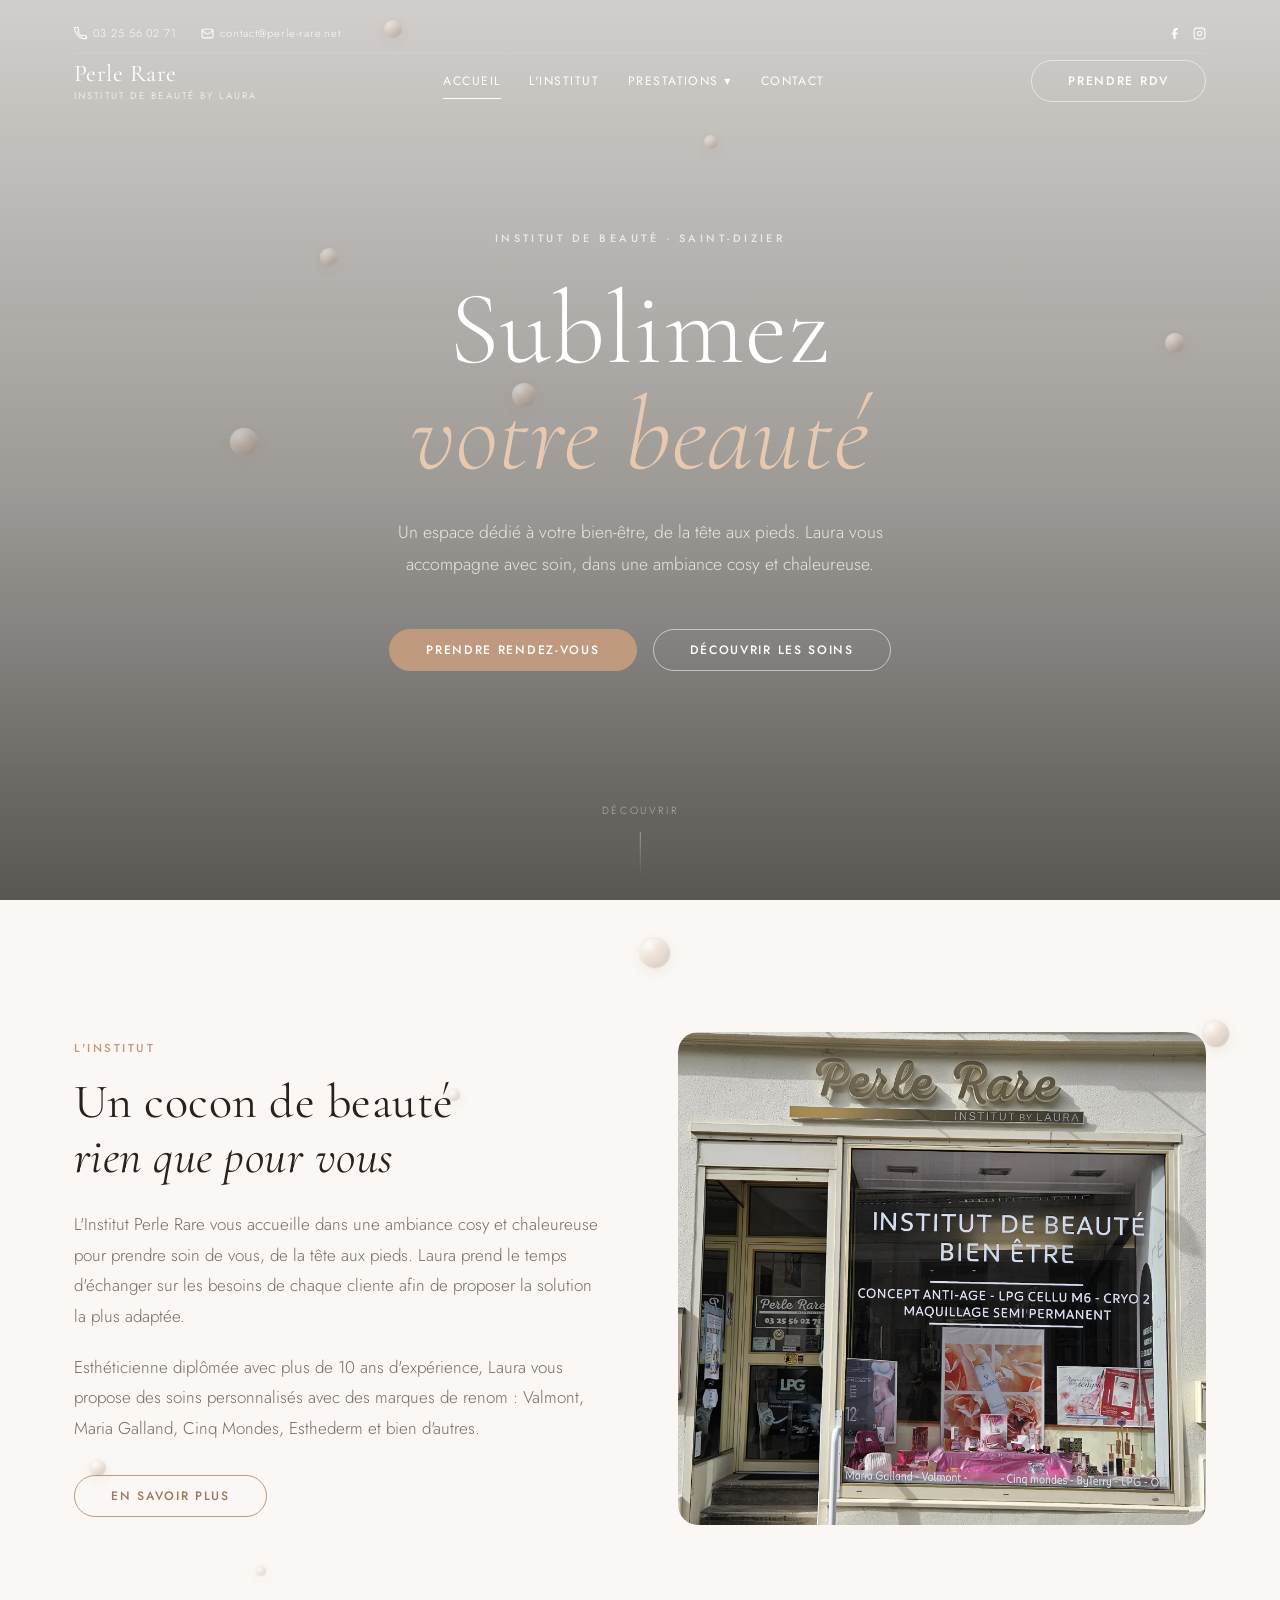
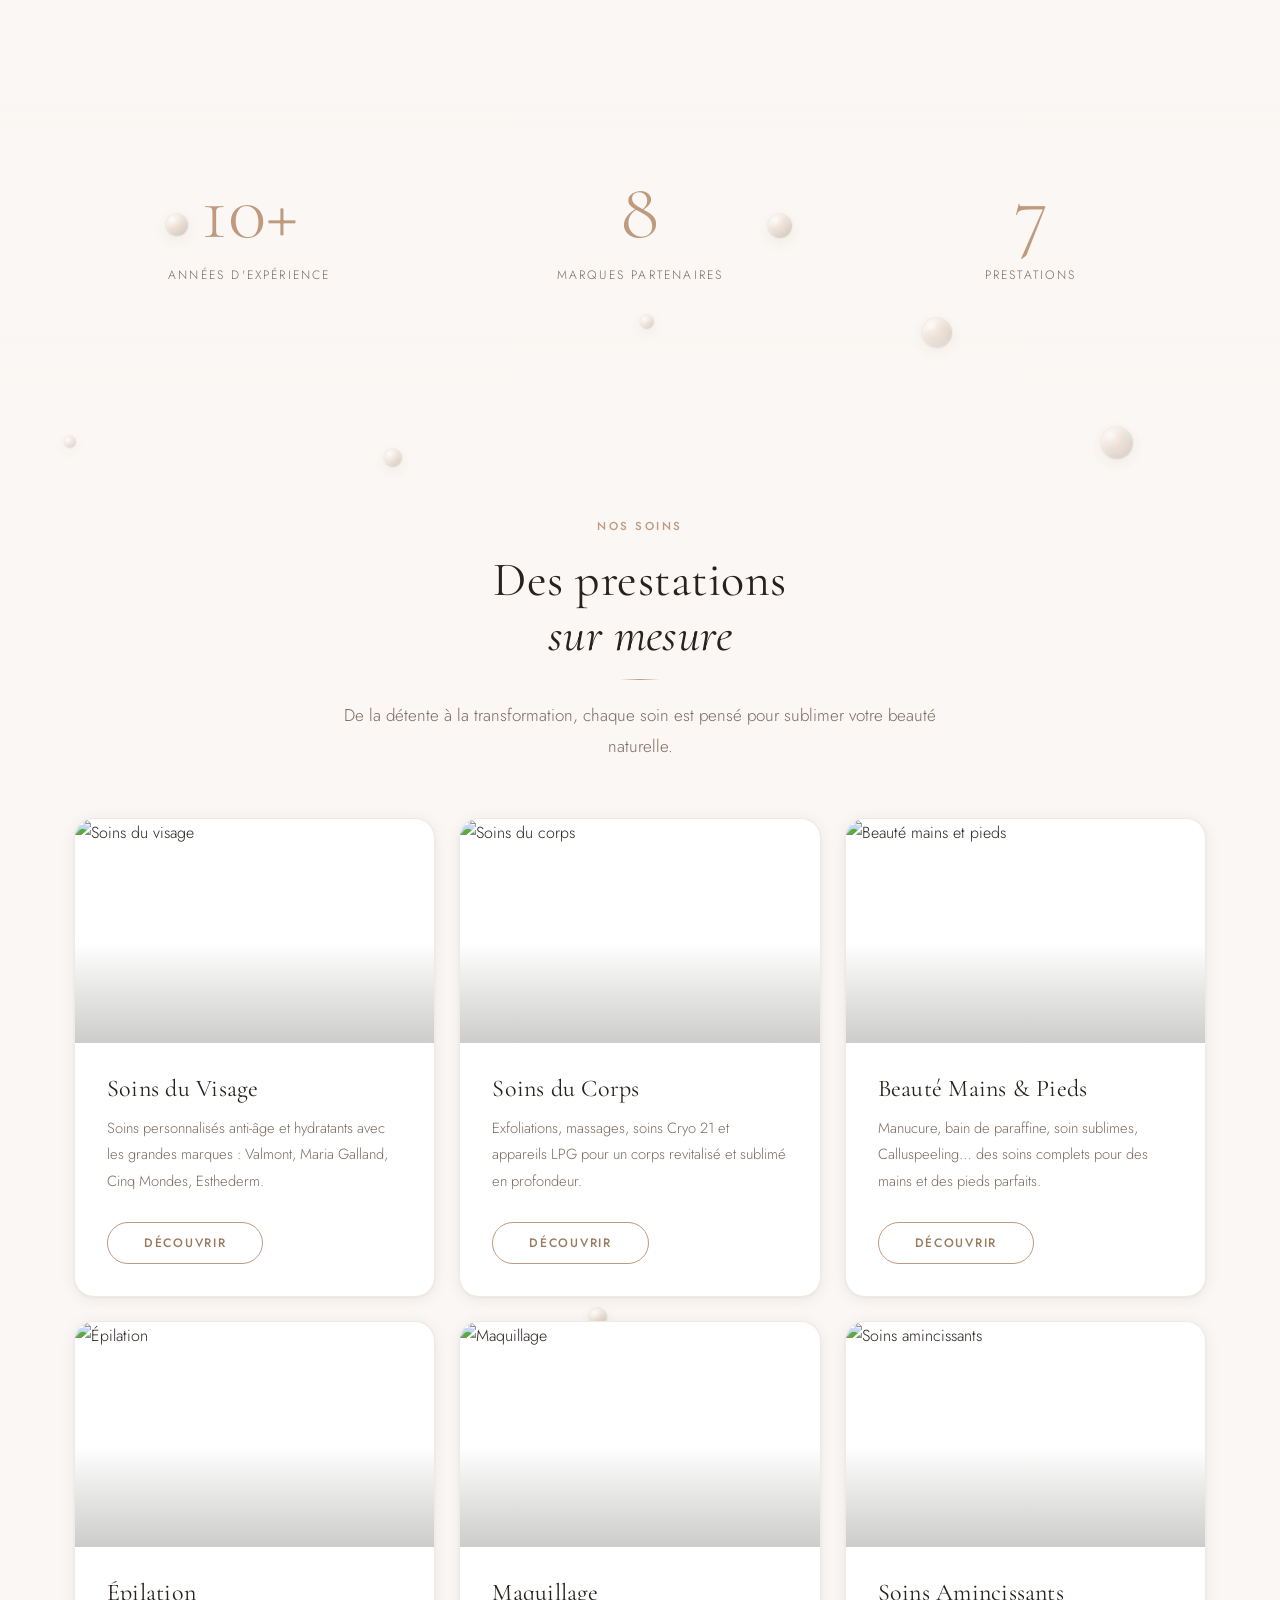
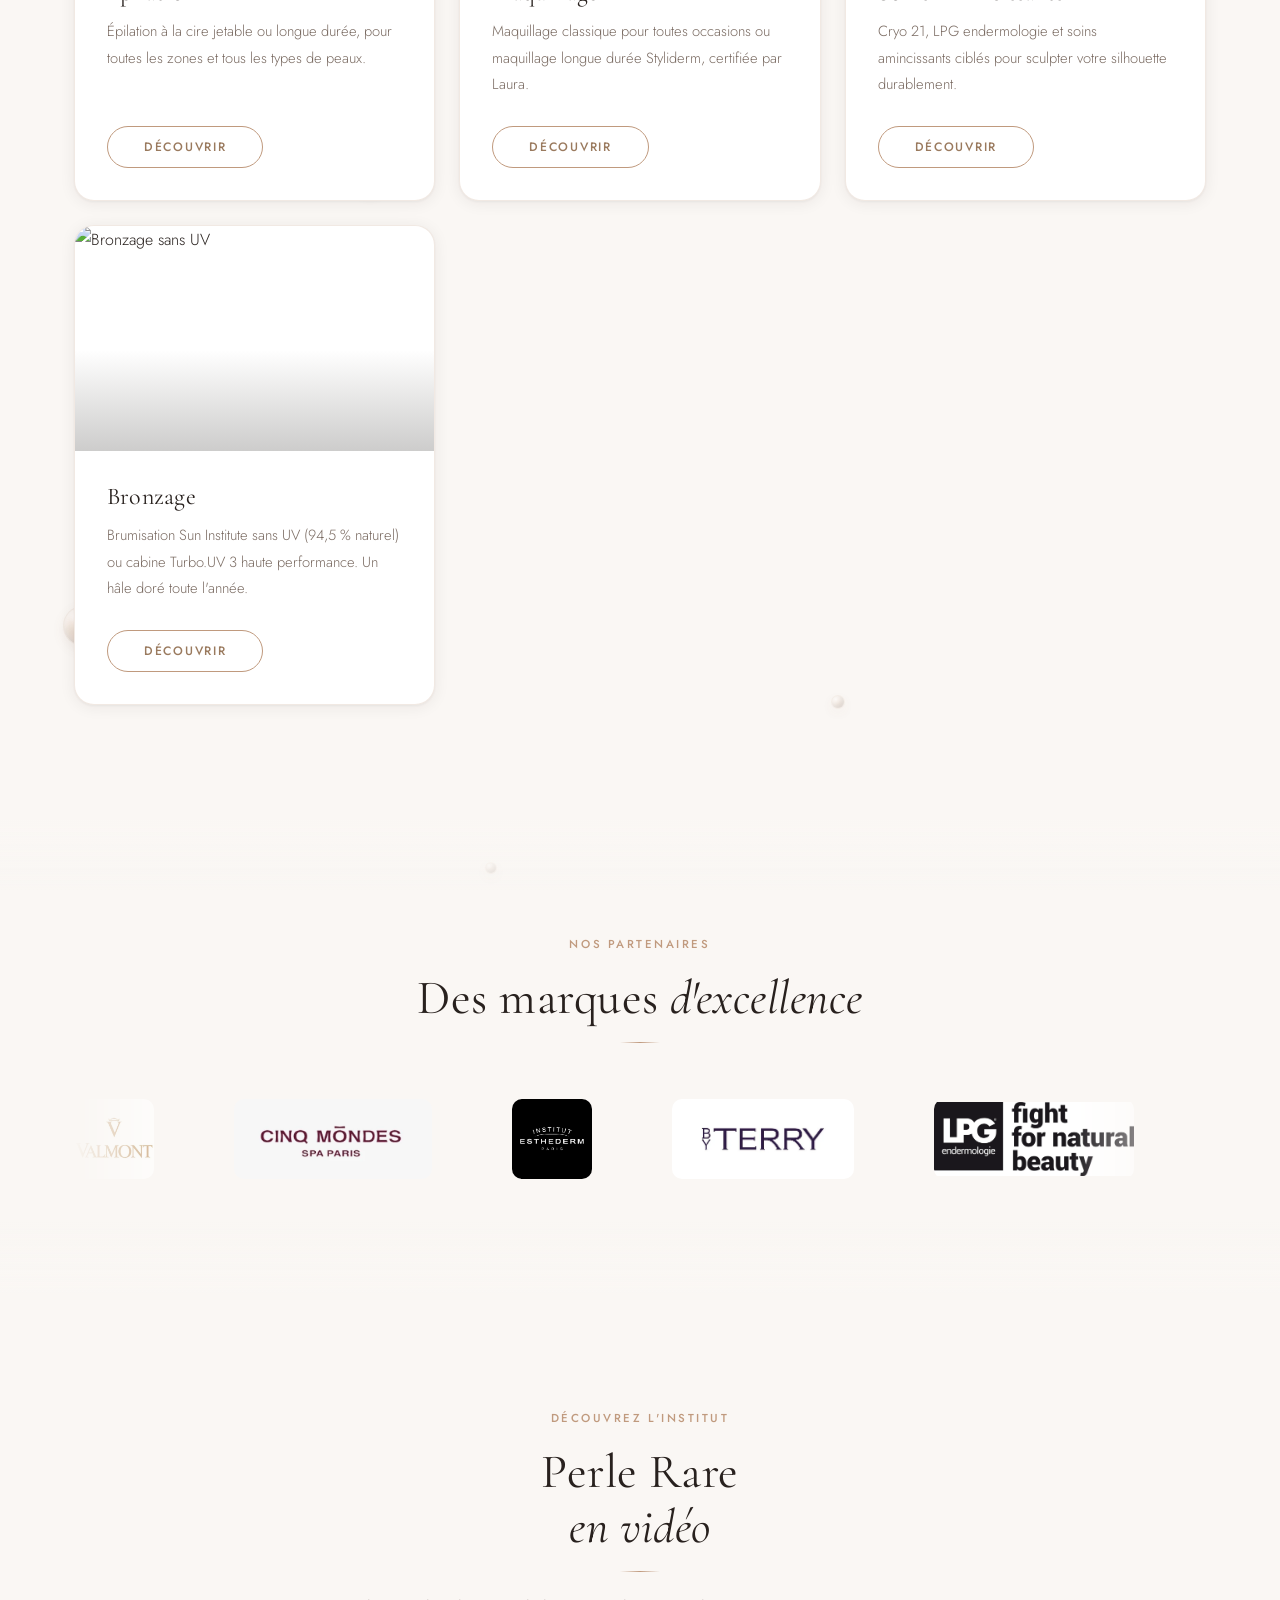
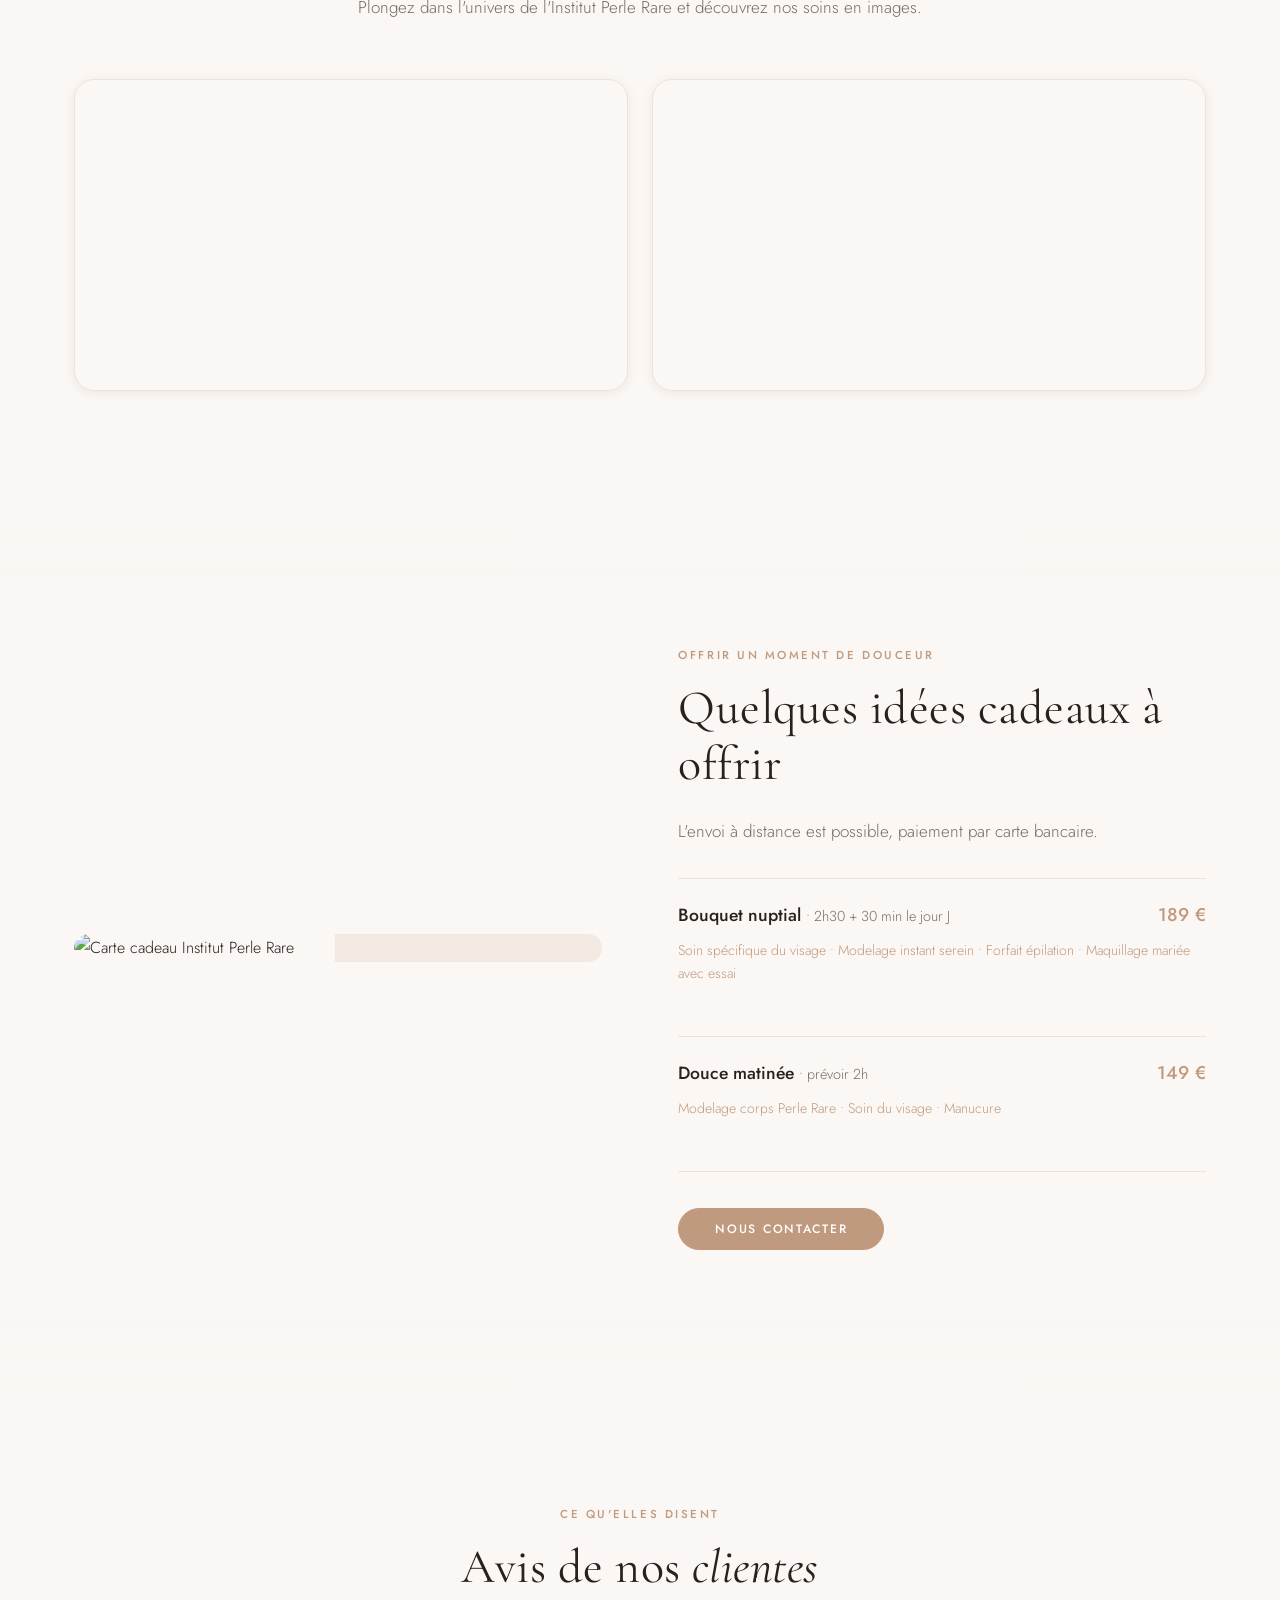
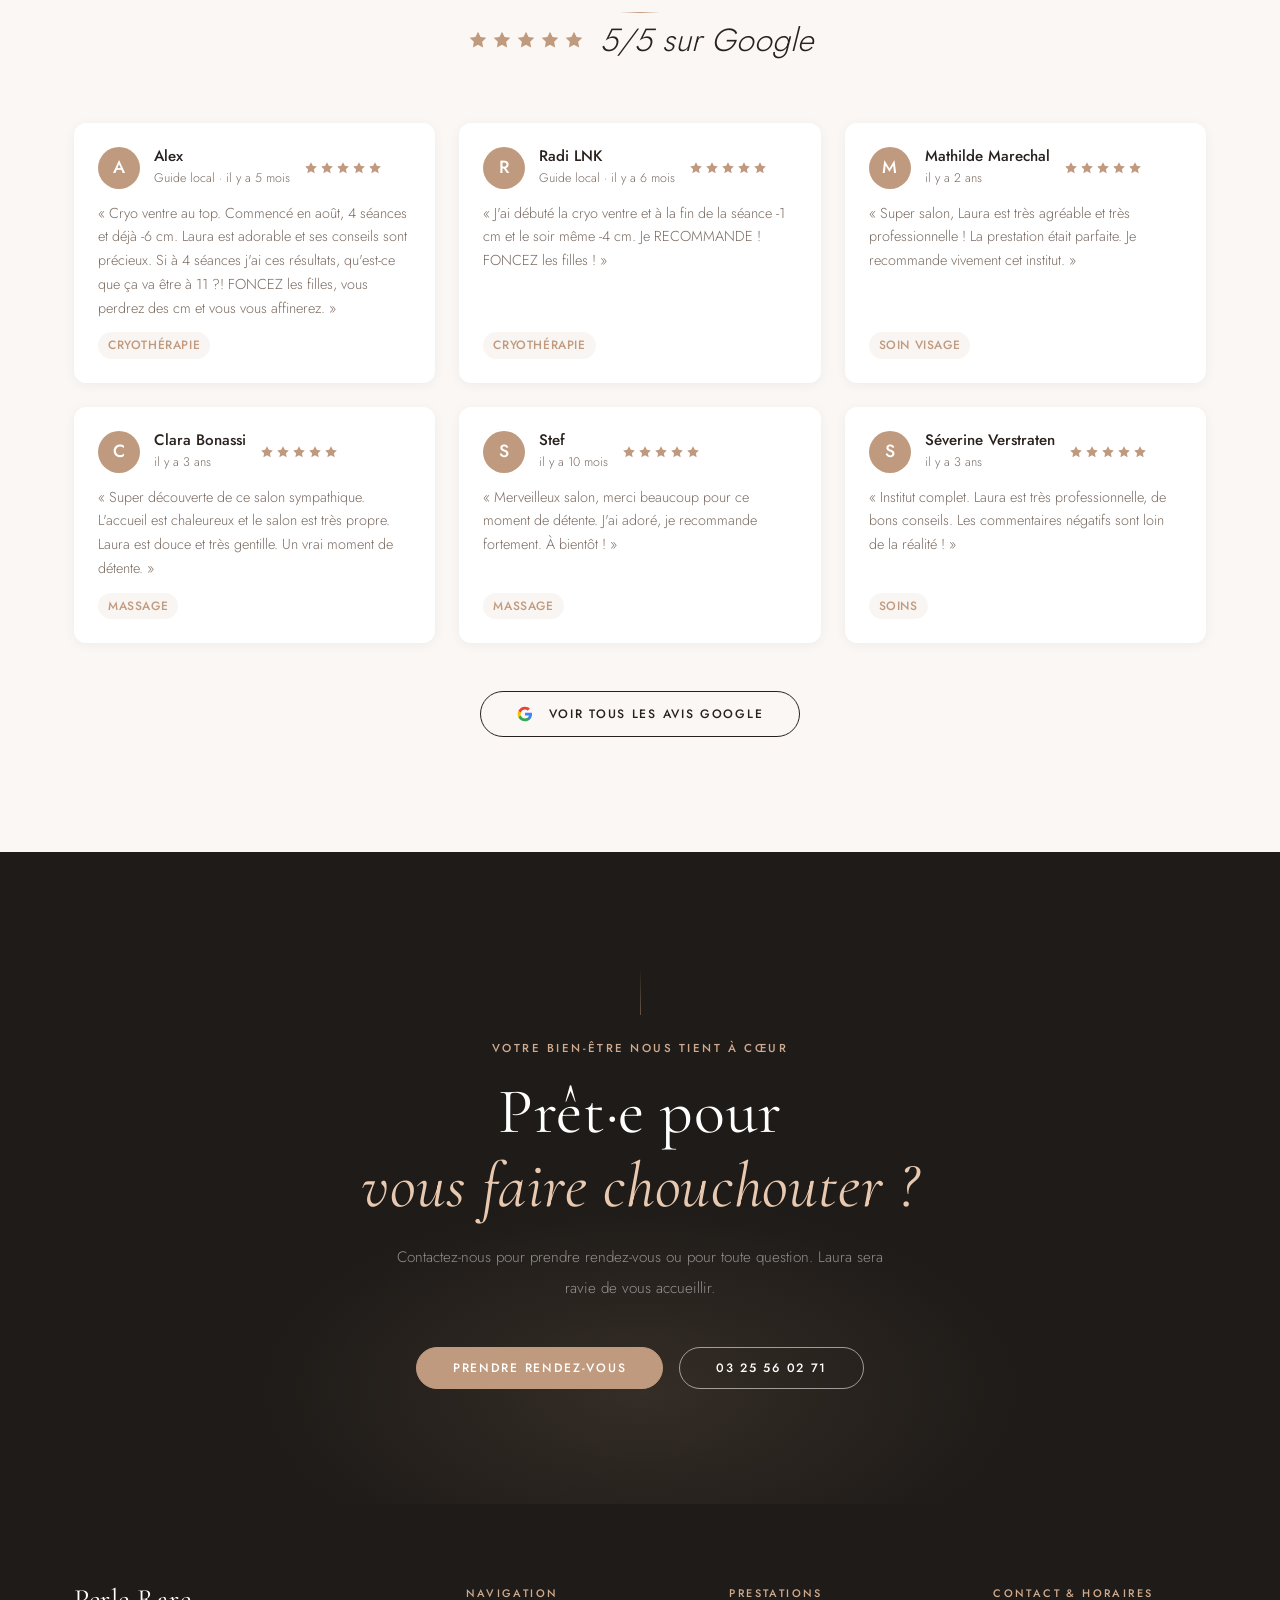
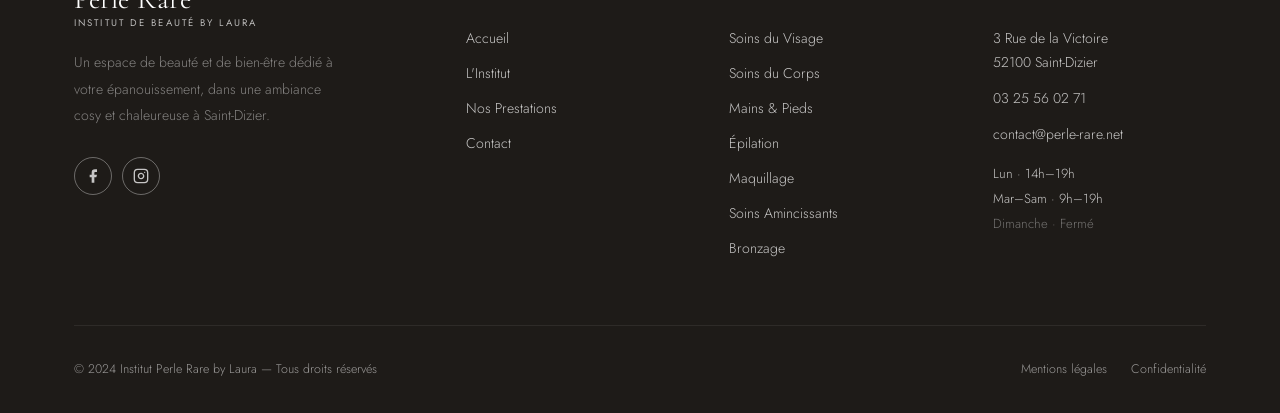
==== commit 66a527dd: "svg" ====
--- a/index.html
+++ b/index.html
@@ -3,6 +3,7 @@
 
 <head>
   <meta charset="UTF-8">
+  <link rel="icon" type="image/svg+xml" href="favicon.svg">
   <meta name="viewport" content="width=device-width, initial-scale=1.0">
   <title>Institut Perle Rare By Laura — Soins esthétiques à Saint-Dizier</title>
   <meta name="description"
@@ -162,6 +163,12 @@
 
   <!-- Menu Mobile -->
   <div class="mobile-menu" id="mobileMenu" role="dialog" aria-modal="true">
+  <div class="mobile-menu__top">
+    <a href="index.html" class="logo-text mobile-menu__logo" style="text-decoration:none">Perle Rare<span>Institut By Laura</span></a>
+    <button class="mobile-menu__close" aria-label="Fermer le menu">
+      <svg width="20" height="20" viewBox="0 0 24 24" fill="none" stroke="currentColor" stroke-width="1.5" stroke-linecap="round" stroke-linejoin="round"><path d="M18 6 6 18M6 6l12 12"/></svg>
+    </button>
+  </div>
     <nav>
       <a href="index.html" class="mobile-menu__link">Accueil</a>
       <a href="institut.html" class="mobile-menu__link">L'Institut</a>
--- a/css/style.css
+++ b/css/style.css
@@ -151,9 +151,9 @@
   overflow: hidden;
 }
 
-.section--alt {
+/* .section--alt {
   background: var(--bg-alt);
-}
+} */
 
 /* Fondu doux entre sections blanches et sections crème */
 .section--alt::before,
@@ -528,14 +528,44 @@
 .mobile-menu {
   position: fixed;
   inset: 0;
-  z-index: 99;
+  z-index: 101;
   background: var(--bg);
   display: flex;
   flex-direction: column;
-  padding: 7rem 2rem 3rem;
+  padding: 0 2rem 3rem;
   transform: translateX(100%);
   transition: transform var(--transition-slow);
   overflow-y: auto;
+}
+
+.mobile-menu__top {
+  display: flex;
+  align-items: center;
+  justify-content: space-between;
+  padding: 1.5rem 0 1rem;
+  position: sticky;
+  top: 0;
+  background: var(--bg);
+  z-index: 1;
+  border-bottom: 1px solid var(--border);
+  margin-bottom: 0.5rem;
+}
+
+.mobile-menu__logo {
+  color: var(--text) !important;
+}
+
+.mobile-menu__close {
+  display: flex;
+  align-items: center;
+  justify-content: center;
+  padding: 0.4rem;
+  color: var(--text);
+  transition: color var(--transition);
+}
+
+.mobile-menu__close:hover {
+  color: var(--primary);
 }
 
 .mobile-menu.open {
@@ -638,6 +668,16 @@
   gap: 0.75rem;
   justify-content: center;
   margin-top: 1.5rem;
+}
+
+.mobile-menu__social .social-link {
+  border-color: rgba(0, 0, 0, 0.2);
+  color: var(--text);
+}
+
+.mobile-menu__social .social-link:hover {
+  border-color: var(--primary);
+  color: var(--primary);
 }
 
 /* ===== TOPBAR ===== */
@@ -1147,8 +1187,20 @@
 .brands-carousel {
   overflow: hidden;
   position: relative;
-  -webkit-mask-image: linear-gradient(to right, transparent, black 12%, black 88%, transparent);
-  mask-image: linear-gradient(to right, transparent, black 12%, black 88%, transparent);
+  -webkit-mask-image: linear-gradient(
+    to right,
+    transparent,
+    black 12%,
+    black 88%,
+    transparent
+  );
+  mask-image: linear-gradient(
+    to right,
+    transparent,
+    black 12%,
+    black 88%,
+    transparent
+  );
 }
 
 .brands-track {
@@ -1178,10 +1230,13 @@
   border-radius: 10px;
 }
 
-
 @keyframes brandScroll {
-  0%   { transform: translateX(0); }
-  100% { transform: translateX(-50%); }
+  0% {
+    transform: translateX(0);
+  }
+  100% {
+    transform: translateX(-50%);
+  }
 }
 
 /* ===== VALUES ===== */
@@ -1266,7 +1321,7 @@
 }
 
 .reviews-stars .star {
-  color: #F5A623;
+  color: #f5a623;
 }
 
 .reviews-score {
@@ -1307,13 +1362,15 @@
   display: flex;
   flex-direction: column;
   gap: 0.75rem;
-  box-shadow: 0 2px 12px rgba(0,0,0,0.05);
-  transition: transform 0.3s ease, box-shadow 0.3s ease;
+  box-shadow: 0 2px 12px rgba(0, 0, 0, 0.05);
+  transition:
+    transform 0.3s ease,
+    box-shadow 0.3s ease;
 }
 
 .review-card:hover {
   transform: translateY(-3px);
-  box-shadow: 0 8px 24px rgba(0,0,0,0.08);
+  box-shadow: 0 8px 24px rgba(0, 0, 0, 0.08);
 }
 
 .review-card__header {
@@ -1354,7 +1411,7 @@
   display: flex;
   gap: 2px;
   font-size: 0.9rem;
-  color: #F5A623;
+  color: #f5a623;
 }
 
 .review-card__text {
@@ -1879,6 +1936,10 @@
   .footer__grid {
     grid-template-columns: 1fr 1fr;
     gap: 2rem;
+  }
+
+  .pearls-bg {
+    display: none;
   }
 }
 
@@ -2255,3 +2316,9 @@
     transform: translateY(0) translateX(0) scale(1);
   }
 }
+
+@media (max-width: 1024px) {
+  .pearl-float {
+    display: none;
+  }
+}
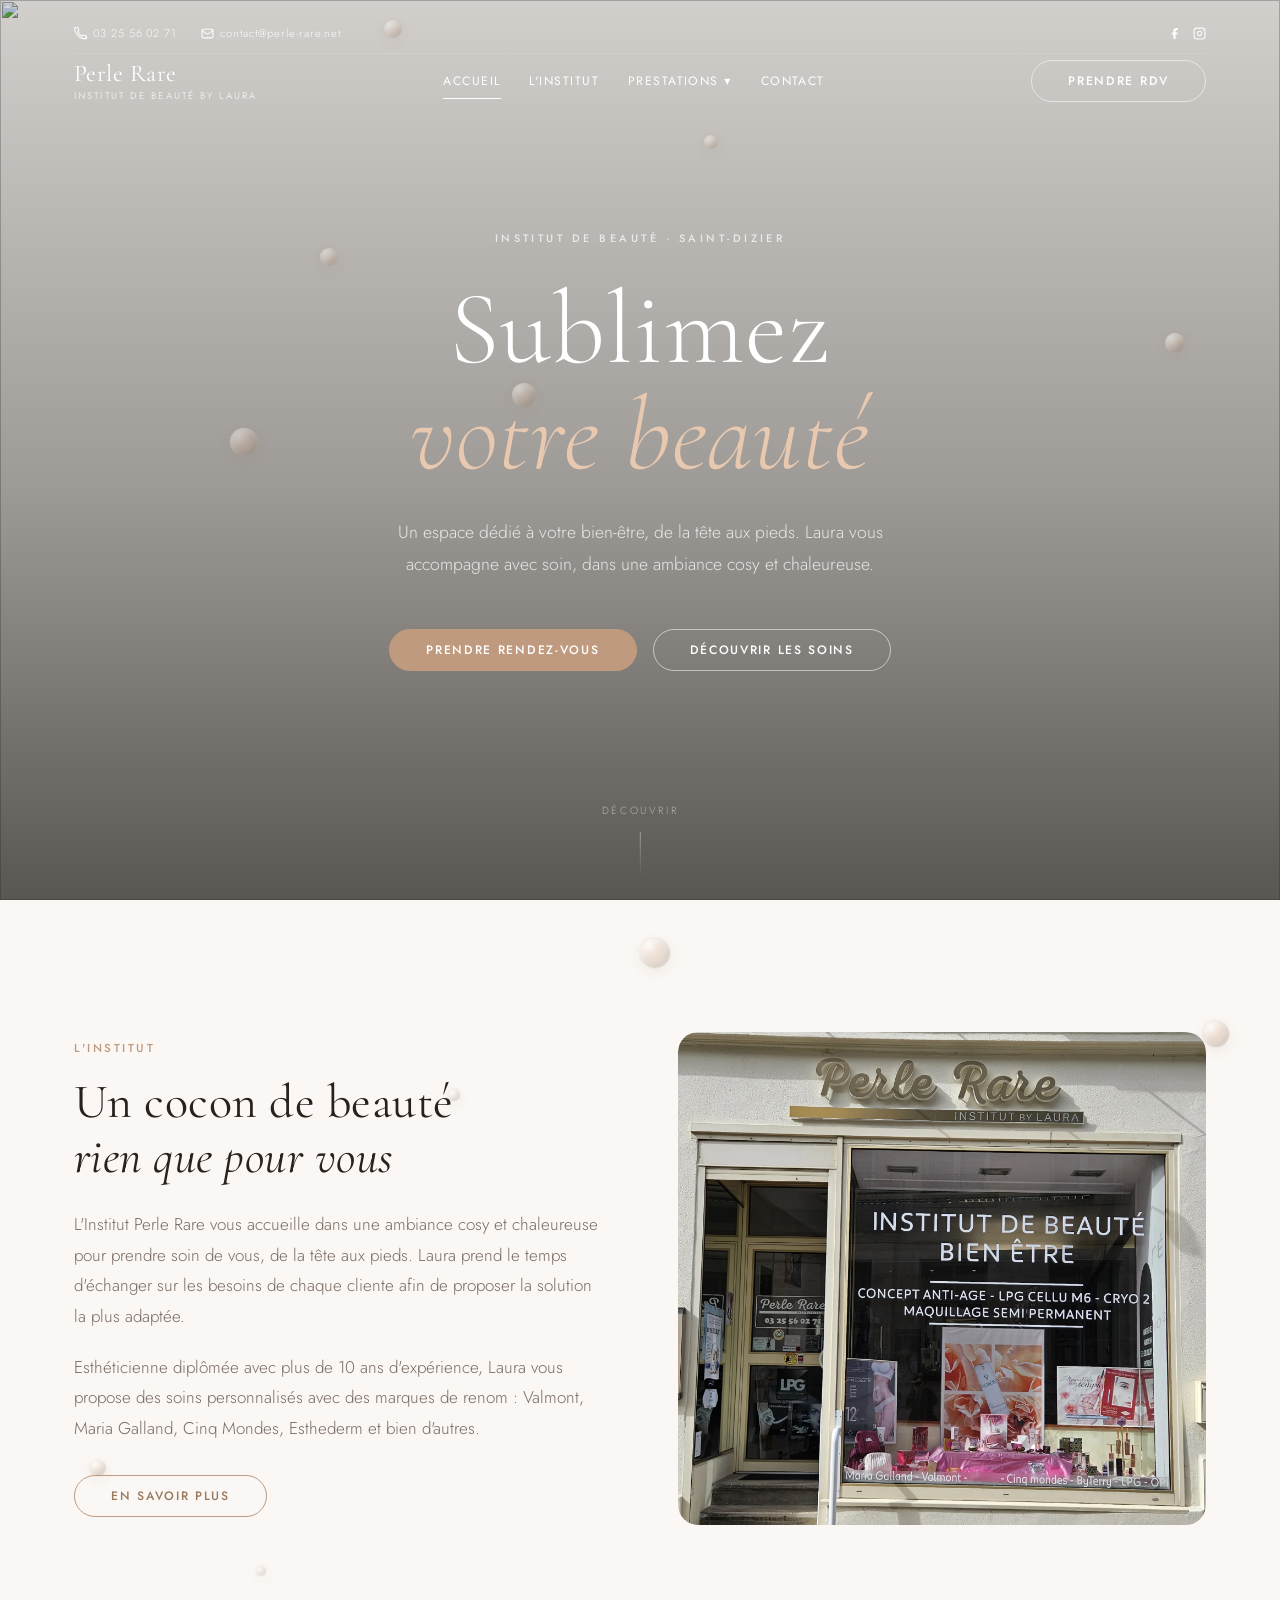
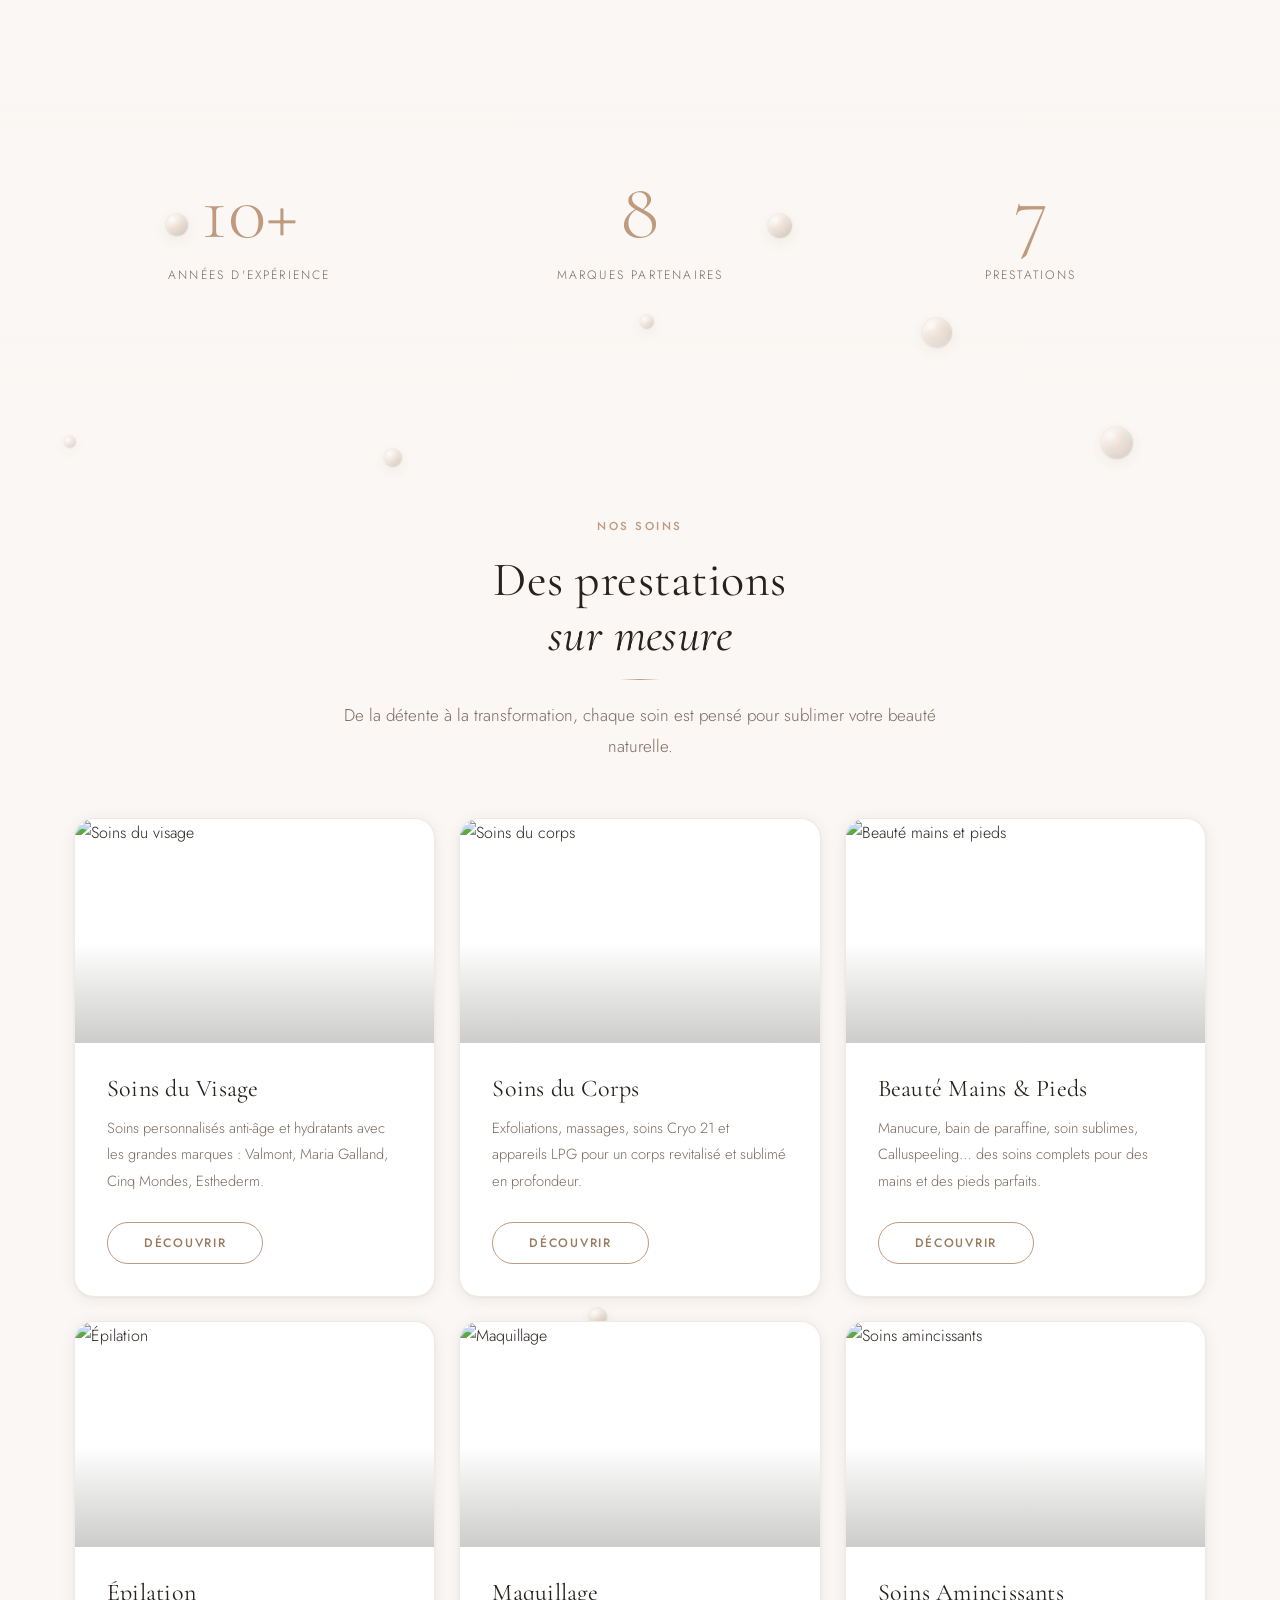
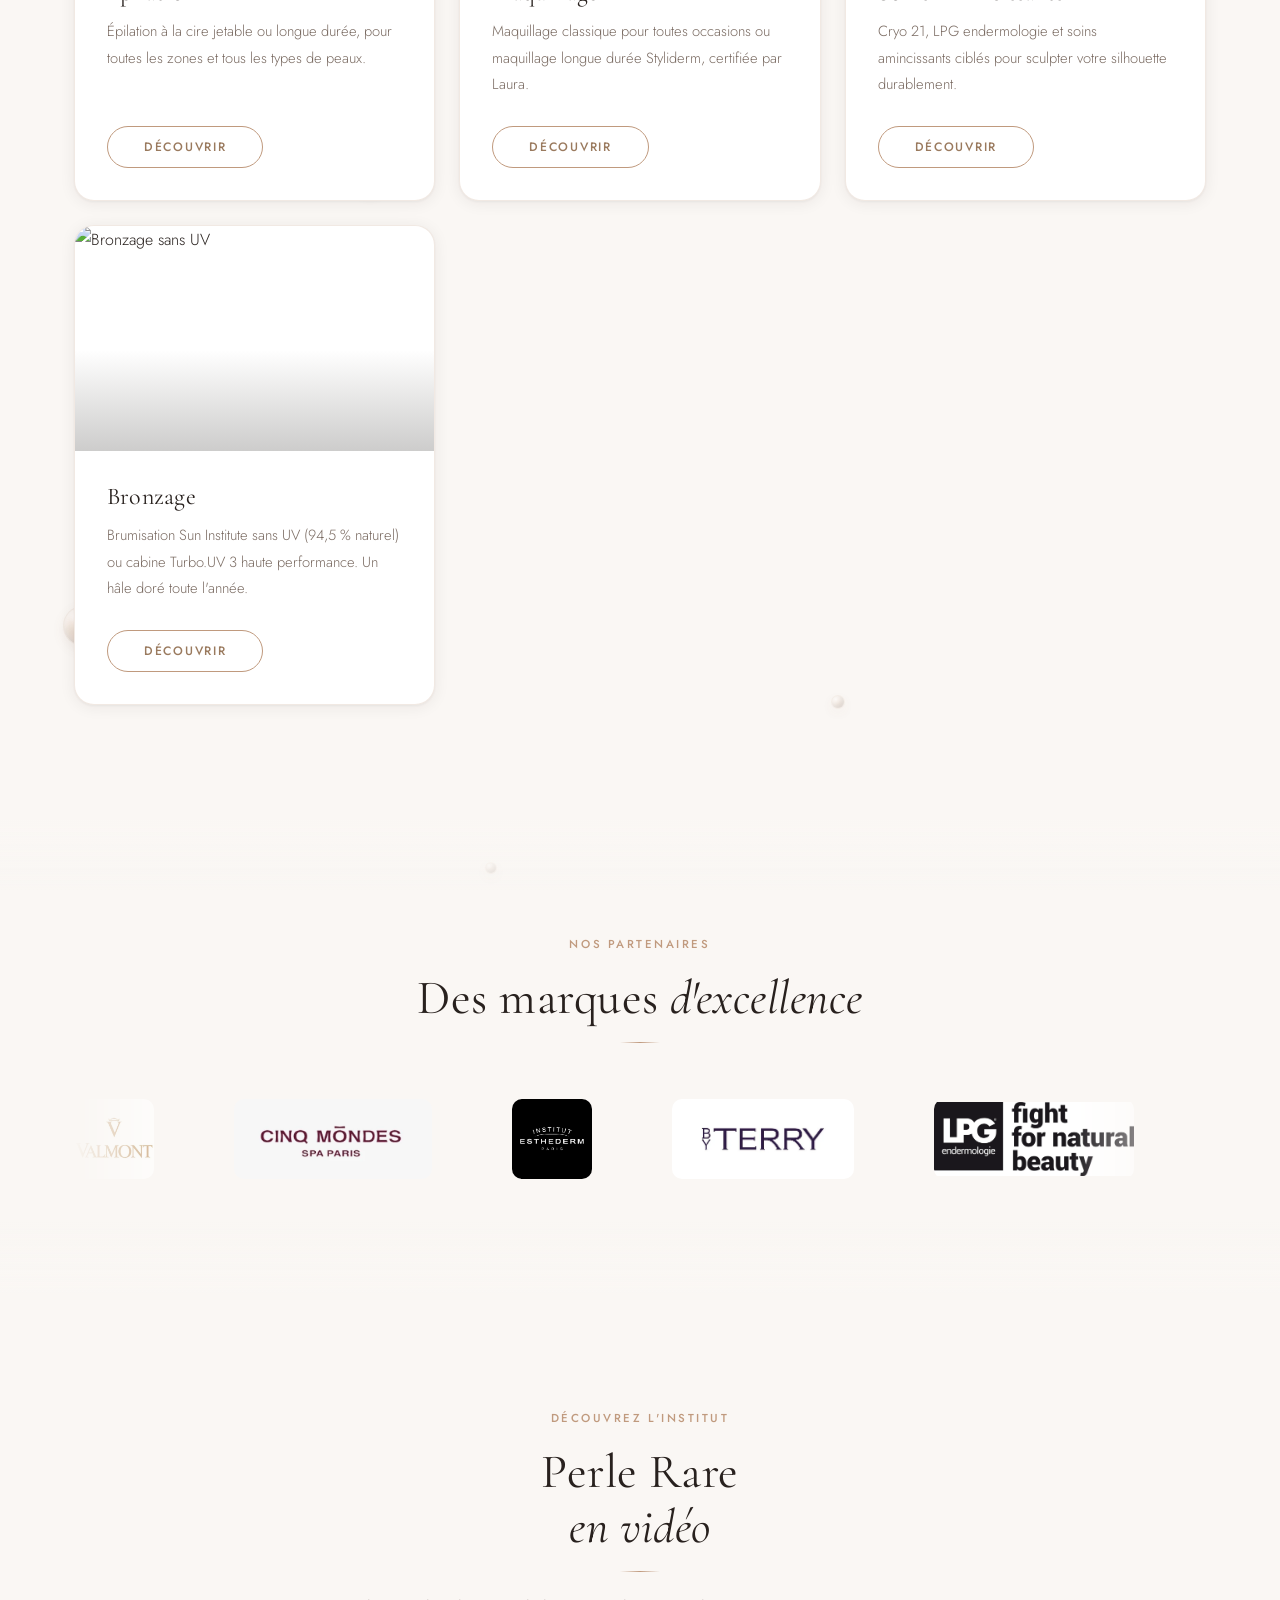
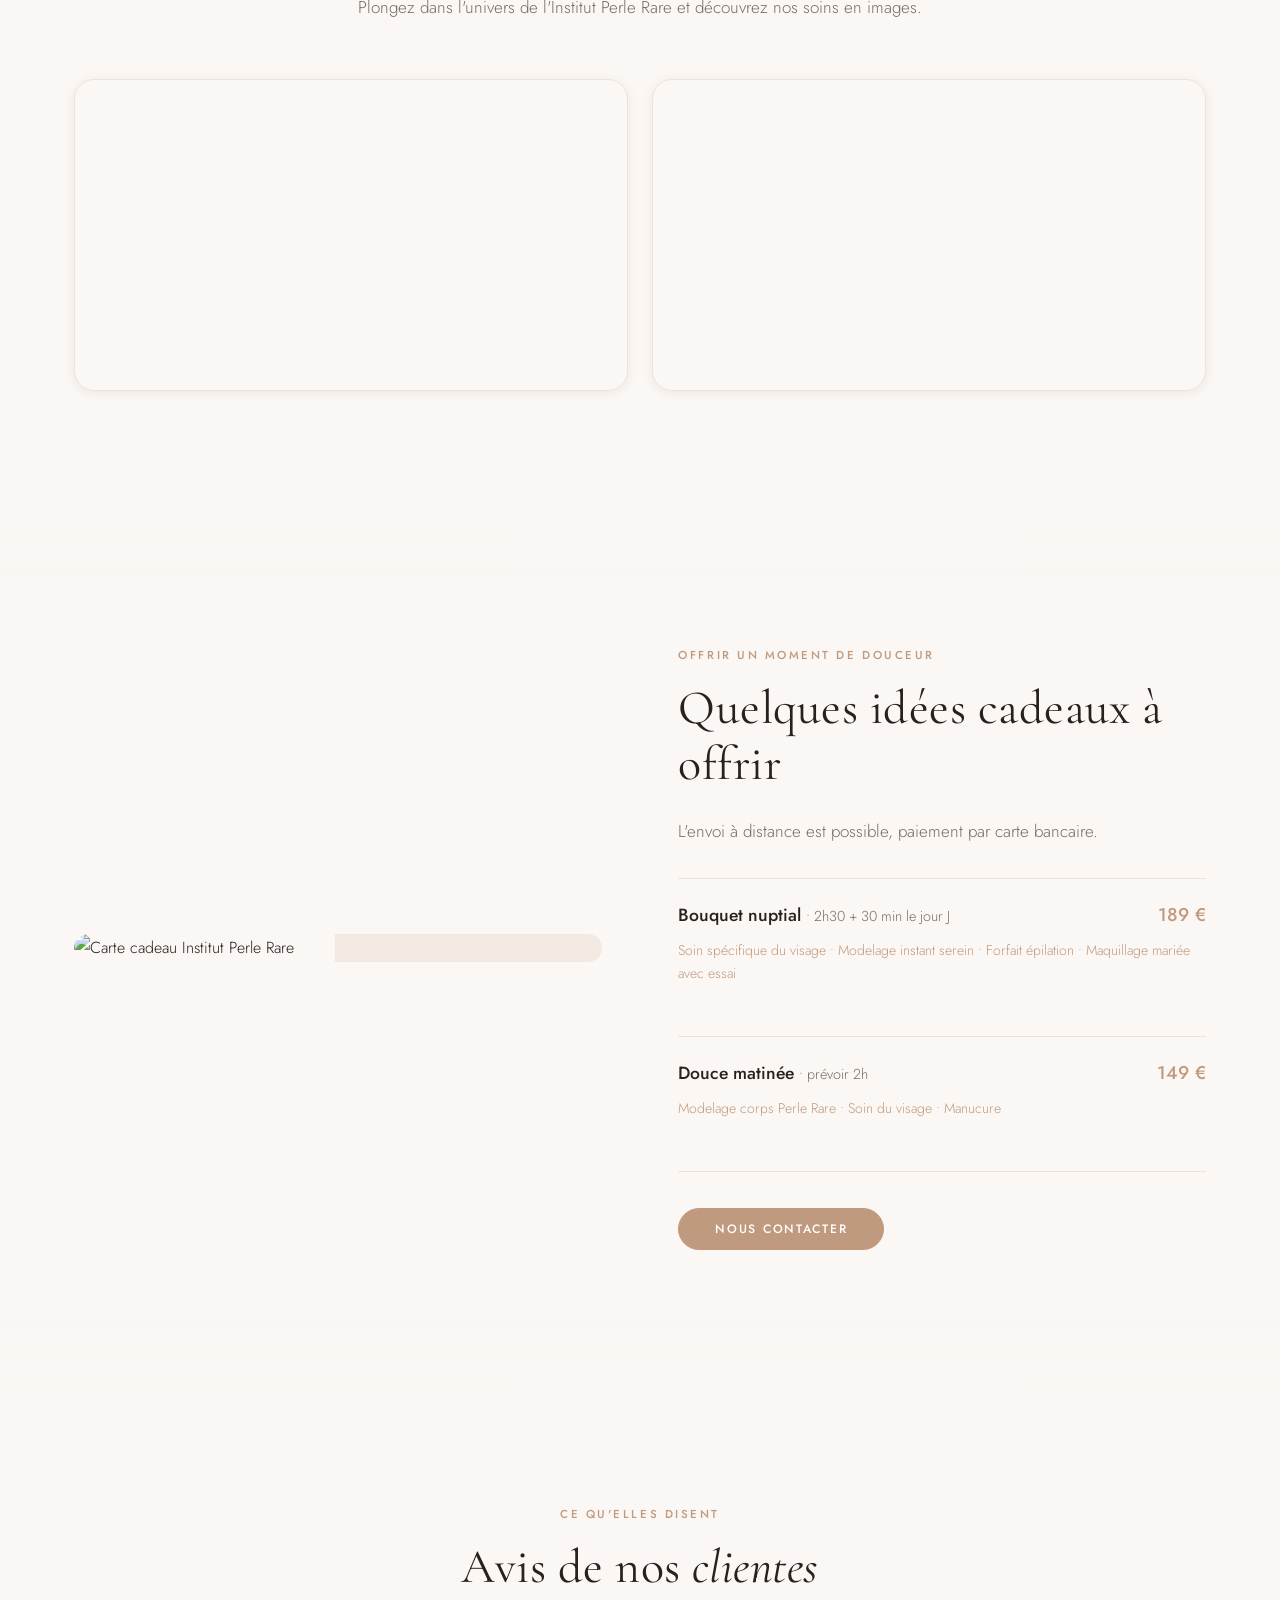
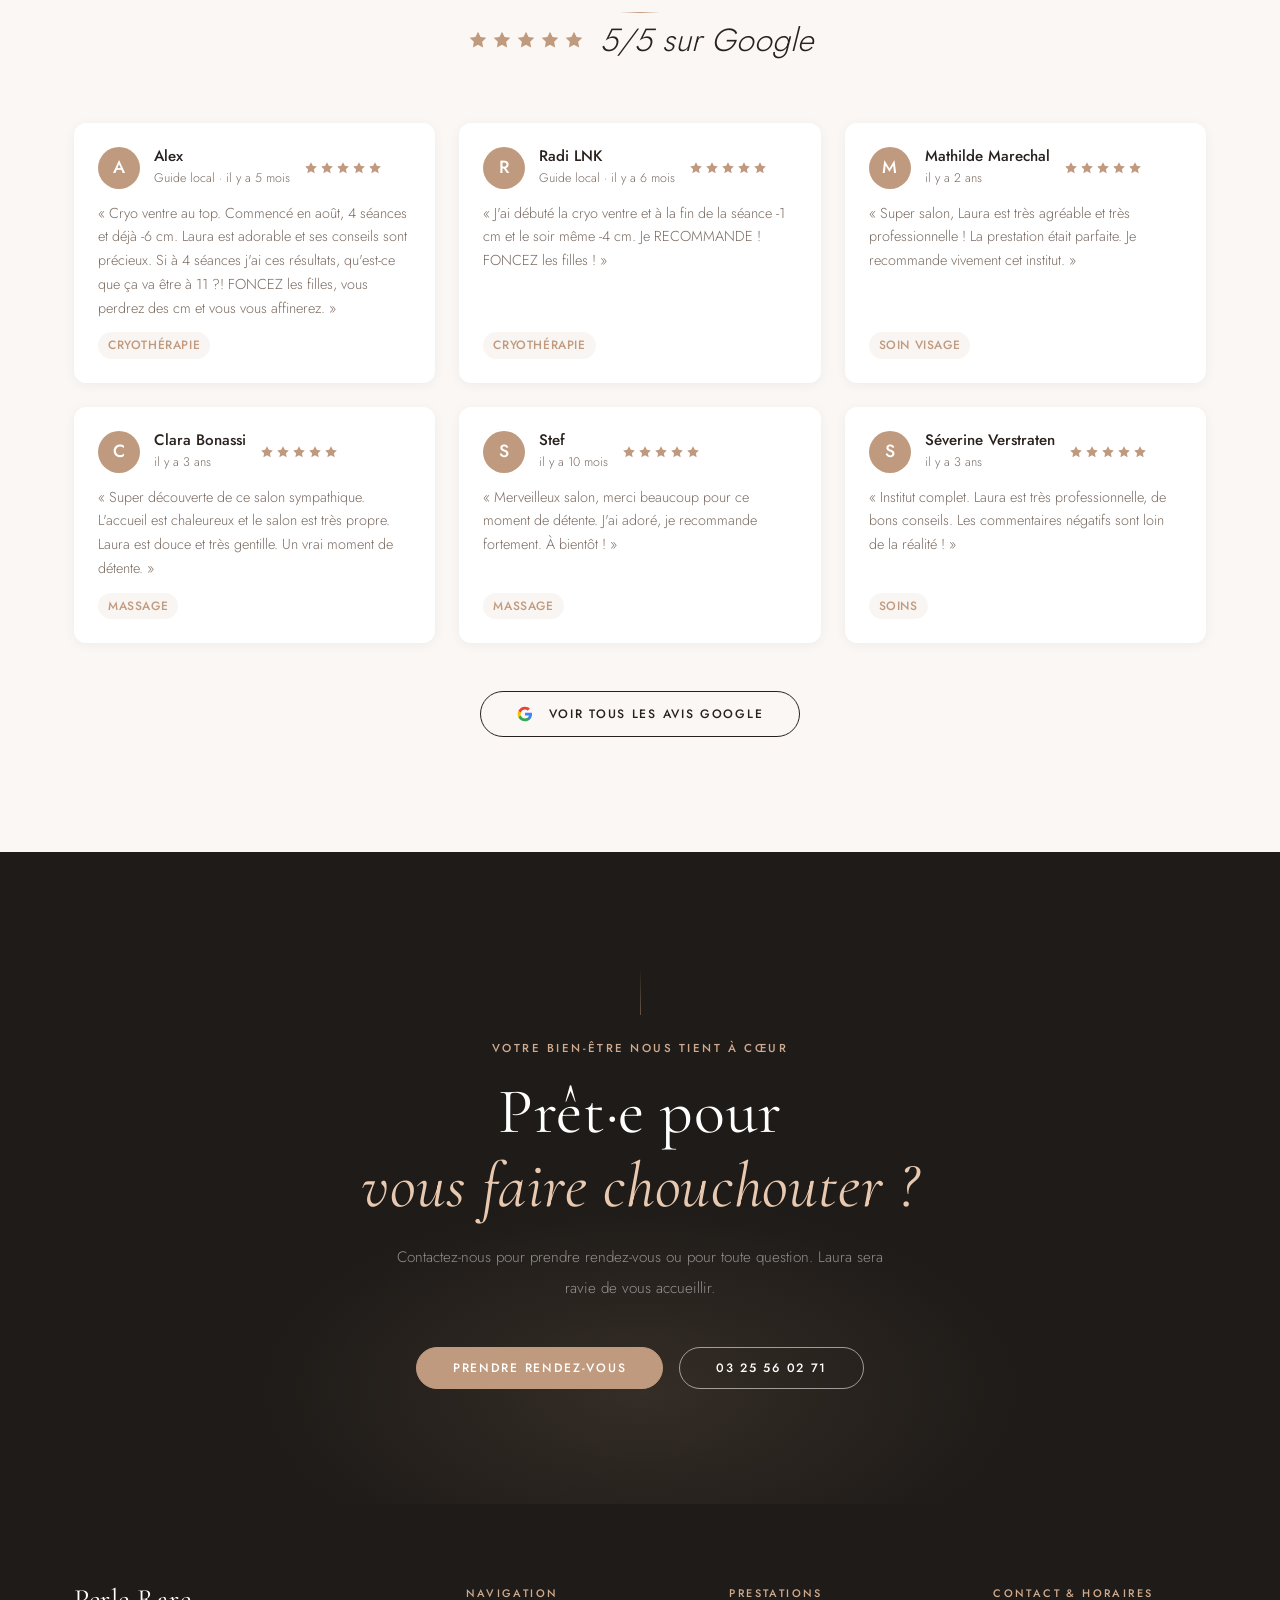
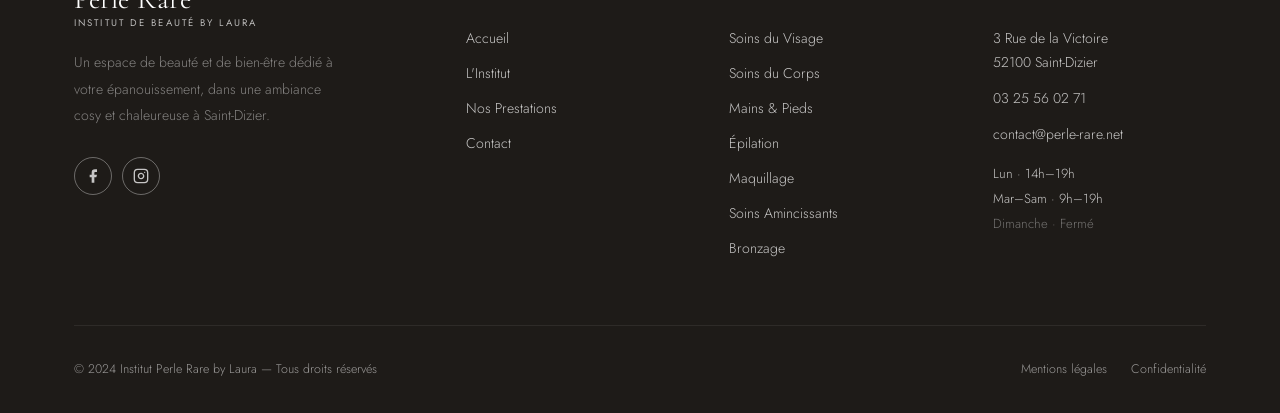
==== commit 85e35b4d: "ok" ====
--- a/index.html
+++ b/index.html
@@ -4,6 +4,7 @@
 <head>
   <meta charset="UTF-8">
   <link rel="icon" type="image/svg+xml" href="favicon.svg">
+  <link rel="preload" as="image" fetchpriority="high" href="https://images.unsplash.com/photo-1540555700478-4be289fbecef?w=1400&q=75&auto=format&fit=crop">
   <meta name="viewport" content="width=device-width, initial-scale=1.0">
   <title>Institut Perle Rare By Laura — Soins esthétiques à Saint-Dizier</title>
   <meta name="description"
@@ -22,6 +23,7 @@
   <link rel="preload" as="font" type="font/woff2" href="fonts/cg-italic-latin.woff2" crossorigin>
   <!-- Preconnect CDN image externe -->
   <link rel="preconnect" href="https://images.unsplash.com">
+  <link rel="stylesheet" href="css/fonts.css">
   <link rel="stylesheet" href="css/style.css">
   <!-- Open Graph -->
   <meta property="og:title" content="Institut Perle Rare By Laura">
@@ -225,8 +227,8 @@
 
   <!-- ===== HERO ===== -->
   <section class="hero">
-    <div class="hero__bg"
-      style="background-image: url('https://images.unsplash.com/photo-1540555700478-4be289fbecef?w=1920&q=80&auto=format&fit=crop');">
+    <div class="hero__bg">
+    <img src="https://images.unsplash.com/photo-1540555700478-4be289fbecef?w=1400&q=75&auto=format&fit=crop" alt="" fetchpriority="high" decoding="sync">
     </div>
     <!-- REMPLACEMENT : utilisez votre propre photo hero en remplaçant l'URL ci-dessus -->
     <div class="hero__overlay"></div>
--- a/css/fonts.css
+++ b/css/fonts.css
@@ -0,0 +1,72 @@
+/* ===== SELF-HOSTED FONTS ===== */
+/* Cormorant Garamond — Italic (latin-ext) */
+@font-face {
+  font-family: 'Cormorant Garamond';
+  font-style: italic;
+  font-weight: 300 600;
+  font-display: swap;
+  src: url('../fonts/cg-italic-latin-ext.woff2') format('woff2');
+  unicode-range: U+0100-02BA, U+02BD-02C5, U+02C7-02CC, U+02CE-02D7, U+02DD-02FF,
+    U+0304, U+0308, U+0329, U+1D00-1DBF, U+1E00-1E9F, U+1EF2-1EFF, U+2020,
+    U+20A0-20AB, U+20AD-20C0, U+2113, U+2C60-2C7F, U+A720-A7FF;
+}
+
+/* Cormorant Garamond — Italic (latin) */
+@font-face {
+  font-family: 'Cormorant Garamond';
+  font-style: italic;
+  font-weight: 300 600;
+  font-display: swap;
+  src: url('../fonts/cg-italic-latin.woff2') format('woff2');
+  unicode-range: U+0000-00FF, U+0131, U+0152-0153, U+02BB-02BC, U+02C6, U+02DA,
+    U+02DC, U+0304, U+0308, U+0329, U+2000-206F, U+20AC, U+2122, U+2191, U+2193,
+    U+2212, U+2215, U+FEFF, U+FFFD;
+}
+
+/* Cormorant Garamond — Normal (latin-ext) */
+@font-face {
+  font-family: 'Cormorant Garamond';
+  font-style: normal;
+  font-weight: 300 600;
+  font-display: swap;
+  src: url('../fonts/cg-normal-latin-ext.woff2') format('woff2');
+  unicode-range: U+0100-02BA, U+02BD-02C5, U+02C7-02CC, U+02CE-02D7, U+02DD-02FF,
+    U+0304, U+0308, U+0329, U+1D00-1DBF, U+1E00-1E9F, U+1EF2-1EFF, U+2020,
+    U+20A0-20AB, U+20AD-20C0, U+2113, U+2C60-2C7F, U+A720-A7FF;
+}
+
+/* Cormorant Garamond — Normal (latin) */
+@font-face {
+  font-family: 'Cormorant Garamond';
+  font-style: normal;
+  font-weight: 300 600;
+  font-display: swap;
+  src: url('../fonts/cg-normal-latin.woff2') format('woff2');
+  unicode-range: U+0000-00FF, U+0131, U+0152-0153, U+02BB-02BC, U+02C6, U+02DA,
+    U+02DC, U+0304, U+0308, U+0329, U+2000-206F, U+20AC, U+2122, U+2191, U+2193,
+    U+2212, U+2215, U+FEFF, U+FFFD;
+}
+
+/* Jost — Normal (latin-ext) */
+@font-face {
+  font-family: 'Jost';
+  font-style: normal;
+  font-weight: 300 600;
+  font-display: swap;
+  src: url('../fonts/jost-latin-ext.woff2') format('woff2');
+  unicode-range: U+0100-02BA, U+02BD-02C5, U+02C7-02CC, U+02CE-02D7, U+02DD-02FF,
+    U+0304, U+0308, U+0329, U+1D00-1DBF, U+1E00-1E9F, U+1EF2-1EFF, U+2020,
+    U+20A0-20AB, U+20AD-20C0, U+2113, U+2C60-2C7F, U+A720-A7FF;
+}
+
+/* Jost — Normal (latin) */
+@font-face {
+  font-family: 'Jost';
+  font-style: normal;
+  font-weight: 300 600;
+  font-display: swap;
+  src: url('../fonts/jost-latin.woff2') format('woff2');
+  unicode-range: U+0000-00FF, U+0131, U+0152-0153, U+02BB-02BC, U+02C6, U+02DA,
+    U+02DC, U+0304, U+0308, U+0329, U+2000-206F, U+20AC, U+2122, U+2191, U+2193,
+    U+2212, U+2215, U+FEFF, U+FFFD;
+}
--- a/css/style.css
+++ b/css/style.css
@@ -4,8 +4,6 @@
    Inspiration : Goldust Spa
    ============================================ */
 
-/* Fonts auto-hébergées */
-@import url("fonts.css");
 
 /* ===== VARIABLES ===== */
 :root {
@@ -780,10 +778,15 @@
 .hero__bg {
   position: absolute;
   inset: 0;
-  background-size: cover;
-  background-position: center;
-  background-attachment: fixed;
-  will-change: transform;
+}
+
+.hero__bg img {
+  position: absolute;
+  inset: 0;
+  width: 100%;
+  height: 100%;
+  object-fit: cover;
+  object-position: center;
 }
 
 .hero__overlay {
@@ -893,9 +896,16 @@
 .page-hero__bg {
   position: absolute;
   inset: 0;
-  background-size: cover;
-  background-position: center;
   animation: heroZoom 8s ease-out forwards;
+}
+
+.page-hero__bg img {
+  position: absolute;
+  inset: 0;
+  width: 100%;
+  height: 100%;
+  object-fit: cover;
+  object-position: center;
 }
 
 .page-hero__overlay {
@@ -2006,13 +2016,6 @@
     grid-template-columns: 1fr 1fr;
   }
 
-  .hero__bg {
-    background-attachment: scroll;
-  }
-
-  .page-hero__bg {
-    background-attachment: scroll;
-  }
 }
 
 @media (max-width: 480px) {
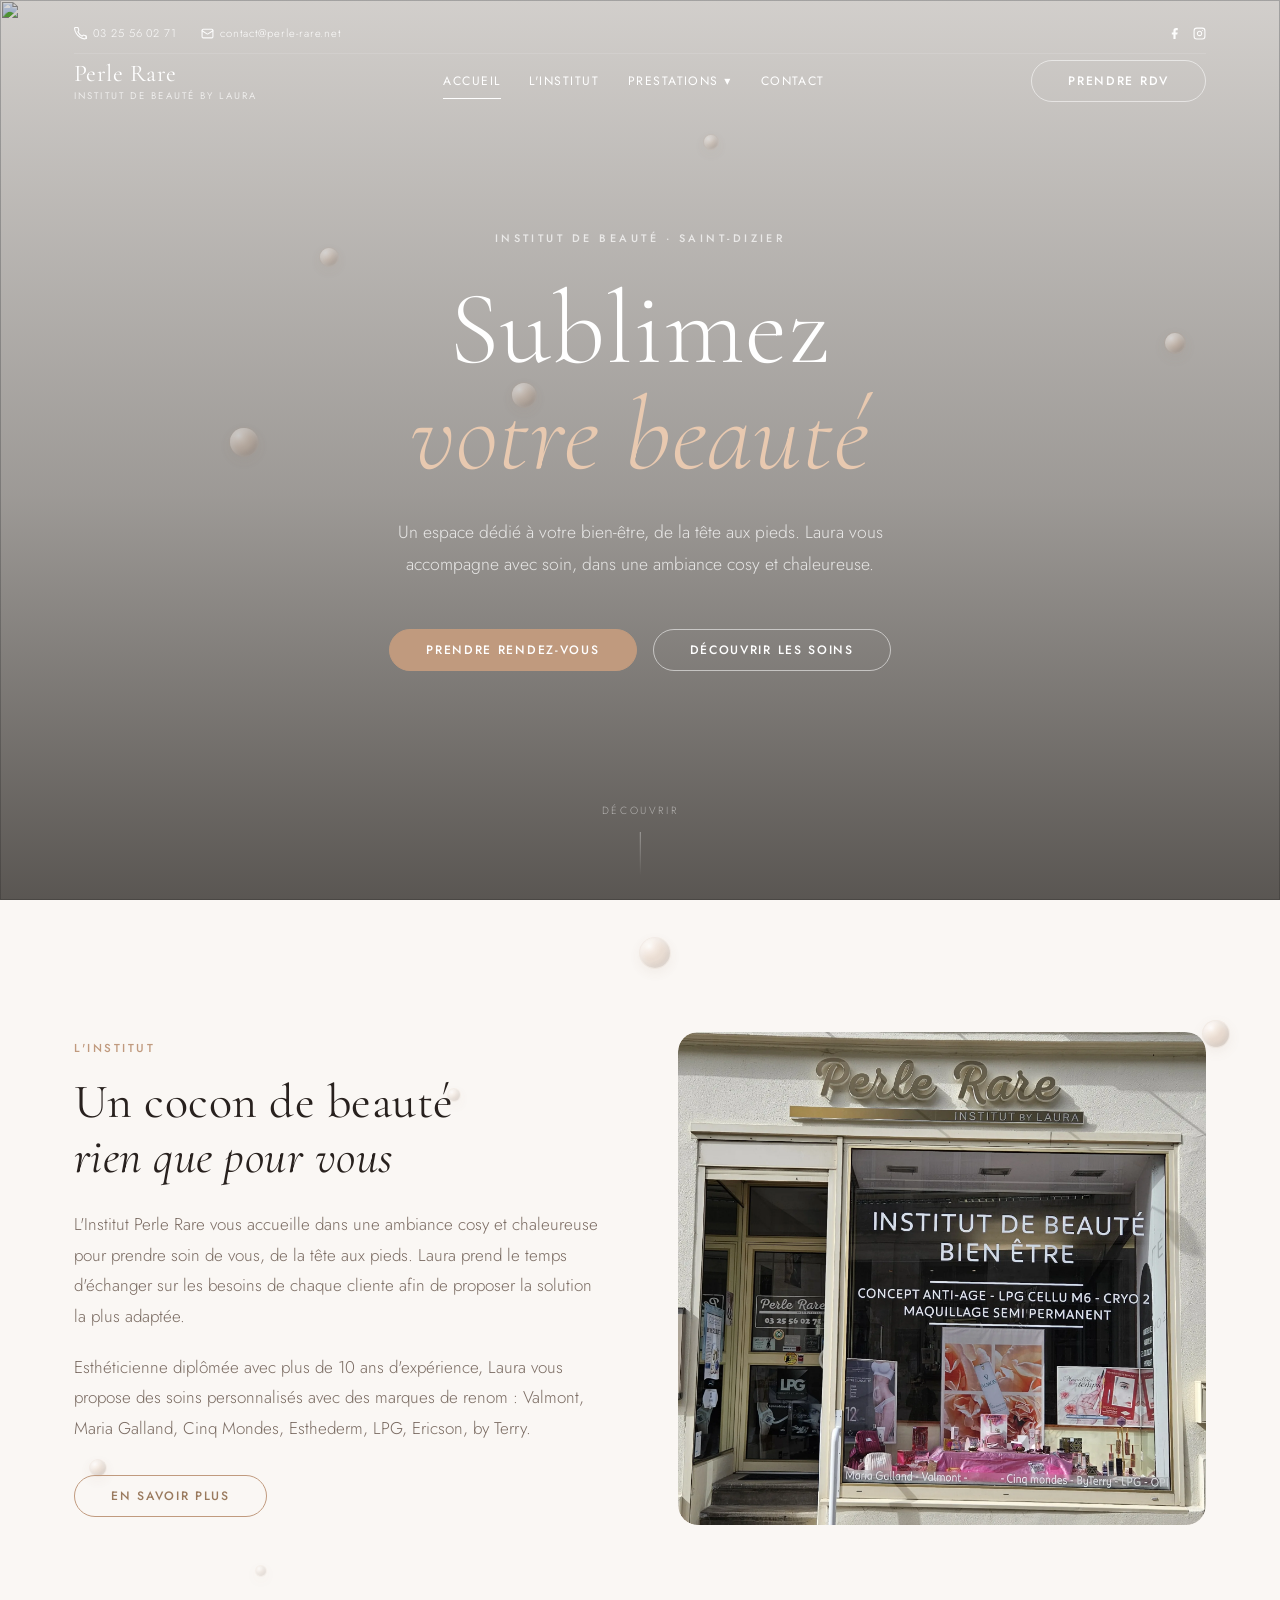
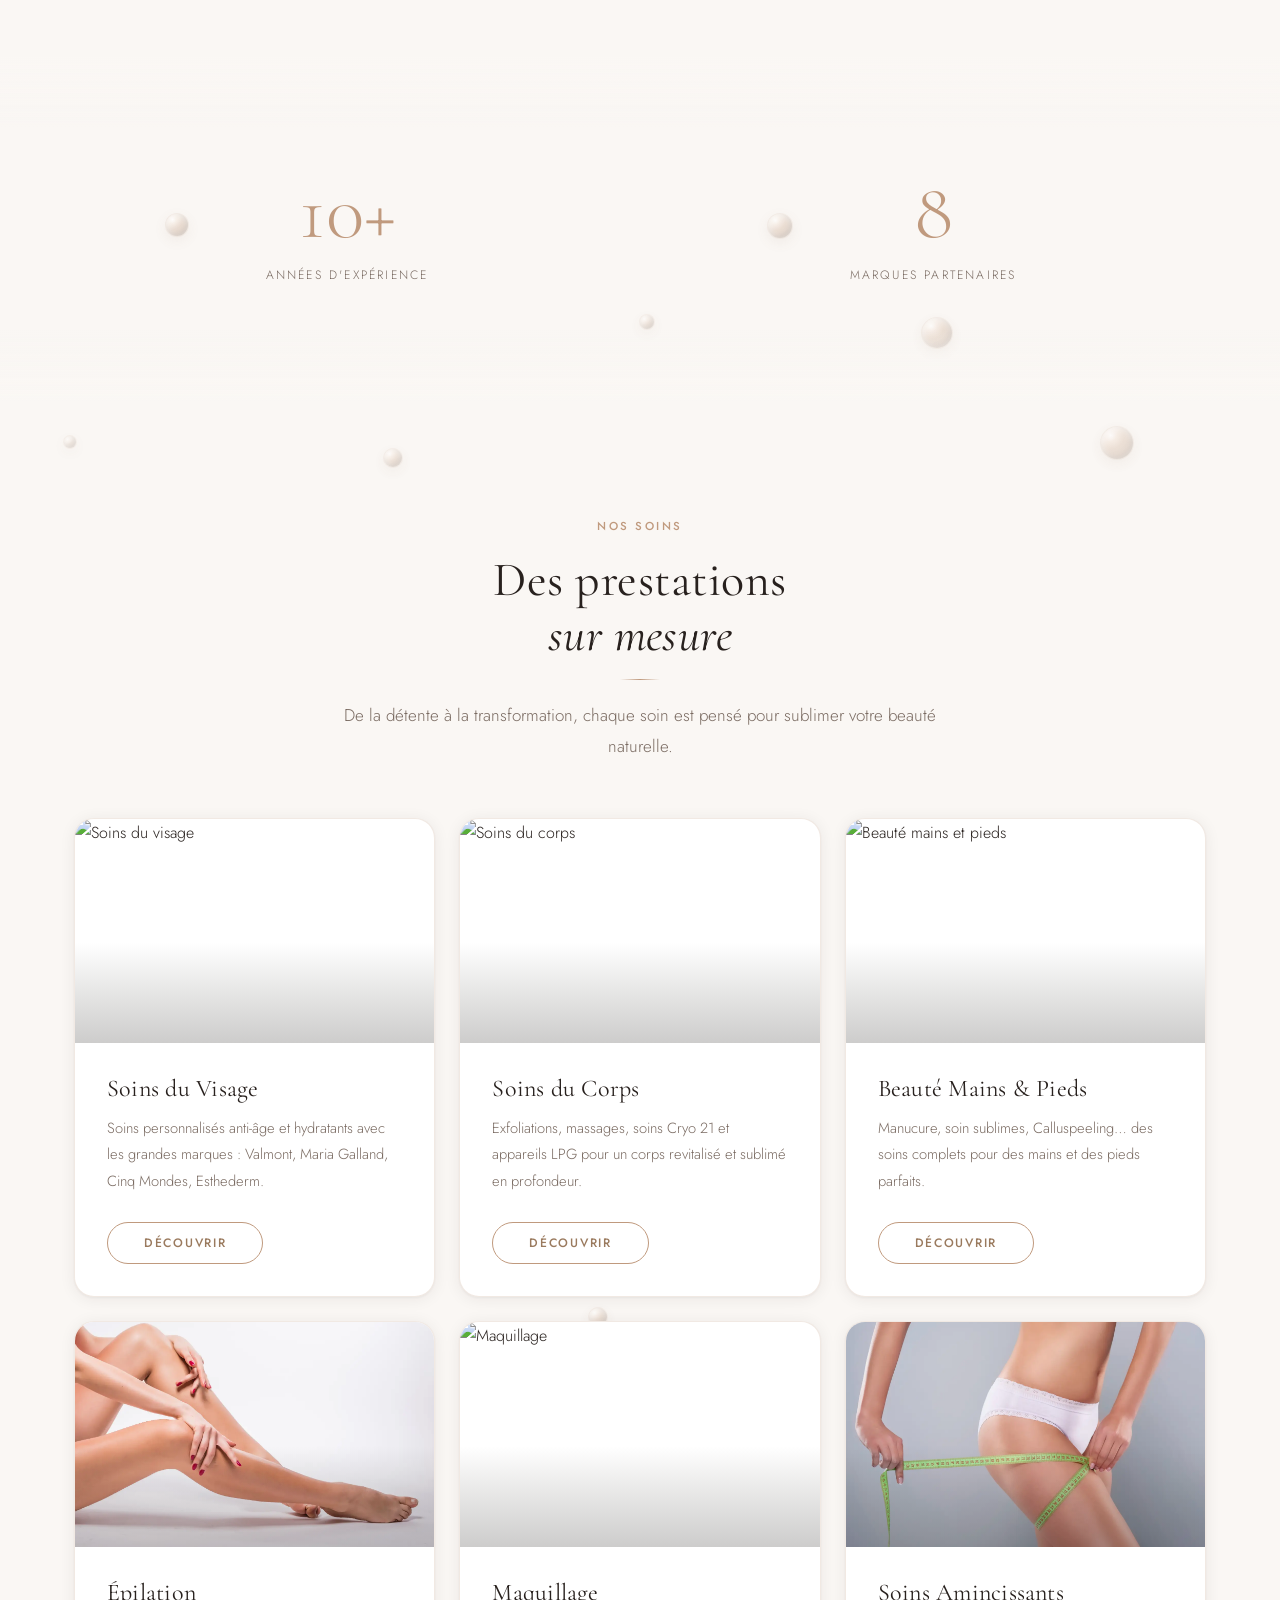
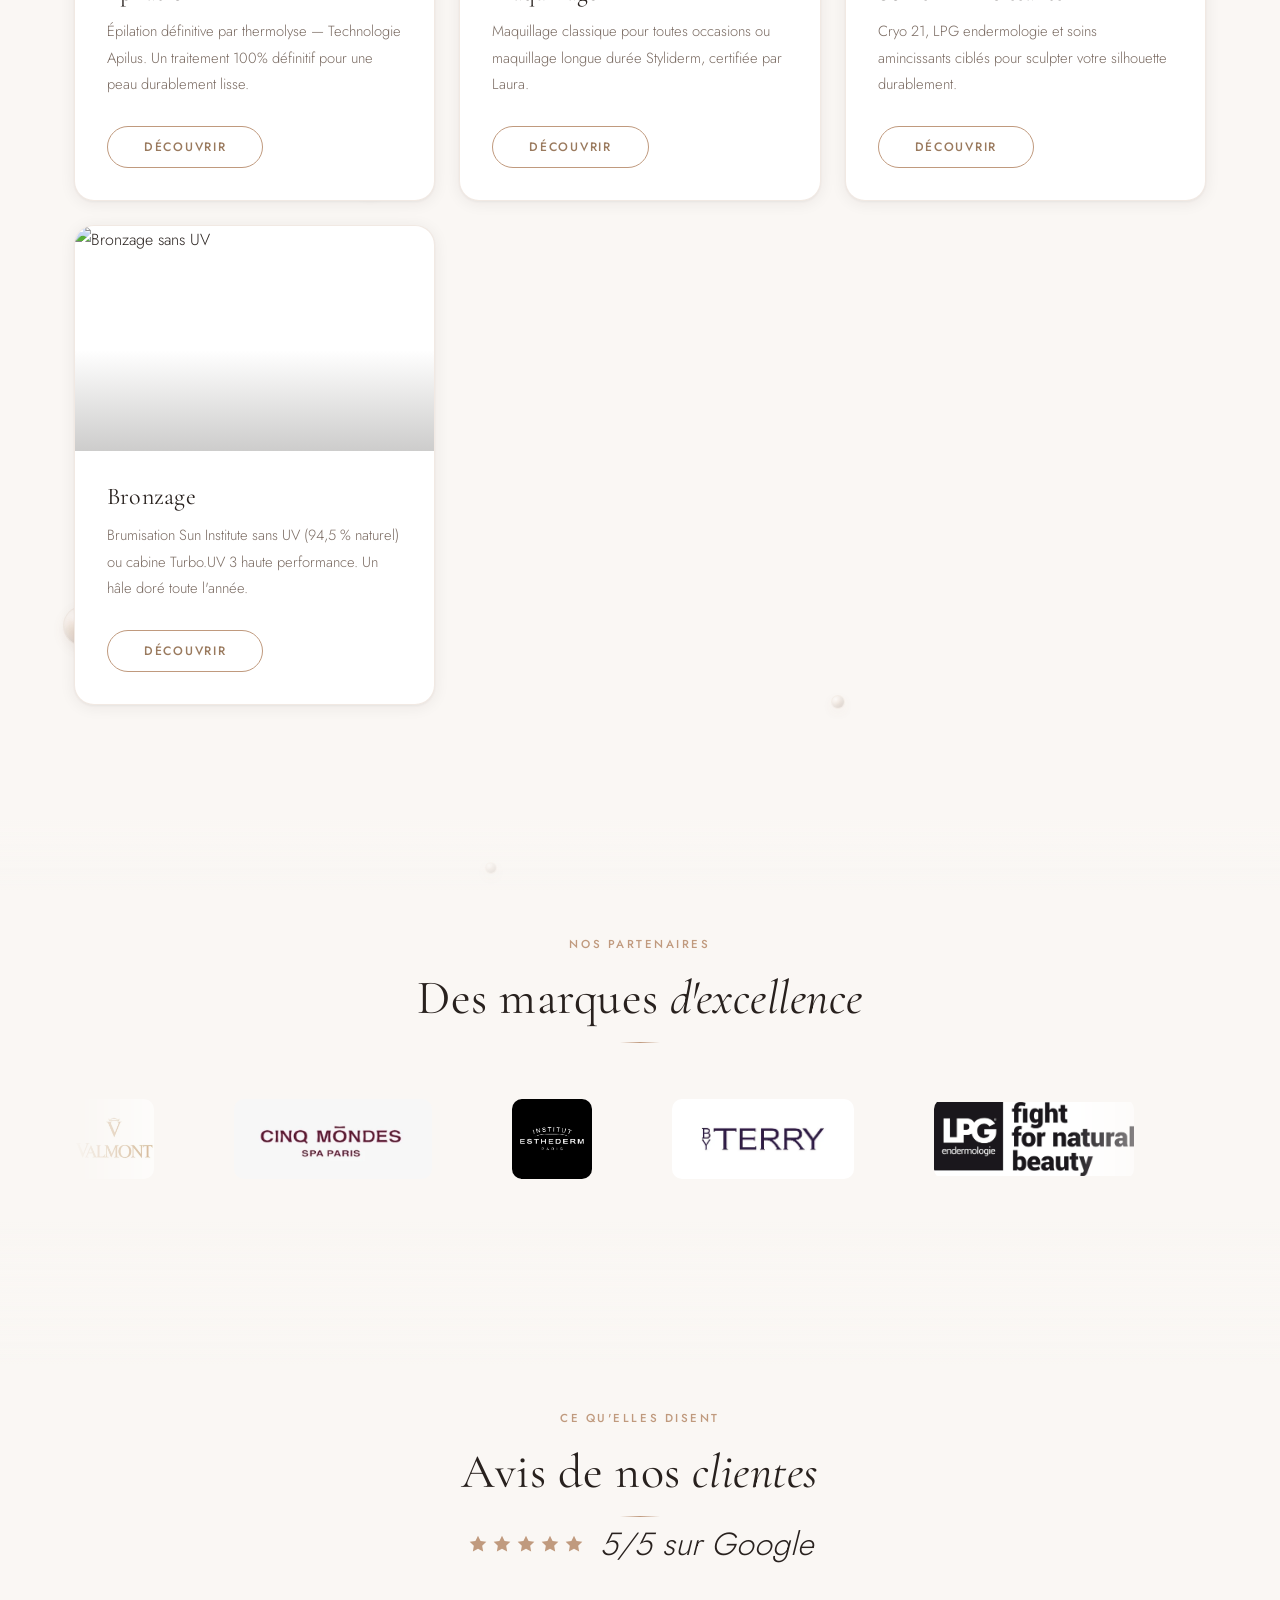
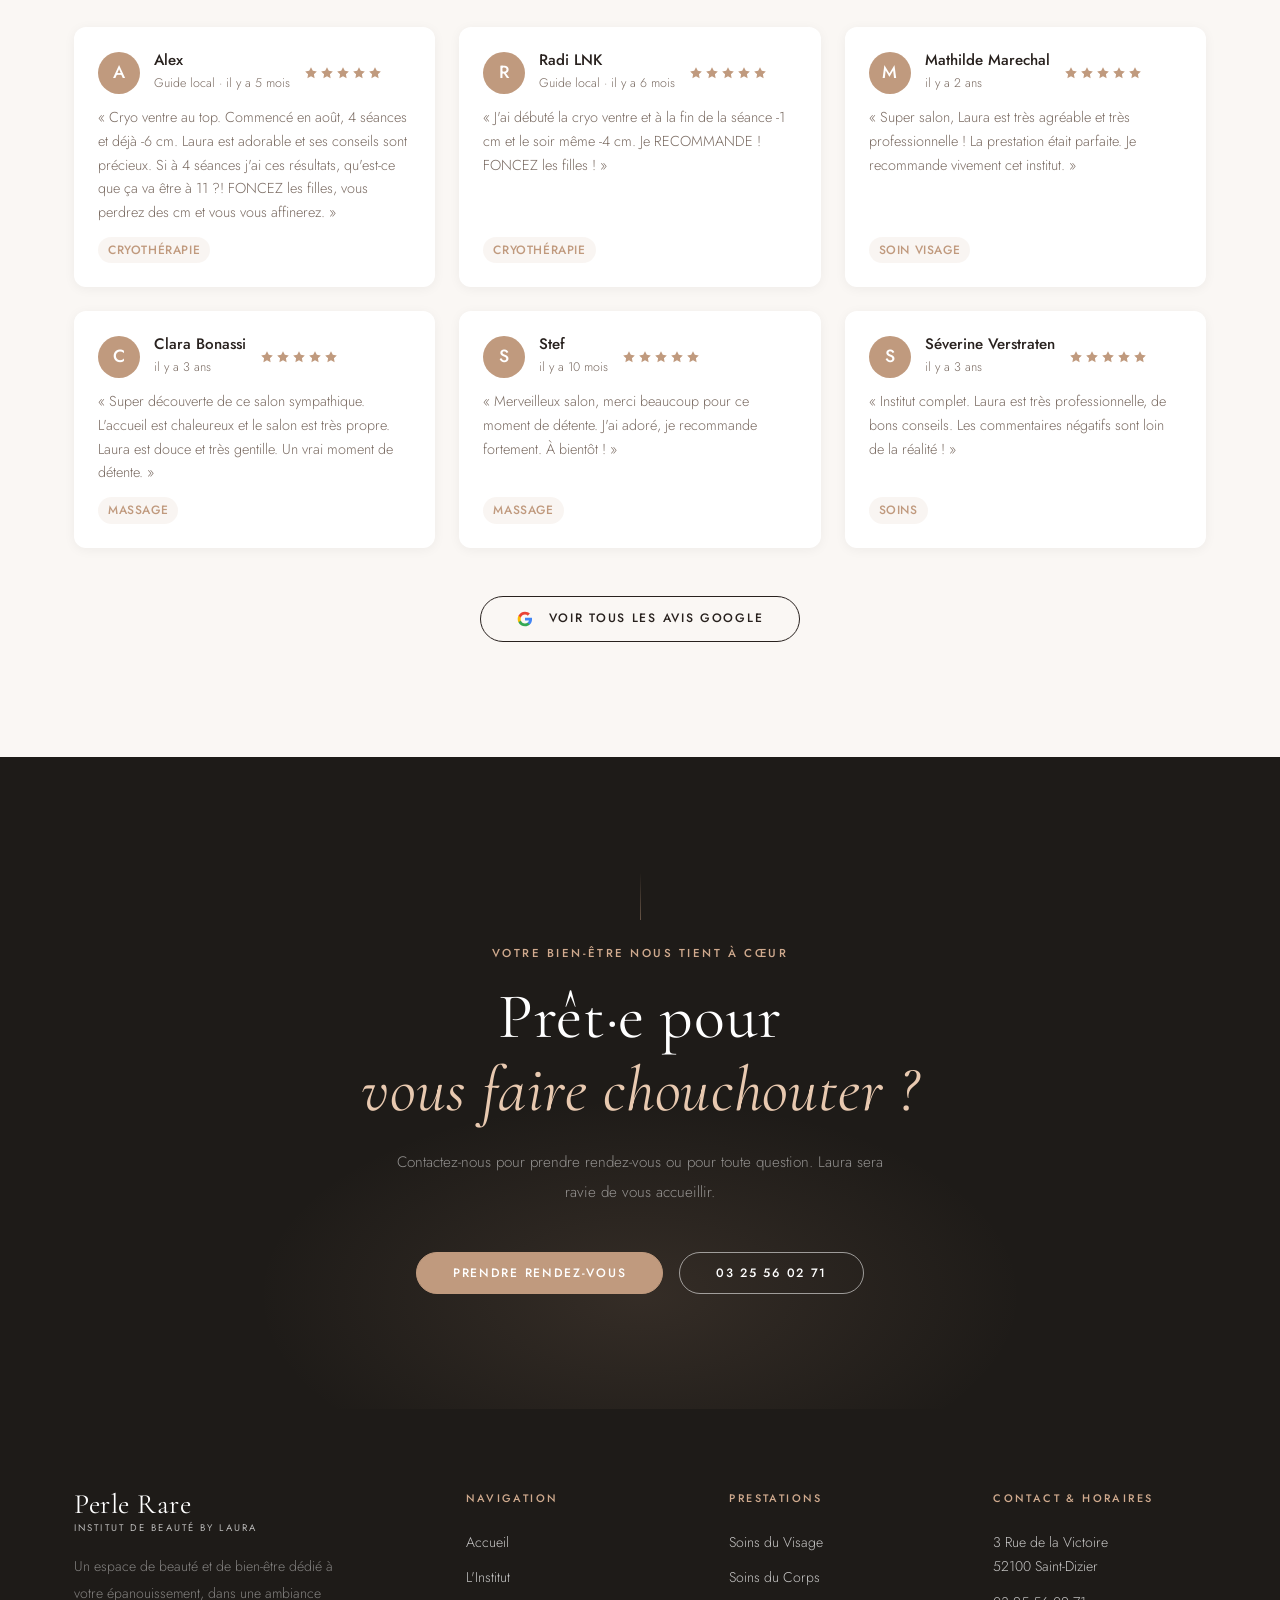
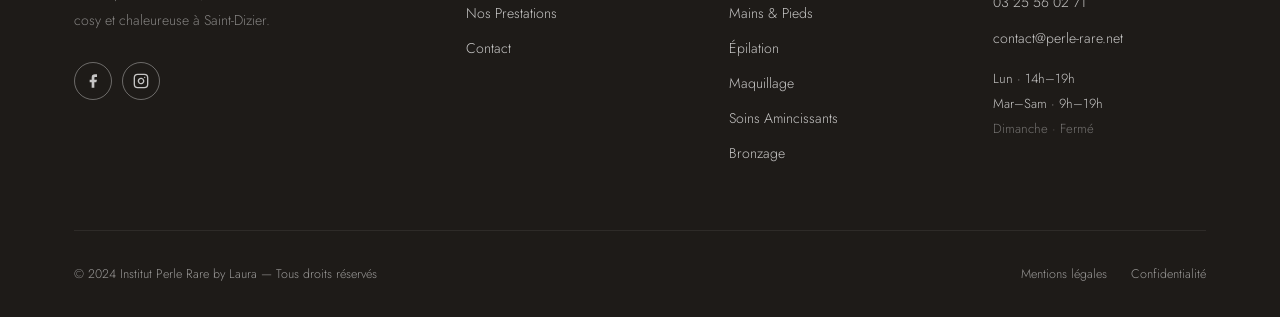
==== commit 3bf3b955: "modifs laura" ====
--- a/index.html
+++ b/index.html
@@ -4,7 +4,8 @@
 <head>
   <meta charset="UTF-8">
   <link rel="icon" type="image/svg+xml" href="favicon.svg">
-  <link rel="preload" as="image" fetchpriority="high" href="https://images.unsplash.com/photo-1540555700478-4be289fbecef?w=1400&q=75&auto=format&fit=crop">
+  <link rel="preload" as="image" fetchpriority="high"
+    href="https://images.unsplash.com/photo-1540555700478-4be289fbecef?w=1400&q=75&auto=format&fit=crop">
   <meta name="viewport" content="width=device-width, initial-scale=1.0">
   <title>Institut Perle Rare By Laura — Soins esthétiques à Saint-Dizier</title>
   <meta name="description"
@@ -140,10 +141,12 @@
             <div class="nav__dropdown">
               <a href="soins-visage.html" class="nav__dropdown-link">Soins du Visage</a><a href="soins-corps.html"
                 class="nav__dropdown-link">Soins du Corps</a>
+              <a href="soins-amincissants.html" class="nav__dropdown-link">Soins Amincissants</a>
               <a href="beaute-mains-pieds.html" class="nav__dropdown-link">Beauté Mains &amp; Pieds</a>
               <a href="epilation.html" class="nav__dropdown-link">Épilation</a>
               <a href="maquillage.html" class="nav__dropdown-link">Maquillage</a>
-              <a href="soins-amincissants.html" class="nav__dropdown-link">Soins Amincissants</a>
+
+              <a href="bronzage.html" class="nav__dropdown-link">Bronzage</a>
             </div>
           </div>
           <div class="nav__item">
@@ -165,12 +168,16 @@
 
   <!-- Menu Mobile -->
   <div class="mobile-menu" id="mobileMenu" role="dialog" aria-modal="true">
-  <div class="mobile-menu__top">
-    <a href="index.html" class="logo-text mobile-menu__logo" style="text-decoration:none">Perle Rare<span>Institut By Laura</span></a>
-    <button class="mobile-menu__close" aria-label="Fermer le menu">
-      <svg width="20" height="20" viewBox="0 0 24 24" fill="none" stroke="currentColor" stroke-width="1.5" stroke-linecap="round" stroke-linejoin="round"><path d="M18 6 6 18M6 6l12 12"/></svg>
-    </button>
-  </div>
+    <div class="mobile-menu__top">
+      <a href="index.html" class="logo-text mobile-menu__logo" style="text-decoration:none">Perle Rare<span>Institut By
+          Laura</span></a>
+      <button class="mobile-menu__close" aria-label="Fermer le menu">
+        <svg width="20" height="20" viewBox="0 0 24 24" fill="none" stroke="currentColor" stroke-width="1.5"
+          stroke-linecap="round" stroke-linejoin="round">
+          <path d="M18 6 6 18M6 6l12 12" />
+        </svg>
+      </button>
+    </div>
     <nav>
       <a href="index.html" class="mobile-menu__link">Accueil</a>
       <a href="institut.html" class="mobile-menu__link">L'Institut</a>
@@ -178,10 +185,12 @@
       <div class="mobile-menu__sub" style="display:none">
         <a href="soins-visage.html" class="mobile-menu__sub-link">Soins du Visage</a><a href="soins-corps.html"
           class="mobile-menu__sub-link">Soins du Corps</a>
+        <a href="soins-amincissants.html" class="mobile-menu__sub-link">Soins Amincissants</a>
         <a href="beaute-mains-pieds.html" class="mobile-menu__sub-link">Beauté Mains &amp; Pieds</a>
         <a href="epilation.html" class="mobile-menu__sub-link">Épilation</a>
         <a href="maquillage.html" class="mobile-menu__sub-link">Maquillage</a>
-        <a href="soins-amincissants.html" class="mobile-menu__sub-link">Soins Amincissants</a>
+
+        <a href="bronzage.html" class="mobile-menu__sub-link">Bronzage</a>
       </div>
       <a href="contact.html" class="mobile-menu__link">Contact</a>
     </nav>
@@ -228,7 +237,8 @@
   <!-- ===== HERO ===== -->
   <section class="hero">
     <div class="hero__bg">
-    <img src="https://images.unsplash.com/photo-1540555700478-4be289fbecef?w=1400&q=75&auto=format&fit=crop" alt="" fetchpriority="high" decoding="sync">
+      <img src="https://images.unsplash.com/photo-1540555700478-4be289fbecef?w=1400&q=75&auto=format&fit=crop" alt=""
+        fetchpriority="high" decoding="sync">
     </div>
     <!-- REMPLACEMENT : utilisez votre propre photo hero en remplaçant l'URL ci-dessus -->
     <div class="hero__overlay"></div>
@@ -261,7 +271,7 @@
             tête aux pieds. Laura prend le temps d'échanger sur les besoins de chaque cliente afin de proposer la
             solution la plus adaptée.</p>
           <p>Esthéticienne diplômée avec plus de 10 ans d'expérience, Laura vous propose des soins personnalisés avec
-            des marques de renom : Valmont, Maria Galland, Cinq Mondes, Esthederm et bien d'autres.</p>
+            des marques de renom : Valmont, Maria Galland, Cinq Mondes, Esthederm, LPG, Ericson, by Terry.</p>
           <a href="institut.html" class="btn btn--outline-dark">En savoir plus</a>
         </div>
         <div class="split__visual">
@@ -289,10 +299,10 @@
           <span class="stat__number">5★</span>
           <span class="stat__label">Avis clients</span>
         </div> -->
-        <div data-reveal data-reveal-delay="4">
+        <!-- <div data-reveal data-reveal-delay="4">
           <span class="stat__number">7</span>
           <span class="stat__label">Prestations</span>
-        </div>
+        </div> -->
       </div>
     </div>
   </section>
@@ -341,7 +351,7 @@
           </div>
           <div class="card__body">
             <h3>Beauté Mains &amp; Pieds</h3>
-            <p>Manucure, bain de paraffine, soin sublimes, Calluspeeling… des soins complets pour des mains et des pieds
+            <p>Manucure, soin sublimes, Calluspeeling… des soins complets pour des mains et des pieds
               parfaits.</p>
             <a href="beaute-mains-pieds.html" class="btn btn--outline-dark">Découvrir</a>
           </div>
@@ -349,12 +359,15 @@
 
         <article class="card" data-reveal data-reveal-delay="4">
           <div class="card__img">
-            <img src="https://images.unsplash.com/photo-1570172619644-dfd03ed5d881?w=600&q=80&auto=format&fit=crop"
-              alt="Épilation" loading="lazy">
+            <picture>
+              <source srcset="./images/optimisees/epilation.webp" type="image/webp">
+              <img src="./images/optimisees/epilation.jpg" alt="Épilation — Institut Perle Rare by Laura" loading="lazy">
+            </picture>
           </div>
           <div class="card__body">
             <h3>Épilation</h3>
-            <p>Épilation à la cire jetable ou longue durée, pour toutes les zones et tous les types de peaux.</p>
+            <p>Épilation définitive par thermolyse — Technologie Apilus. Un traitement 100% définitif pour une peau
+              durablement lisse.</p>
             <a href="epilation.html" class="btn btn--outline-dark">Découvrir</a>
           </div>
         </article>
@@ -373,8 +386,10 @@
 
         <article class="card" data-reveal data-reveal-delay="6">
           <div class="card__img">
-            <img src="https://images.unsplash.com/photo-1552693673-1bf958298935?w=600&q=80&auto=format&fit=crop"
-              alt="Soins amincissants" loading="lazy">
+            <picture>
+              <source srcset="./images/optimisees/soinsAmincissant.webp" type="image/webp">
+              <img src="./images/optimisees/soinsAmincissant.jpg" alt="Soins amincissants — Institut Perle Rare by Laura" loading="lazy">
+            </picture>
           </div>
           <div class="card__body">
             <h3>Soins Amincissants</h3>
@@ -428,7 +443,7 @@
   </section>
 
   <!-- ===== VIDÉOS ===== -->
-  <section>
+  <!-- <section>
     <div class="container">
       <div class="section-header" data-reveal>
         <span class="eyebrow">Découvrez l'Institut</span>
@@ -452,10 +467,10 @@
         </div>
       </div>
     </div>
-  </section>
+  </section> -->
 
   <!-- ===== CARTE CADEAU ===== -->
-  <section class="gift-section section--alt">
+  <!-- <section class="gift-section section--alt">
     <div class="container">
       <div class="split split--reverse" data-reveal>
         <div class="split__content">
@@ -490,7 +505,7 @@
         </div>
       </div>
     </div>
-  </section>
+  </section> -->
 
   <!-- ===== TÉMOIGNAGES ===== -->
   <section class="section--alt">
--- a/css/style.css
+++ b/css/style.css
@@ -896,6 +896,9 @@
 .page-hero__bg {
   position: absolute;
   inset: 0;
+  background-size: cover;
+  background-position: center;
+  background-repeat: no-repeat;
   animation: heroZoom 8s ease-out forwards;
 }
 
@@ -1975,6 +1978,7 @@
   .split__img,
   .split__img-bg {
     aspect-ratio: 4/3;
+    object-position: top center;
   }
 
   .split__accent {
